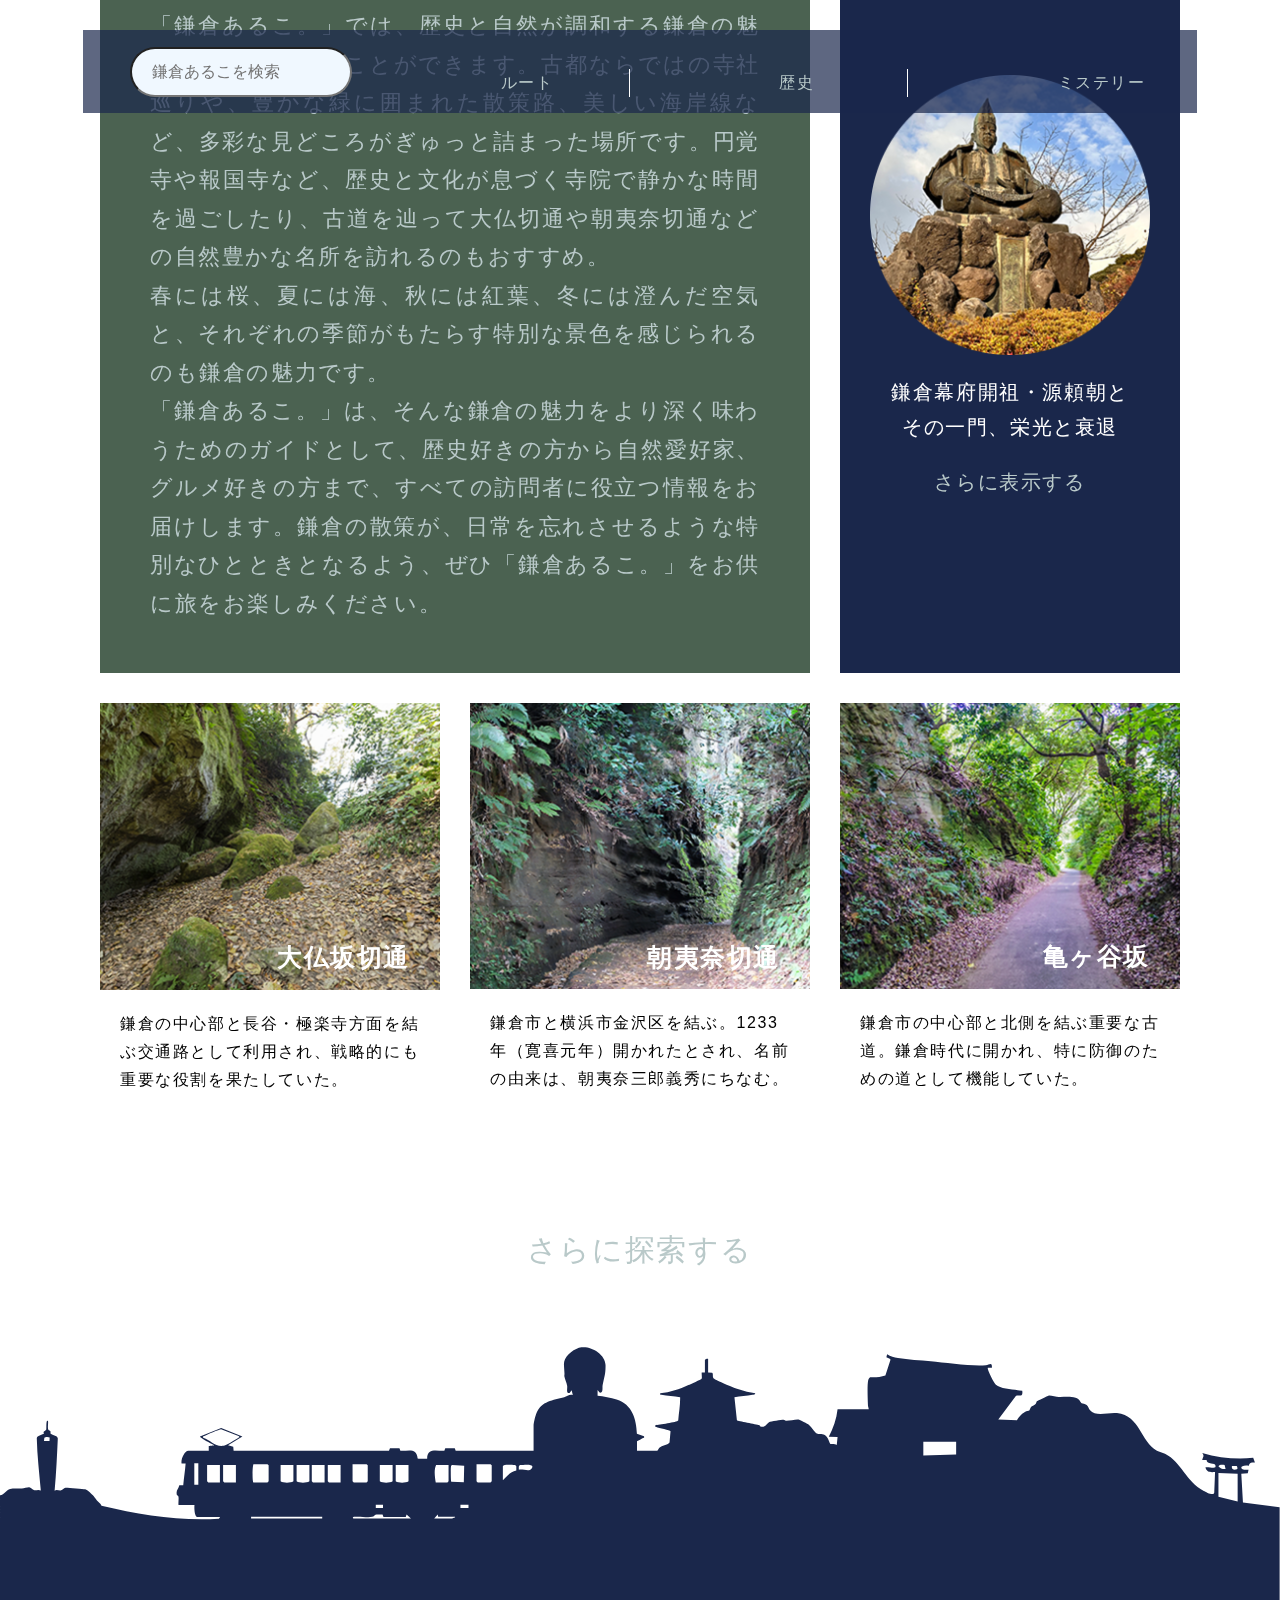
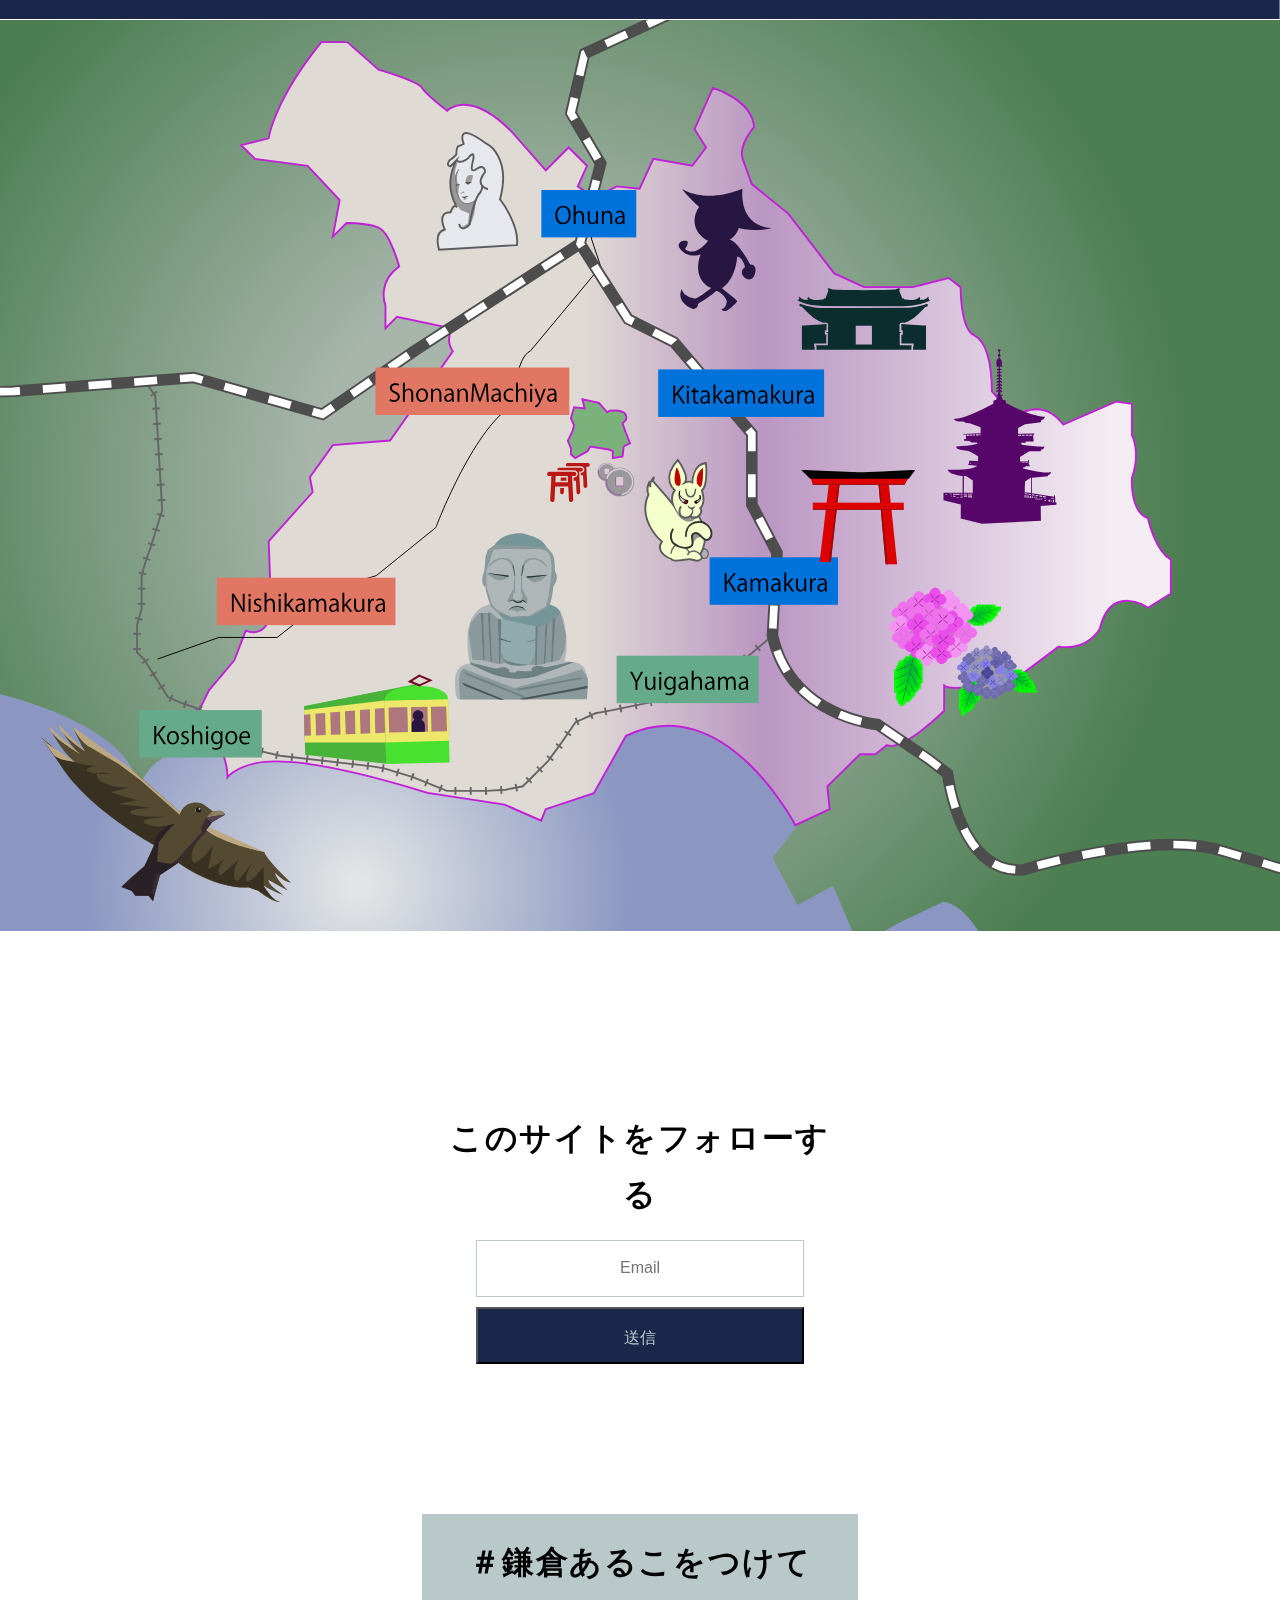
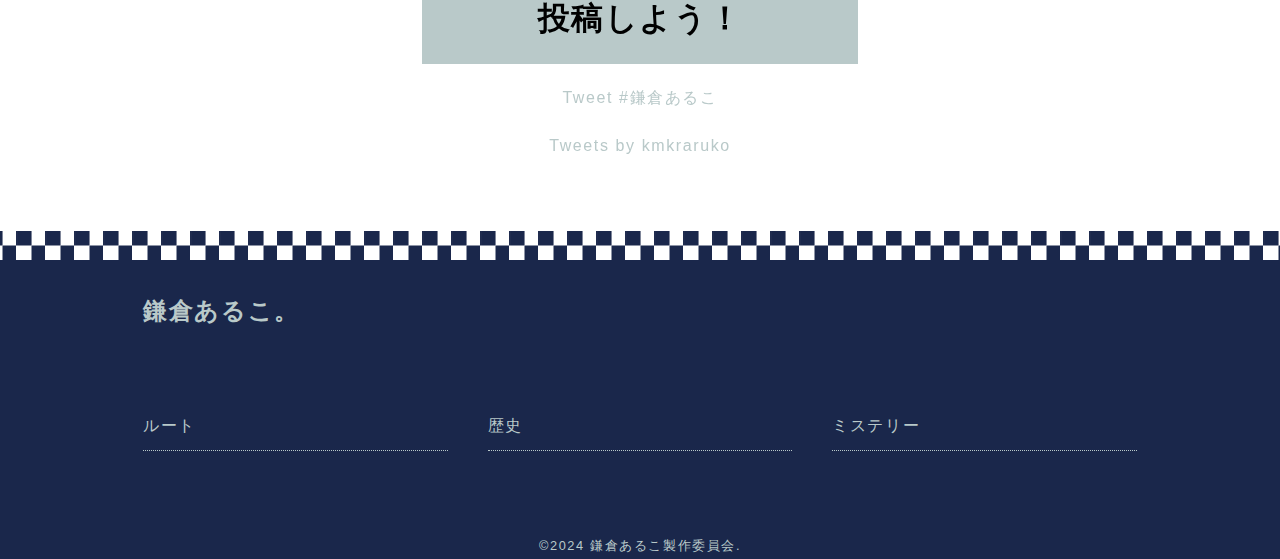
==== htdocs/pf/site2/index.html @ 9fd515fa "first commit" ====
<!DOCTYPE html>
<html lang="ja">

	<head>
		<meta charset="UTF-8">
		<meta name="viewport" content="width=device-width, initial-scale=1">
		<title>鎌倉あるこ。</title>
		<link href="css/normalize.css" rel="stylesheet">
		<link rel="stylesheet" type="text/css" href="css/slick.css">
		<link rel="stylesheet" type="text/css" href="css/slick-theme.css">
		<!--モーダル-->
		<link rel="stylesheet" type="text/css" href="css/remodal.css">
		<link rel="stylesheet" type="text/css" href="css/remodal-default-theme.css">
		<link href="css/style.css" rel="stylesheet">

		<!-- CSS -->
		<link rel="stylesheet" href="https://cdnjs.cloudflare.com/ajax/libs/normalize/8.0.1/normalize.css">

		<!-- Add the slick-theme.css if you want default styling -->
		<link rel="stylesheet" type="text/css" href="//cdn.jsdelivr.net/npm/slick-carousel@1.8.1/slick/slick.css" />

		<!-- Add the slick-theme.css if you want default styling -->
		<link rel="stylesheet" type="text/css" href="//cdn.jsdelivr.net/npm/slick-carousel@1.8.1/slick/slick-theme.css" />

		<!-- Font Awesome -->
		<script src="https://kit.fontawesome.com/c54cb48ecd.js" crossorigin="anonymous"></script>
	</head>

	<body>
		<header>
			<div class="header-container">
				<div id="nav-button" class="nav-button">
					<!-- <i class="fa-solid fa-bars" aria-label="menu"></i> -->
				</div>
				<nav class="sp-nav">
					<form>
						<input type="text" class="search" placeholder="鎌倉あるこを検索">
					</form>

					<!-- <div class="search">鎌倉あるこを検索</div> -->
					<details>
						<summary>ルート<i class="fa-solid fa-chevron-down"></i></summary>
						<ul class="nav-list">
							<li>記事1</li>
							<li>記事2</li>
							<li>記事3</li>
						</ul>
					</details>
					<details>
						<summary>歴史<i class="fa-solid fa-chevron-down"></i></summary>
						<ul class="nav-list">
							<li>記事1</li>
							<li>記事2</li>
							<li>記事3</li>
						</ul>
					</details>
					<details>
						<summary>ミステリー<i class="fa-solid fa-chevron-down"></i></summary>
						<ul class="nav-list">
							<li>記事1</li>
							<li>記事2</li>
							<li>記事3</li>
						</ul>
					</details>
				</nav>
				<nav class="pc-nav">
					<form>
						<input type="text" class="search" placeholder="鎌倉あるこを検索">
					</form>
					<ul class="menu" id="mega_menu">

						<!-- メニュー（親） -->
						<!-- マウスをhoverすると下にメガメニューのコンテンツが現れる -->
						<li class="menu-parent">
							<!-- メニュー（兄） -->
							<a href="#" class="menu-parent_a">ルート</a>
							<!-- メガメニュー（弟） -->
							<!-- 通常は非表示／マウスhoverでメニュー（親）のメガメニュー（子）が現れる -->
							<div class="menu-child">
								<div class="menu-child_ul"> <a href="#" class="menu-child_li-a">鎌倉大仏散策</a> <a href="#" class="menu-child_li-a">朝比奈切通散策</a> <a href="#" class="menu-child_li-a">北鎌倉から小町通</a> </div>
								<div class="menu-child_ul"> <a href="#" class="menu-child_li-a">頼朝に思いを馳せる</a> <a href="#" class="menu-child_li-a"></a> <a href="#" class="menu-child_li-a"></a> </div>
								<div class="menu-child_ul"> <a href="#" class="menu-child_li-a">紅葉散策</a> <a href="#" class="menu-child_li-a">桜を見ながら段葛散策</a> <a href="#" class="menu-child_li-a">紫陽花と江ノ電絶景スポット</a> </div>
							</div>
						</li>
						<li class="menu-parent"> <a href="#" class="menu-parent_a">歴史</a>
							<div class="menu-child">
								<div class="menu-child_ul"> <a href="#" class="menu-child_li-a">鎌倉幕府成立</a> <a href="#" class="menu-child_li-a">義経と頼朝</a> <a href="#" class="menu-child_li-a">北条家の繁栄</a> </div>
								<div class="menu-child_ul"> <a href="#" class="menu-child_li-a">北条執権の終わり</a> <a href="#" class="menu-child_li-a">足利尊氏の反乱</a> <a href="#" class="menu-child_li-a">時行の冒険</a> </div>
								<div class="menu-child_ul"> <a href="#" class="menu-child_li-a">江戸時代の鎌倉</a> <a href="#" class="menu-child_li-a">明治時代の鎌倉</a> <a href="#" class="menu-child_li-a">昭和の鎌倉</a> </div>
							</div>
						</li>
						<li class="menu-parent"> <a href="#" class="menu-parent_a">ミステリー</a>
							<div class="menu-child">
								<div class="menu-child_ul"> <a href="#" class="menu-child_li-a">記事1</a> <a href="#" class="menu-child_li-a">記事2</a> <a href="#" class="menu-child_li-a">記事3</a> </div>
								<div class="menu-child_ul"> <a href="#" class="menu-child_li-a">記事1</a> <a href="#" class="menu-child_li-a">記事2</a> <a href="#" class="menu-child_li-a">記事3</a> </div>
								<div class="menu-child_ul"> <a href="#" class="menu-child_li-a">記事1</a> <a href="#" class="menu-child_li-a">記事2</a> <a href="#" class="menu-child_li-a">記事3</a> </div>
							</div>
						</li>
					</ul>
				</nav>
			</div>
		</header>
		<div class="hero">
			<div class="hero-container">
				<div class="hero-img">
					<picture>
						<source srcset="images/sp-slick/sp-cov1.png" alt="" media="(max-width: 768px)" type="image/png">
						<img src="images/pc-slick/pc-cov1.png" alt=""> </picture>
					<div class="hero-heading">
						<h1>歴史と自然に触れる鎌倉を歩く旅へ</h1>
						<div class="logo-img"><img src="images/ko-logo.svg" alt=""></div>
						<div></div>
					</div>
				</div>
				<div class="hero-img">
					<picture>
						<source srcset="images/sp-slick/sp-cov2.png" alt="" media="(max-width: 768px)" type="image/png">
						<img src="images/pc-slick/pc-cov2.png" alt=""> </picture>
					<div class="hero-heading hero-heading2">
						<h1>巨大大仏は如何に生まれ鎌倉の象徴となったのか</h1>
						<div class="logo-img"><img src="images/ko-logo.svg" alt=""></div>
						<div class="botton"><a href="" class="btn icon">見る</a></div>
					</div>
				</div>
				<div class="hero-img">
					<picture>
						<source srcset="images/sp-slick/sp-cov3.png" alt="" media="(max-width: 768px)" type="image/png">
						<img src="images/pc-slick/pc-cov3.png" alt=""> </picture>
					<div class="hero-heading hero-heading2">
						<h1>2024年を総括する100枚の写真で振り返る鎌倉</h1>
						<div class="logo-img"><img src="images/ko-logo.svg" alt=""></div>
						<div class="button"><a href="" class="btn icon">見る</a></div>
					</div>
				</div>
			</div>
		</div>
		<main>
			<div class="main-contents">
				<section class="sec1">
					<div class="article">
						<h2>鎌倉探検旅行</h2>
						<p>「鎌倉あるこ。」では、歴史と自然が調和する鎌倉の魅力を存分に楽しむことができます。古都ならではの寺社巡りや、豊かな緑に囲まれた散策路、美しい海岸線など、多彩な見どころがぎゅっと詰まった場所です。円覚寺や報国寺など、歴史と文化が息づく寺院で静かな時間を過ごしたり、古道を辿って大仏切通や朝夷奈切通などの自然豊かな名所を訪れるのもおすすめ。<br>
							春には桜、夏には海、秋には紅葉、冬には澄んだ空気と、それぞれの季節がもたらす特別な景色を感じられるのも鎌倉の魅力です。<br>
							「鎌倉あるこ。」は、そんな鎌倉の魅力をより深く味わうためのガイドとして、歴史好きの方から自然愛好家、グルメ好きの方まで、すべての訪問者に役立つ情報をお届けします。鎌倉の散策が、日常を忘れさせるような特別なひとときとなるよう、ぜひ「鎌倉あるこ。」をお供に旅をお楽しみください。</p>
					</div>
					<div class="article">
						<div class="art-img"> <img src="images/top/about.png" alt=""> </div>
						<p> 鎌倉幕府開祖・源頼朝と
							その一門、栄光と衰退</p>
						<a href="" class="btn icon">さらに表示する</a>
					</div>
					<div class="article">
						<div class="art-img"><a href="contents01.html"><img src="images/top/art1.png" alt=""></a>
							<h3>大仏坂切通</h3>
						</div>
						<p>鎌倉の中心部と長谷・極楽寺方面を結ぶ交通路として利用され、戦略的にも重要な役割を果たしていた。</p>
					</div>
					<div class="article">
						<div class="art-img"><a href="contents01.html"><img src="images/top/art2.png" alt=""></a>
							<h3>朝夷奈切通</h3>
						</div>
						<p>鎌倉市と横浜市金沢区を結ぶ。1233年（寛喜元年）開かれたとされ、名前の由来は、朝夷奈三郎義秀にちなむ。</p>
					</div>
					<div class="article">
						<div class="art-img"><a href="contents01.html"><img src="images/top/art3.png" alt=""></a>
							<h3>亀ヶ谷坂</h3>
						</div>
						<p>鎌倉市の中心部と北側を結ぶ重要な古道。鎌倉時代に開かれ、特に防御のための道として機能していた。</p>
					</div>
					<a href="" class="btn icon more">さらに探索する</a>
				</section>
				<section class="sec2">
					<div class="map-img">
						<svg xmlns="http://www.w3.org/2000/svg" xmlns:xlink="http://www.w3.org/1999/xlink" viewBox="0 0 670 477">
							<defs>
								<style>
									.cls-1 {
										fill: #66aa8c;
									}

									.cls-2,
									.cls-3,
									.cls-4,
									.cls-5,
									.cls-6,
									.cls-7,
									.cls-8,
									.cls-9,
									.cls-10,
									.cls-11,
									.cls-12 {
										fill: none;
									}

									.cls-2,
									.cls-3,
									.cls-5,
									.cls-6,
									.cls-13,
									.cls-14,
									.cls-7,
									.cls-8,
									.cls-9,
									.cls-10,
									.cls-15,
									.cls-11,
									.cls-12,
									.cls-16 {
										stroke-miterlimit: 10;
									}

									.cls-2,
									.cls-13,
									.cls-15 {
										stroke: #000;
									}

									.cls-2,
									.cls-8,
									.cls-15 {
										stroke-width: .5px;
									}

									.cls-17 {
										fill: #9390c3;
									}

									.cls-18 {
										fill: #900e0e;
									}

									.cls-19 {
										fill: #b2b1b8;
									}

									.cls-20 {
										fill: #d9c5d1;
									}

									.cls-21 {
										fill: #475e60;
									}

									.cls-22 {
										fill: #8a999b;
									}

									.cls-23 {
										fill: #560668;
									}

									.cls-24 {
										fill: #2a2127;
									}

									.cls-25 {
										fill: #544931;
									}

									.cls-26 {
										fill: #c30000;
									}

									.cls-27 {
										fill: #495557;
									}

									.cls-28 {
										fill: #29332b;
									}

									.cls-29 {
										fill: #720825;
									}

									.cls-30 {
										fill: #eb4dea;
									}

									.cls-31 {
										fill: #271641;
									}

									.cls-32 {
										fill: #6d8082;
									}

									.cls-33 {
										fill: url(#_名称未設定グラデーション_109);
									}

									.cls-3 {
										stroke-dasharray: 12;
										stroke-width: 5px;
									}

									.cls-3,
									.cls-12 {
										stroke: #4d4d4d;
									}

									.cls-34 {
										fill: #101c11;
									}

									.cls-5 {
										stroke: #6b6a67;
									}

									.cls-5,
									.cls-11 {
										stroke-width: .75px;
									}

									.cls-6 {
										stroke: #fff;
									}

									.cls-6,
									.cls-9 {
										stroke-width: 4px;
									}

									.cls-6,
									.cls-10,
									.cls-12 {
										stroke-linecap: round;
									}

									.cls-35 {
										fill: #6c7e80;
									}

									.cls-36 {
										fill: #b250b1;
									}

									.cls-14 {
										stroke: #363533;
									}

									.cls-14,
									.cls-37 {
										fill: #f4ffcc;
									}

									.cls-38 {
										fill: #383021;
									}

									.cls-39 {
										fill: #bb1815;
									}

									.cls-40 {
										fill: url(#_名称未設定グラデーション_124);
									}

									.cls-7 {
										stroke: #5c5c5c;
									}

									.cls-41 {
										fill: #988e94;
									}

									.cls-42 {
										fill: #9e249e;
									}

									.cls-43 {
										fill: #26234d;
									}

									.cls-44 {
										fill: #d00;
									}

									.cls-45 {
										fill: #e17663;
									}

									.cls-46 {
										fill: #91aaad;
									}

									.cls-47 {
										fill: #c57cc5;
									}

									.cls-48 {
										fill: #bda981;
									}

									.cls-49 {
										fill: #aeb6b8;
									}

									.cls-8 {
										stroke: #737373;
									}

									.cls-50 {
										fill: #b03ab0;
									}

									.cls-51 {
										fill: #ef71ee;
									}

									.cls-9 {
										stroke-dasharray: 1 7;
									}

									.cls-9,
									.cls-10 {
										stroke: #666;
									}

									.cls-52 {
										fill: #006837;
									}

									.cls-53 {
										fill: #7bb27b;
									}

									.cls-15 {
										fill: #e4cece;
									}

									.cls-54 {
										fill: #6560ad;
									}

									.cls-55 {
										fill: #54424d;
									}

									.cls-56 {
										fill: #999;
									}

									.cls-57 {
										fill: #4b469a;
									}

									.cls-58 {
										fill: #ad777d;
									}

									.cls-59 {
										fill: #6f6baf;
									}

									.cls-11 {
										stroke: #545c56;
									}

									.cls-60 {
										fill: #383574;
									}

									.cls-61 {
										fill: #48e12f;
									}

									.cls-62 {
										fill: #94938f;
									}

									.cls-63 {
										fill: #769599;
									}

									.cls-64 {
										fill: #9a6aa4;
									}

									.cls-65 {
										fill: #382c34;
									}

									.cls-66 {
										fill: #ede869;
									}


									.cls-67 {
										fill: #e7e7ee;
									}

									.cls-68 {
										fill: #ddcde1;
									}

									.cls-69 {
										fill: #48b339;
									}

									.cls-70 {
										fill: #8d8067;
									}

									.cls-12 {
										stroke-width: 6px;
									}

									.cls-16 {
										fill: url(#_名称未設定グラデーション_4);
										stroke: #c120d7;
									}

									.cls-71 {
										fill: #0072dc;
									}

									.cls-72 {
										fill: #0c2d2d;
									}

									.cls-73 {
										fill: #9d9d9d;
									}

									.cls-74 {
										clip-path: url(#clippath);
									}

									.cls-75 {
										fill: #f394f2;
									}

									.cls-76 {
										fill: #5c5c5c;
									}

									.cls-77 {
										fill: #8680e7;
									}
								</style>
								<clipPath id="clippath">
									<rect class="cls-4" width="670" height="477" />
								</clipPath>
								<radialGradient id="_名称未設定グラデーション_124" data-name="名称未設定グラデーション 124" cx="187.301" cy="452.693" fx="187.301" fy="452.693" r="232.632" gradientUnits="userSpaceOnUse">
									<stop offset=".021" stop-color="#e2e5e5" />
									<stop offset=".616" stop-color="#8b97c2" />
								</radialGradient>
								<radialGradient id="_名称未設定グラデーション_109" data-name="名称未設定グラデーション 109" cx="277.06" cy="244.253" fx="277.06" fy="244.253" r="382.994" gradientUnits="userSpaceOnUse">
									<stop offset=".299" stop-color="#a7b5aa" />
									<stop offset=".904" stop-color="#4b7e51" />
								</radialGradient>
								<linearGradient id="_名称未設定グラデーション_4" data-name="名称未設定グラデーション 4" x1="100.19" y1="216.535" x2="612.871" y2="216.535" gradientUnits="userSpaceOnUse">
									<stop offset=".399" stop-color="#e0dad5" />
									<stop offset=".585" stop-color="#ba96c2" />
									<stop offset=".941" stop-color="#f4edf3" />
								</linearGradient>
							</defs>
							<g id="_レイヤー_15" data-name="レイヤー 15">
								<g class="cls-74">
									<g>
										<rect class="cls-40" x="-110.455" y="-57.334" width="932.473" height="551.334" />
										<path class="cls-33" d="M117.14,382.672l-9.459-2.534c-28.765,0-34.758,21.574-34.758,21.574l-2.397-7.191c-23.971-51.538-179.783-57.53-179.783-57.53V-57.334h932.473V494h-302.466c-13.616-33.559-27.135-32.361-27.135-32.361l-22.473,10.691-21.874,12.081-13.184-31.162-18.578,10.02-13.184-24.594,13.184-17.187-59.778-138.145-240.589,99.329Z" />
										<path class="cls-53" d="M327.129,209.66l1.919-1.922s2.67-6.675-9.345-5.34l-1.517.894-4.866-5.567-9.638-2.003,1.335,5.34-6.168-.668-1.842,6.301,1.842,4.165-.921,3.364-2.723,5.645,1.822,4.448-.02,3.444,2.523,2.237,7.089-4.018,1.682-2.763,10.814,1.758,2.336,1.005v4.018l5.677-1.005.637-5.776,3.668-1.904-2.387-6.117-1.919-5.538Z" />
										<path class="cls-16"
											d="M600.885,260.882c-9.588-3.596-8.39-21.118-8.39-21.118,4.794-13.927,0-22.437,0-22.437v-16.372l-8.39-1.199-27.567,11.986c-11.986-15.581-25.17-3.596-25.17-3.596l-12.153-13.783c-.168-13.783-2.229-25.769-9.421-29.365-7.191-3.596-6.976-25.17-6.976-25.17l-6.208-4.794-18.817,4.794h-25.529l-15.581-7.191-23.971-31.162-19.177-15.581-4.794-13.184c-2.397-7.191,5.993-16.78,5.993-16.78-1.199-14.383-21.574-20.375-21.574-20.375l-9.588,21.574,5.993,9.588-7.191,9.588-20.375-3.596-7.191,15.581-11.986-1.199-11.986,5.993-8.39-5.993,4.794-10.787-9.588-9.588-11.986,11.986-17.978-20.375c-22.772-22.772-33.559-10.787-33.559-10.787,0,0-10.787-8.39-13.184-11.986-2.397-3.596-22.772-9.588-22.772-9.588l-16.372-14.383h-13.592c-25.17,31.162-27.567,50.339-27.567,50.339l-14.383,3.596,7.215,7.191,27.543,3.596,16.78,17.978-3.596,19.177,7.191-7.191s10.787,0,16.78,2.397,10.787,20.375,10.787,20.375c-11.986,8.39-7.191,20.375-7.191,20.375v11.986l5.993-5.993,28.765,5.993c-3.596,7.191.503,11.986.503,11.986l-32.864,46.743-29.964,2.397-11.986,16.78,1.462,7.791-23.036,25.769,1.199,32.361c0,20.375-13.184,14.383-13.184,14.383l-5.993,15.581-13.184,15.581-4.794,9.588c-7.191,2.397-3.596,14.383-3.596,14.383,17.978-2.397,17.978,21.574,17.978,21.574,0,0,3.596-4.794,14.383-7.191,26.987-5.997,93.487,16.78,91.09,15.581l39.552,5.993,19.177,8.39,2.397-5.993,25.17-8.39,16.78-29.964c51.538-25.17,88.693,46.743,88.693,46.743l17.978-8.39-1.199-11.986,17.091-16.78h8.078l5.993-4.794c8.39,3.596,29.964-17.978,29.964-17.978v-13.184c5.993,4.794,40.751-5.993,40.751-5.993l19.177-14.383c15.581,2.397,21.574-9.588,21.574-9.588,5.993-23.971,25.17-10.787,25.17-10.787l11.986-7.455v-17.715c-8.39-4.794-11.986-21.574-11.986-21.574ZM326.465,223.243l-.572,5.186-5.097.902v-3.608l-2.098-.902-9.708-1.578-1.51,2.48-6.364,3.608-2.265-2.009.018-3.092-1.636-3.993,2.445-5.068.827-3.02-1.654-3.739,1.654-5.657,5.537.599-1.199-4.794,8.652,1.798,4.369,4.998,1.362-.803c10.787-1.199,8.39,4.794,8.39,4.794l-1.722,1.726,1.722,4.971,2.143,5.492-3.294,1.71Z" />
										<path id="mono" class="cls-2" d="M308.072,99.839l1.566,14.819,4.794,14.383-36.939,44.346c-6.976,2.397-9.924,28.765-9.924,28.765-20.495,13.184-39.432,63.523-39.432,63.523l-31.162,25.17-11.986,3.596-5.441,14.383h-16.132l-18.386,14.383h-30.491l-32.037,11.294" />
										<g id="enoden">
											<path class="cls-10" d="M403.124,323.206l-23.971,20.375s-22.173,11.386-34.159,12.585c0,0-24.57,5.393-32.96,6.592l-10.787,4.794-7.791,11.386-6.592,8.989-13.184,13.184-8.989,1.798-10.188.599h-20.591l-17.763-7.191-15.086-4.577-6.211-1.035-48.243-5.603-15.935-3.713-.821-.652-25.135-19.855-10.222-3.517-6.592-2.996-12.585-19.776-3.596-3.596v-14.383l2.397-8.39v-16.78s1.199-5.993,4.794-15.581l5.993-19.177-3.596-59.928-6.307-9.001" />
											<path class="cls-9" d="M403.124,323.206l-23.971,20.375s-22.173,11.386-34.159,12.585c0,0-24.57,5.393-32.96,6.592l-10.787,4.794-7.791,11.386-6.592,8.989-13.184,13.184-8.989,1.798-10.188.599h-20.591l-17.763-7.191-15.086-4.577-6.211-1.035-48.243-5.603-15.935-3.713-.821-.652-25.135-19.855-10.222-3.517-6.592-2.996-12.585-19.776-3.596-3.596v-14.383l2.397-8.39v-16.78s1.199-5.993,4.794-15.581l5.993-19.177-3.596-59.928-6.307-9.001" />
										</g>
										<g>
											<polyline class="cls-12" points="-37.533 195.584 7.003 194.362 101.389 187.123 168.808 206.348 216.654 173.388 303.645 117.056" />
											<polyline class="cls-6" points="-37.533 195.584 7.003 194.362 101.389 187.123 168.808 206.348 216.654 173.388 303.645 117.056" />
											<polyline class="cls-3" points="-37.533 195.584 7.003 194.362 101.389 187.123 168.808 206.348 216.654 173.388 303.645 117.056" />
										</g>
										<g>
											<path class="cls-12" d="M683.953,448.155l-42.916-12.884c-35.957-11.986-105.473,9.588-105.473,9.588-33.559,2.397-39.552-50.339-39.552-50.339l-10.188-7.791-26.368-17.978s-45.545-3.596-55.133-46.743l2.397-43.148-13.184-25.17v-37.155l-40.751-47.942-23.971-11.986-25.17-39.552,10.787-41.949-15.581-26.368,7.191-31.162,89.292-41.35" />
											<path class="cls-6" d="M683.953,448.155l-42.916-12.884c-35.957-11.986-105.473,9.588-105.473,9.588-33.559,2.397-39.552-50.339-39.552-50.339l-10.188-7.791-26.368-17.978s-45.545-3.596-55.133-46.743l2.397-43.148-13.184-25.17v-37.155l-40.751-47.942-23.971-11.986-25.17-39.552,10.787-41.949-15.581-26.368,7.191-31.162,89.292-41.35" />
											<path class="cls-3" d="M683.953,448.155l-42.916-12.884c-35.957-11.986-105.473,9.588-105.473,9.588-33.559,2.397-39.552-50.339-39.552-50.339l-10.188-7.791-26.368-17.978s-45.545-3.596-55.133-46.743l2.397-43.148-13.184-25.17v-37.155l-40.751-47.942-23.971-11.986-25.17-39.552,10.787-41.949-15.581-26.368,7.191-31.162,89.292-41.35" />
										</g>
										<g>
											<rect class="cls-45" x="196.541" y="181.913" width="101.451" height="24.843" />
											<g>
												<path d="M208.61,191.462c-.272-.174-.869-.435-1.664-.435-1.316,0-1.813.808-1.813,1.491,0,.932.571,1.403,1.839,1.938,1.527.646,2.31,1.429,2.31,2.782,0,1.503-1.093,2.658-3.13,2.658-.856,0-1.788-.261-2.261-.596l.286-.857c.509.335,1.267.583,2.037.583,1.267,0,2.012-.683,2.012-1.702,0-.932-.509-1.503-1.738-2-1.429-.534-2.397-1.366-2.397-2.67,0-1.441,1.167-2.497,2.894-2.497.895,0,1.578.224,1.938.447l-.311.857Z" />
												<path d="M216.312,199.759h-1.03v-4c0-1.105-.397-2.062-1.565-2.062-.795,0-1.788.659-1.788,1.9v4.161h-1.031v-9.937h1.031v4.21h.024c.447-.745,1.267-1.205,2.099-1.205s2.261.509,2.261,2.807v4.124Z" />
												<path d="M224.062,196.318c0,2.521-1.665,3.589-3.168,3.589-1.738,0-3.08-1.304-3.08-3.49,0-2.31,1.441-3.589,3.167-3.589,1.852,0,3.081,1.416,3.081,3.49ZM220.944,193.635c-1.466,0-2.074,1.441-2.074,2.745,0,1.503.832,2.72,2.05,2.72,1.229,0,2.087-1.217,2.087-2.745,0-1.205-.584-2.72-2.062-2.72Z" />
												<path d="M231.043,199.759h-1.03v-4c0-1.105-.397-2.074-1.578-2.074-.882,0-1.775.745-1.775,1.925v4.148h-1.031v-5.03c0-.696-.024-1.205-.05-1.751h.919l.062,1.105h.024c.336-.658,1.118-1.254,2.174-1.254.845,0,2.285.509,2.285,2.807v4.124Z" />
												<path d="M237.478,198.144c0,.559.012,1.143.099,1.615h-.943l-.1-.87h-.037c-.348.534-1.044,1.019-2,1.019-1.292,0-1.975-.944-1.975-1.925,0-1.627,1.416-2.509,3.925-2.496,0-.572,0-1.863-1.54-1.863-.584,0-1.192.162-1.652.484l-.248-.708c.546-.36,1.304-.571,2.062-.571,1.913,0,2.41,1.354,2.41,2.695v2.621ZM236.459,196.244c-1.279,0-2.882.187-2.882,1.615,0,.87.546,1.254,1.167,1.254,1.007,0,1.715-.77,1.715-1.59v-1.279Z" />
												<path d="M244.88,199.759h-1.03v-4c0-1.105-.397-2.074-1.578-2.074-.882,0-1.775.745-1.775,1.925v4.148h-1.031v-5.03c0-.696-.025-1.205-.05-1.751h.919l.062,1.105h.024c.336-.658,1.118-1.254,2.174-1.254.845,0,2.285.509,2.285,2.807v4.124Z" />
												<path d="M255.848,199.759h-1.019l-.236-4.26c-.074-1.354-.174-3.105-.161-4.074h-.037c-.311,1.068-.695,2.236-1.155,3.553l-1.689,4.745h-.758l-1.577-4.646c-.46-1.366-.819-2.559-1.08-3.652h-.038c-.024,1.155-.099,2.72-.186,4.173l-.261,4.161h-.981l.658-9.464h1.267l1.664,4.807c.397,1.18.708,2.186.957,3.167h.037c.236-.957.559-1.95.981-3.167l1.727-4.807h1.291l.597,9.464Z" />
												<path d="M262.097,198.144c0,.559.012,1.143.099,1.615h-.943l-.1-.87h-.037c-.348.534-1.044,1.019-2,1.019-1.292,0-1.975-.944-1.975-1.925,0-1.627,1.416-2.509,3.925-2.496,0-.572,0-1.863-1.54-1.863-.584,0-1.192.162-1.652.484l-.248-.708c.546-.36,1.304-.571,2.062-.571,1.913,0,2.41,1.354,2.41,2.695v2.621ZM261.078,196.244c-1.279,0-2.882.187-2.882,1.615,0,.87.546,1.254,1.167,1.254,1.007,0,1.715-.77,1.715-1.59v-1.279Z" />
												<path d="M268.654,199.51c-.298.149-.969.385-1.838.385-1.938,0-3.217-1.379-3.217-3.453,0-2.086,1.379-3.614,3.465-3.614.758,0,1.367.224,1.628.36l-.261.832c-.286-.162-.733-.348-1.392-.348-1.565,0-2.385,1.254-2.385,2.708,0,1.64.981,2.67,2.348,2.67.671,0,1.13-.187,1.466-.335l.186.795Z" />
												<path d="M275.511,199.759h-1.03v-4c0-1.105-.397-2.062-1.565-2.062-.795,0-1.788.659-1.788,1.9v4.161h-1.031v-9.937h1.031v4.21h.024c.447-.745,1.267-1.205,2.099-1.205s2.261.509,2.261,2.807v4.124Z" />
												<path d="M278.02,191.797c-.397,0-.67-.311-.67-.708,0-.385.285-.696.683-.696.41,0,.671.311.671.696,0,.435-.286.708-.684.708ZM278.542,199.759h-1.031v-6.769h1.031v6.769Z" />
												<path d="M285.695,192.99l-1.801,4.794c-.808,2.199-1.379,3.465-2.224,4.26-.571.522-1.13.733-1.378.795l-.286-.869c1.577-.584,2.187-2.298,2.187-2.435,0-.062-.025-.162-.075-.286l-2.396-6.26h1.13l1.479,4.111c.174.472.322,1.006.435,1.416h.037c.111-.41.273-.919.435-1.44l1.366-4.086h1.093Z" />
												<path d="M291.273,198.144c0,.559.012,1.143.099,1.615h-.943l-.1-.87h-.037c-.348.534-1.044,1.019-2,1.019-1.292,0-1.975-.944-1.975-1.925,0-1.627,1.416-2.509,3.925-2.496,0-.572,0-1.863-1.54-1.863-.584,0-1.192.162-1.652.484l-.248-.708c.546-.36,1.304-.571,2.062-.571,1.913,0,2.41,1.354,2.41,2.695v2.621ZM290.255,196.244c-1.279,0-2.882.187-2.882,1.615,0,.87.546,1.254,1.167,1.254,1.007,0,1.715-.77,1.715-1.59v-1.279Z" />
											</g>
										</g>
										<g>
											<rect class="cls-45" x="113.541" y="291.913" width="93.451" height="24.843" />
											<g>
												<path d="M128.058,309.759h-1.031l-3.018-4.98c-.634-1.056-1.242-2.112-1.702-3.155l-.05.013c.087,1.204.1,2.31.1,3.95v4.173h-.969v-9.464h1.081l3.055,4.98c.671,1.13,1.218,2.111,1.652,3.092l.024-.012c-.099-1.316-.124-2.447-.124-3.938v-4.123h.981v9.464Z" />
												<path d="M130.642,301.797c-.397,0-.67-.311-.67-.707,0-.386.285-.696.683-.696.41,0,.671.311.671.696,0,.434-.286.707-.684.707ZM131.164,309.759h-1.031v-6.769h1.031v6.769Z" />
												<path d="M136.38,304.021c-.248-.161-.708-.397-1.316-.397-.745,0-1.143.459-1.143,1.006,0,.584.385.857,1.255,1.23,1.093.446,1.726,1.018,1.726,2.036,0,1.205-.919,2-2.396,2-.671,0-1.317-.187-1.776-.46l.285-.795c.36.211.944.46,1.528.46.906,0,1.354-.484,1.354-1.093,0-.634-.36-.981-1.254-1.342-1.144-.459-1.727-1.093-1.727-1.912,0-1.057.845-1.926,2.211-1.926.646,0,1.192.186,1.552.41l-.298.782Z" />
												<path d="M143.895,309.759h-1.03v-3.999c0-1.105-.397-2.062-1.565-2.062-.795,0-1.788.658-1.788,1.9v4.161h-1.031v-9.937h1.031v4.211h.024c.447-.746,1.267-1.205,2.1-1.205s2.26.51,2.26,2.807v4.124Z" />
												<path d="M146.403,301.797c-.397,0-.67-.311-.67-.707,0-.386.285-.696.683-.696.41,0,.671.311.671.696,0,.434-.286.707-.684.707ZM146.926,309.759h-1.031v-6.769h1.031v6.769Z" />
												<path d="M154.229,309.759h-1.267l-2.335-3.341-.621.707v2.634h-1.031v-9.937h1.031v6.322h.024c.161-.236.397-.534.584-.758l2.024-2.396h1.242l-2.547,2.794,2.895,3.975Z" />
												<path d="M159.583,308.145c0,.559.012,1.143.099,1.614h-.943l-.1-.87h-.037c-.348.535-1.044,1.02-2,1.02-1.292,0-1.975-.944-1.975-1.926,0-1.627,1.416-2.509,3.925-2.496,0-.572,0-1.863-1.54-1.863-.584,0-1.192.162-1.652.484l-.248-.708c.546-.36,1.304-.571,2.062-.571,1.913,0,2.41,1.354,2.41,2.695v2.621ZM158.564,306.244c-1.279,0-2.882.186-2.882,1.614,0,.87.546,1.255,1.167,1.255,1.007,0,1.715-.771,1.715-1.59v-1.279Z" />
												<path d="M170.786,309.759h-1.019v-3.913c0-1.316-.472-2.16-1.49-2.16-.832,0-1.59.782-1.59,1.812v4.261h-1.019v-4.173c0-1.081-.459-1.9-1.416-1.9-.882,0-1.664.869-1.664,1.925v4.148h-1.019v-5.03c0-.695-.025-1.192-.05-1.752h.907l.062,1.094h.037c.373-.658.994-1.242,2.062-1.242.882,0,1.564.547,1.851,1.354h.024c.447-.807,1.131-1.354,2.174-1.354.832,0,2.148.534,2.148,2.856v4.074Z" />
												<path d="M177.222,308.145c0,.559.012,1.143.099,1.614h-.943l-.1-.87h-.037c-.348.535-1.044,1.02-2,1.02-1.292,0-1.975-.944-1.975-1.926,0-1.627,1.416-2.509,3.925-2.496,0-.572,0-1.863-1.54-1.863-.584,0-1.192.162-1.652.484l-.248-.708c.546-.36,1.304-.571,2.062-.571,1.913,0,2.41,1.354,2.41,2.695v2.621ZM176.203,306.244c-1.279,0-2.882.186-2.882,1.614,0,.87.546,1.255,1.167,1.255,1.007,0,1.715-.771,1.715-1.59v-1.279Z" />
												<path d="M184.463,309.759h-1.267l-2.335-3.341-.621.707v2.634h-1.031v-9.937h1.031v6.322h.024c.161-.236.397-.534.584-.758l2.024-2.396h1.242l-2.547,2.794,2.895,3.975Z" />
												<path d="M190.687,307.958c0,.695.037,1.279.062,1.801h-.931l-.05-1.068h-.037c-.311.534-1.007,1.218-2.162,1.218-1.018,0-2.223-.584-2.223-2.92v-3.998h1.03v3.812c0,1.316.386,2.236,1.516,2.236.808,0,1.764-.646,1.764-1.839v-4.21h1.031v4.968Z" />
												<path d="M195.816,303.859c-.112-.013-.224-.025-.373-.025-1.117,0-1.688,1.105-1.688,2.248v3.677h-1.031v-4.745c0-.72-.013-1.379-.05-2.023h.907l.049,1.304h.038c.298-.845,1.006-1.454,1.838-1.454.111,0,.198.025.311.038v.981Z" />
												<path d="M201.456,308.145c0,.559.012,1.143.099,1.614h-.943l-.1-.87h-.037c-.348.535-1.044,1.02-2,1.02-1.292,0-1.975-.944-1.975-1.926,0-1.627,1.416-2.509,3.925-2.496,0-.572,0-1.863-1.54-1.863-.584,0-1.192.162-1.652.484l-.248-.708c.546-.36,1.304-.571,2.062-.571,1.913,0,2.41,1.354,2.41,2.695v2.621ZM200.438,306.244c-1.279,0-2.882.186-2.882,1.614,0,.87.546,1.255,1.167,1.255,1.007,0,1.715-.771,1.715-1.59v-1.279Z" />
											</g>
										</g>
										<g>
											<rect class="cls-71" x="344.541" y="182.913" width="86.84" height="24.843" />
											<g>
												<path d="M358.61,200.759h-1.217l-3.093-4.745-.882,1.031v3.714h-1.031v-9.464h1.031v4.62h.05c.235-.36.496-.708.732-1.018l2.882-3.602h1.267l-3.329,4.024,3.59,5.44Z" />
												<path d="M360.052,192.797c-.397,0-.67-.311-.67-.708,0-.385.285-.696.683-.696.41,0,.671.311.671.696,0,.435-.286.708-.684.708ZM360.574,200.759h-1.031v-6.769h1.031v6.769Z" />
												<path d="M362.896,192.76l1.019-.348v1.578h1.751v.807h-1.751v3.913c0,.857.261,1.329.919,1.329.311,0,.521-.038.695-.1l.062.795c-.224.1-.571.162-1.006.162-1.64,0-1.689-1.491-1.689-2.211v-3.888h-1.044v-.807h1.044v-1.23Z" />
												<path d="M371.455,199.144c0,.559.012,1.143.099,1.615h-.943l-.1-.87h-.037c-.348.534-1.044,1.019-2,1.019-1.292,0-1.975-.944-1.975-1.925,0-1.627,1.416-2.509,3.925-2.496,0-.572,0-1.863-1.54-1.863-.584,0-1.192.162-1.652.484l-.248-.708c.546-.36,1.304-.571,2.062-.571,1.913,0,2.41,1.354,2.41,2.695v2.621ZM370.437,197.244c-1.279,0-2.882.187-2.882,1.615,0,.87.546,1.254,1.167,1.254,1.007,0,1.715-.77,1.715-1.59v-1.279Z" />
												<path d="M378.696,200.759h-1.267l-2.335-3.341-.621.708v2.633h-1.031v-9.937h1.031v6.322h.024c.161-.236.397-.534.584-.758l2.024-2.397h1.242l-2.546,2.794,2.894,3.975Z" />
												<path d="M384.051,199.144c0,.559.012,1.143.099,1.615h-.943l-.1-.87h-.037c-.348.534-1.044,1.019-2,1.019-1.292,0-1.975-.944-1.975-1.925,0-1.627,1.416-2.509,3.925-2.496,0-.572,0-1.863-1.54-1.863-.584,0-1.192.162-1.652.484l-.248-.708c.546-.36,1.304-.571,2.062-.571,1.913,0,2.41,1.354,2.41,2.695v2.621ZM383.032,197.244c-1.279,0-2.882.187-2.882,1.615,0,.87.546,1.254,1.167,1.254,1.007,0,1.715-.77,1.715-1.59v-1.279Z" />
												<path d="M395.254,200.759h-1.019v-3.913c0-1.316-.472-2.161-1.49-2.161-.832,0-1.59.783-1.59,1.813v4.26h-1.019v-4.173c0-1.081-.459-1.9-1.416-1.9-.882,0-1.664.87-1.664,1.925v4.148h-1.019v-5.03c0-.696-.024-1.192-.05-1.751h.907l.062,1.093h.037c.373-.659.994-1.242,2.062-1.242.882,0,1.564.546,1.851,1.354h.024c.447-.808,1.131-1.354,2.174-1.354.832,0,2.148.534,2.148,2.856v4.074Z" />
												<path d="M401.689,199.144c0,.559.012,1.143.099,1.615h-.943l-.1-.87h-.037c-.348.534-1.044,1.019-2,1.019-1.292,0-1.975-.944-1.975-1.925,0-1.627,1.416-2.509,3.925-2.496,0-.572,0-1.863-1.54-1.863-.584,0-1.192.162-1.652.484l-.248-.708c.546-.36,1.304-.571,2.062-.571,1.913,0,2.41,1.354,2.41,2.695v2.621ZM400.671,197.244c-1.279,0-2.882.187-2.882,1.615,0,.87.546,1.254,1.167,1.254,1.007,0,1.715-.77,1.715-1.59v-1.279Z" />
												<path d="M408.931,200.759h-1.267l-2.335-3.341-.621.708v2.633h-1.031v-9.937h1.031v6.322h.024c.161-.236.397-.534.584-.758l2.024-2.397h1.242l-2.546,2.794,2.894,3.975Z" />
												<path d="M415.154,198.958c0,.695.037,1.279.062,1.801h-.931l-.05-1.068h-.038c-.31.534-1.006,1.217-2.161,1.217-1.019,0-2.223-.583-2.223-2.919v-3.999h1.03v3.813c0,1.316.386,2.236,1.516,2.236.808,0,1.764-.646,1.764-1.838v-4.21h1.031v4.968Z" />
												<path d="M420.284,194.859c-.112-.012-.224-.025-.373-.025-1.117,0-1.688,1.105-1.688,2.248v3.677h-1.031v-4.745c0-.72-.013-1.379-.05-2.024h.907l.049,1.304h.038c.298-.845,1.006-1.454,1.838-1.454.111,0,.198.025.311.038v.981Z" />
												<path d="M425.924,199.144c0,.559.012,1.143.099,1.615h-.943l-.1-.87h-.037c-.348.534-1.044,1.019-2,1.019-1.292,0-1.975-.944-1.975-1.925,0-1.627,1.416-2.509,3.925-2.496,0-.572,0-1.863-1.54-1.863-.584,0-1.192.162-1.652.484l-.248-.708c.546-.36,1.304-.571,2.062-.571,1.913,0,2.41,1.354,2.41,2.695v2.621ZM424.905,197.244c-1.279,0-2.882.187-2.882,1.615,0,.87.546,1.254,1.167,1.254,1.007,0,1.715-.77,1.715-1.59v-1.279Z" />
											</g>
										</g>
										<g>
											<rect class="cls-1" x="322.756" y="332.738" width="74.419" height="24.843" />
											<g>
												<path d="M336.7,341.121l-3.043,5.402v4.062h-1.031v-4.036l-2.882-5.428h1.181l1.316,2.645c.36.709.658,1.316.944,2h.037c.261-.633.584-1.279.956-2.012l1.366-2.633h1.155Z" />
												<path d="M343.048,348.784c0,.695.037,1.279.062,1.801h-.931l-.05-1.068h-.037c-.311.534-1.007,1.218-2.162,1.218-1.018,0-2.223-.584-2.223-2.92v-3.998h1.03v3.812c0,1.316.386,2.236,1.516,2.236.808,0,1.764-.646,1.764-1.839v-4.21h1.031v4.968Z" />
												<path d="M345.594,342.623c-.397,0-.67-.311-.67-.707,0-.386.285-.696.683-.696.41,0,.671.311.671.696,0,.434-.286.707-.684.707ZM346.116,350.585h-1.031v-6.769h1.031v6.769Z" />
												<path d="M353.667,343.803c-.037.484-.062,1.031-.062,1.863v3.95c0,1.18-.025,3.888-3.229,3.888-.771,0-1.615-.187-2.124-.534l.273-.808c.435.262,1.093.51,1.9.51,1.242,0,2.148-.658,2.148-2.447v-.807h-.024c-.348.633-1.068,1.154-2.1,1.154-1.614,0-2.77-1.428-2.77-3.328,0-2.348,1.466-3.59,2.932-3.59,1.154,0,1.764.621,2.049,1.168h.025l.049-1.02h.932ZM352.562,346.412c0-1.181-.856-1.926-1.801-1.926-1.192,0-2.024,1.056-2.024,2.695,0,1.441.695,2.571,2.012,2.571.771,0,1.813-.584,1.813-1.987v-1.354Z" />
												<path d="M360.077,348.971c0,.559.012,1.143.099,1.614h-.943l-.1-.87h-.037c-.348.535-1.044,1.02-2,1.02-1.292,0-1.975-.944-1.975-1.926,0-1.627,1.416-2.509,3.925-2.496,0-.572,0-1.863-1.54-1.863-.584,0-1.192.162-1.652.484l-.248-.708c.546-.36,1.304-.571,2.062-.571,1.913,0,2.41,1.354,2.41,2.695v2.621ZM359.059,347.07c-1.279,0-2.882.186-2.882,1.614,0,.87.546,1.255,1.167,1.255,1.007,0,1.715-.771,1.715-1.59v-1.279Z" />
												<path d="M367.479,350.585h-1.03v-3.999c0-1.105-.397-2.062-1.565-2.062-.795,0-1.788.658-1.788,1.9v4.161h-1.031v-9.937h1.031v4.211h.024c.447-.746,1.267-1.205,2.099-1.205s2.261.51,2.261,2.807v4.124Z" />
												<path d="M373.914,348.971c0,.559.012,1.143.099,1.614h-.943l-.1-.87h-.037c-.348.535-1.044,1.02-2,1.02-1.292,0-1.975-.944-1.975-1.926,0-1.627,1.416-2.509,3.925-2.496,0-.572,0-1.863-1.54-1.863-.584,0-1.192.162-1.652.484l-.248-.708c.546-.36,1.304-.571,2.062-.571,1.913,0,2.41,1.354,2.41,2.695v2.621ZM372.896,347.07c-1.279,0-2.882.186-2.882,1.614,0,.87.546,1.255,1.167,1.255,1.007,0,1.715-.771,1.715-1.59v-1.279Z" />
												<path d="M385.117,350.585h-1.019v-3.913c0-1.316-.472-2.16-1.49-2.16-.832,0-1.59.782-1.59,1.812v4.261h-1.019v-4.173c0-1.081-.459-1.9-1.416-1.9-.882,0-1.664.869-1.664,1.925v4.148h-1.019v-5.03c0-.695-.024-1.192-.05-1.752h.907l.062,1.094h.037c.373-.658.994-1.242,2.062-1.242.882,0,1.564.547,1.851,1.354h.024c.447-.807,1.131-1.354,2.174-1.354.832,0,2.148.534,2.148,2.856v4.074Z" />
												<path d="M391.553,348.971c0,.559.012,1.143.099,1.614h-.943l-.1-.87h-.037c-.348.535-1.044,1.02-2,1.02-1.292,0-1.975-.944-1.975-1.926,0-1.627,1.416-2.509,3.925-2.496,0-.572,0-1.863-1.54-1.863-.584,0-1.192.162-1.652.484l-.248-.708c.546-.36,1.304-.571,2.062-.571,1.913,0,2.41,1.354,2.41,2.695v2.621ZM390.534,347.07c-1.279,0-2.882.186-2.882,1.614,0,.87.546,1.255,1.167,1.255,1.007,0,1.715-.771,1.715-1.59v-1.279Z" />
											</g>
										</g>
										<g>
											<rect class="cls-1" x="72.897" y="361.204" width="64.115" height="24.843" />
											<g>
												<path d="M86.965,379.051h-1.217l-3.093-4.744-.882,1.03v3.714h-1.031v-9.465h1.031v4.621h.05c.235-.36.496-.709.732-1.019l2.882-3.603h1.267l-3.329,4.024,3.59,5.44Z" />
												<path d="M93.648,375.61c0,2.521-1.665,3.589-3.168,3.589-1.738,0-3.08-1.304-3.08-3.49,0-2.31,1.441-3.589,3.167-3.589,1.852,0,3.081,1.416,3.081,3.49ZM90.53,372.928c-1.466,0-2.074,1.44-2.074,2.744,0,1.504.832,2.721,2.05,2.721,1.229,0,2.087-1.217,2.087-2.745,0-1.204-.584-2.72-2.062-2.72Z" />
												<path d="M98.381,373.312c-.248-.162-.708-.397-1.316-.397-.745,0-1.143.46-1.143,1.006,0,.584.385.857,1.254,1.229,1.094.447,1.727,1.019,1.727,2.037,0,1.205-.919,2-2.396,2-.671,0-1.316-.187-1.776-.459l.285-.795c.36.211.944.459,1.528.459.906,0,1.354-.484,1.354-1.094,0-.633-.36-.98-1.254-1.341-1.144-.46-1.727-1.093-1.727-1.913,0-1.056.845-1.925,2.211-1.925.646,0,1.192.187,1.552.409l-.298.783Z" />
												<path d="M105.896,379.051h-1.03v-4c0-1.105-.397-2.062-1.565-2.062-.795,0-1.788.659-1.788,1.9v4.161h-1.031v-9.937h1.031v4.21h.024c.447-.744,1.267-1.204,2.099-1.204s2.261.509,2.261,2.808v4.123Z" />
												<path d="M108.404,371.09c-.397,0-.67-.311-.67-.709,0-.385.285-.695.683-.695.41,0,.671.311.671.695,0,.436-.286.709-.684.709ZM108.927,379.051h-1.031v-6.77h1.031v6.77Z" />
												<path d="M116.478,372.27c-.037.484-.062,1.03-.062,1.863v3.949c0,1.18-.025,3.888-3.229,3.888-.771,0-1.615-.187-2.124-.534l.273-.807c.435.26,1.093.509,1.9.509,1.242,0,2.148-.659,2.148-2.447v-.808h-.024c-.348.634-1.068,1.156-2.1,1.156-1.614,0-2.77-1.43-2.77-3.33,0-2.347,1.466-3.589,2.932-3.589,1.154,0,1.764.621,2.049,1.167h.025l.049-1.018h.932ZM115.372,374.877c0-1.18-.856-1.925-1.801-1.925-1.192,0-2.024,1.056-2.024,2.695,0,1.44.695,2.571,2.012,2.571.771,0,1.813-.584,1.813-1.987v-1.354Z" />
												<path d="M124.204,375.61c0,2.521-1.665,3.589-3.168,3.589-1.738,0-3.08-1.304-3.08-3.49,0-2.31,1.441-3.589,3.167-3.589,1.852,0,3.081,1.416,3.081,3.49ZM121.086,372.928c-1.465,0-2.074,1.44-2.074,2.744,0,1.504.832,2.721,2.05,2.721,1.229,0,2.087-1.217,2.087-2.745,0-1.204-.584-2.72-2.062-2.72Z" />
												<path d="M130.563,378.766c-.385.186-1.093.422-2.124.422-1.975,0-3.154-1.391-3.154-3.416,0-2.123,1.192-3.651,3.019-3.651,2.086,0,2.62,1.913,2.62,3.093,0,.236-.012.41-.024.571h-4.608c.013,1.876,1.081,2.583,2.298,2.583.845,0,1.354-.174,1.776-.348l.198.746ZM129.905,375.014c.013-.919-.372-2.111-1.701-2.111-1.242,0-1.789,1.18-1.888,2.111h3.589Z" />
											</g>
										</g>
										<g>
											<rect class="cls-71" x="371.454" y="281.25" width="67.173" height="24.843" />
											<g>
												<path d="M385.523,299.096h-1.217l-3.093-4.744-.882,1.031v3.713h-1.031v-9.464h1.031v4.62h.05c.235-.359.496-.708.732-1.019l2.882-3.602h1.267l-3.329,4.024,3.59,5.439Z" />
												<path d="M390.891,297.481c0,.56.012,1.143.099,1.614h-.943l-.1-.869h-.037c-.348.534-1.044,1.019-2,1.019-1.292,0-1.975-.944-1.975-1.925,0-1.627,1.416-2.51,3.925-2.497,0-.571,0-1.862-1.54-1.862-.584,0-1.192.161-1.652.484l-.248-.709c.546-.359,1.304-.57,2.062-.57,1.913,0,2.41,1.354,2.41,2.695v2.62ZM389.872,295.581c-1.279,0-2.882.187-2.882,1.614,0,.87.546,1.255,1.167,1.255,1.007,0,1.715-.771,1.715-1.59v-1.279Z" />
												<path d="M402.094,299.096h-1.019v-3.912c0-1.316-.472-2.161-1.49-2.161-.832,0-1.59.782-1.59,1.813v4.26h-1.019v-4.173c0-1.081-.459-1.9-1.416-1.9-.882,0-1.664.87-1.664,1.925v4.148h-1.019v-5.029c0-.696-.024-1.193-.05-1.752h.907l.062,1.094h.037c.373-.659.994-1.242,2.062-1.242.882,0,1.564.546,1.851,1.354h.024c.447-.808,1.131-1.354,2.174-1.354.832,0,2.148.533,2.148,2.856v4.073Z" />
												<path d="M408.529,297.481c0,.56.012,1.143.099,1.614h-.943l-.1-.869h-.037c-.348.534-1.044,1.019-2,1.019-1.292,0-1.975-.944-1.975-1.925,0-1.627,1.416-2.51,3.925-2.497,0-.571,0-1.862-1.54-1.862-.584,0-1.192.161-1.652.484l-.248-.709c.546-.359,1.304-.57,2.062-.57,1.913,0,2.41,1.354,2.41,2.695v2.62ZM407.511,295.581c-1.279,0-2.882.187-2.882,1.614,0,.87.546,1.255,1.167,1.255,1.007,0,1.715-.771,1.715-1.59v-1.279Z" />
												<path d="M415.771,299.096h-1.267l-2.335-3.341-.621.708v2.633h-1.031v-9.936h1.031v6.322h.024c.161-.236.397-.535.584-.758l2.024-2.397h1.242l-2.546,2.794,2.894,3.975Z" />
												<path d="M421.994,297.295c0,.695.037,1.279.062,1.801h-.931l-.05-1.068h-.038c-.31.535-1.006,1.218-2.161,1.218-1.019,0-2.223-.583-2.223-2.919v-3.999h1.03v3.813c0,1.316.386,2.235,1.516,2.235.808,0,1.764-.646,1.764-1.839v-4.21h1.031v4.968Z" />
												<path d="M427.124,293.196c-.112-.013-.224-.024-.373-.024-1.117,0-1.688,1.105-1.688,2.248v3.676h-1.031v-4.744c0-.721-.013-1.379-.05-2.024h.907l.049,1.304h.038c.298-.844,1.006-1.453,1.838-1.453.111,0,.198.025.311.037v.981Z" />
												<path d="M432.764,297.481c0,.56.012,1.143.099,1.614h-.943l-.1-.869h-.037c-.348.534-1.044,1.019-2,1.019-1.292,0-1.975-.944-1.975-1.925,0-1.627,1.416-2.51,3.925-2.497,0-.571,0-1.862-1.54-1.862-.584,0-1.192.161-1.652.484l-.248-.709c.546-.359,1.304-.57,2.062-.57,1.913,0,2.41,1.354,2.41,2.695v2.62ZM431.745,295.581c-1.279,0-2.882.187-2.882,1.614,0,.87.546,1.255,1.167,1.255,1.007,0,1.715-.771,1.715-1.59v-1.279Z" />
											</g>
										</g>
										<g>
											<rect class="cls-71" x="283.357" y="88.965" width="49.686" height="24.843" />
											<g>
												<path d="M298.768,101.992c0,3.329-1.863,4.968-4.099,4.968-2.348,0-4.013-1.851-4.013-4.807,0-3.081,1.752-4.956,4.124-4.956,2.422,0,3.987,1.938,3.987,4.794ZM291.737,102.129c0,2.012,1.043,3.975,2.969,3.975,1.95,0,2.98-1.9,2.98-4.062,0-1.9-.932-3.987-2.956-3.987-2.087,0-2.993,2.062-2.993,4.074Z" />
												<path d="M305.711,106.812h-1.03v-4c0-1.105-.397-2.062-1.565-2.062-.795,0-1.788.659-1.788,1.9v4.161h-1.031v-9.937h1.031v4.21h.024c.447-.745,1.267-1.205,2.1-1.205s2.26.509,2.26,2.807v4.124Z" />
												<path d="M313.015,105.011c0,.695.037,1.279.062,1.801h-.931l-.05-1.068h-.037c-.311.534-1.007,1.217-2.162,1.217-1.018,0-2.223-.583-2.223-2.919v-3.999h1.03v3.813c0,1.316.386,2.236,1.516,2.236.808,0,1.764-.646,1.764-1.838v-4.21h1.031v4.968Z" />
												<path d="M320.467,106.812h-1.03v-4c0-1.105-.397-2.074-1.578-2.074-.882,0-1.775.745-1.775,1.925v4.148h-1.031v-5.03c0-.696-.024-1.205-.05-1.751h.919l.062,1.105h.024c.336-.658,1.118-1.254,2.174-1.254.845,0,2.285.509,2.285,2.807v4.124Z" />
												<path d="M326.901,105.197c0,.559.012,1.143.099,1.615h-.943l-.1-.87h-.037c-.348.534-1.044,1.019-2,1.019-1.292,0-1.975-.944-1.975-1.925,0-1.627,1.416-2.509,3.925-2.496,0-.572,0-1.863-1.54-1.863-.584,0-1.192.162-1.652.484l-.248-.708c.546-.36,1.304-.571,2.062-.571,1.913,0,2.41,1.354,2.41,2.695v2.621ZM325.883,103.296c-1.279,0-2.882.187-2.882,1.615,0,.87.546,1.254,1.167,1.254,1.007,0,1.715-.77,1.715-1.59v-1.279Z" />
											</g>
										</g>
									</g>
									<g>
										<path class="cls-25" d="M94.458,414.79l-19.497-17.244s-3.026-3.134-8.348-6.61c0,0-24.872-12.635-28.786-21.295,0,0,5.08,10.62,6.699,13.143,0,0-14.045-10.407-14.435-14.571,0,0,7.227,12.927,11.976,16.059,0,0-5.463-3.538-9.522-6.317-3.45-2.361-6.759-6.584-7.008-8.159,0,0,5.941,12.278,13.501,18.415l-2.454-.299s-7.918-1.524-8.8-3.941c0,0,5.417,7.208,12.012,10.464,0,0,21.685,30.186,41.232,36.088,0,0-1.971,5.941-5.457,12.467,0,0-12.636,10.362-11.326,10.812,1.717.59,4.726,2.099,4.726,2.099l1.896,2.527h4.141s2.771,0,2.771,0l2.338,2.887,3.601-13.754,9.624-6.478s17.772,13.89,36.637,12.834l4.958,1.749s7.676,6.374,11.55,5.955c0,0-6.907-1.993-8.458-8.395,0,0,7.685,4.291,10.723,4.899,0,0-8.23-4.855-8.177-7.903l10.432,5.725s-6.548-5.934-7.039-9.546c0,0,4.623,5.069,8.502,5.137,0,0-12.279-11.023-14.132-16.044,0,0-22.11-5.26-30.402-11.567,0,0,.46-.279,3.206-4.134l3.193-1.943,3.528-2.005s-1.195-1.49-4.691-1.796l-1.931.11s-2.309-2.238-5.657-4.071c0,0-7.538-2.564-11.125,4.703Z" />
										<path class="cls-70" d="M108.002,417.427l3.238-3.269,2.664-.288s3.12-.495,3.958,1.974l-6.72,3.948-3.139-2.365Z" />
										<g>
											<path class="cls-41" d="M102.531,413.462c0-.371.15-.703.386-.953l-.915.944-.022.262,1.244.926c-.407-.244-.693-.67-.693-1.179Z" />
											<path class="cls-34" d="M103.929,412.064l-1.012.444c-.235.25-.386.582-.386.953,0,.509.286.935.693,1.179l.705.218c.772,0,1.397-.626,1.397-1.397s-.626-1.398-1.397-1.398Z" />
										</g>
										<polygon class="cls-65" points="106.875 425.931 93.342 441.081 83.718 447.559 80.926 457.78 79.262 456.817 82.051 446.783 92.445 439.683 105.582 425.161 105.251 422.728 108.002 417.427 117.862 415.844 111.141 419.792 108.395 423.647 106.875 425.931" />
										<path class="cls-55" d="M108.002,417.427s1.302,2.234,3.139,2.365l6.72-3.948-9.86,1.583Z" />
										<path class="cls-48" d="M37.827,369.64s4.262,8.437,9.351,11.046l15.155,8.947,11.212,8.355,20.482,17.962.431-1.162-26.593-23.371-30.038-21.779Z" />
										<path class="cls-48" d="M109.247,422.367l29.09,13.125s-21.755-4.017-30.17-11.463l1.079-1.662Z" />
										<path class="cls-38" d="M36.585,387.91l8.346,2.073,4.886.354s-6.469,1.568-3.694,3.016,11.46,1.32,11.46,1.32c0,0-9.761-2.411-6.204,2.412,3.557,4.823,15.321,4.749,15.321,4.749l-8.724,2.368s6.406,2.072,13.931,4.164l-10.119,2.064,17.89,1.993s-12.884.055-11.249,2.604c1.636,2.549,20.13,2.032,20.13,2.032,0,0-18.214.522-12.108,3.71,6.106,3.187,15.05-.169,15.05-.169,0,0-.598.484-5.86,3.13-5.158,2.593-4.178,8.673-4.178,8.673,0,0-35.002-18.81-49.848-42.385l-10.093-14.626" />
										<circle class="cls-20" cx="104.434" cy="412.86" r=".489" />
										<path class="cls-24" d="M91.696,420.519s-3.602,3.111-8.611,9.922l-.923,10.067s5.919,1.275,7.368,1.114,3.811-.54,3.811-.54l-9.624,6.478-1.667-.776-2.789,10.034,1.664.963-.809,3.534-2.338-2.887h-6.912l-1.896-2.527-5.542-2.122,12.142-10.789,5.186-11.175s-.506-8.133,10.939-11.294Z" />
										<path class="cls-38" d="M104.105,428.773s-4.853,5.237-3.55,10.861c1.302,5.624,10.767-7.094,10.767-7.094l-2.445,11.721s5.349-1.587,9.922-6.829c0,0-7.426,8.273-3.261,10.306l10.236-8.784s-2.849,2.751-3.217,7.786c-.368,5.035,2.176,3.679,2.176,3.679l7.731-9.668s-5.186,8.312-3.256,10.026,8.817-7.688,8.817-7.688l.003,10.136s3.638,5.892,6.684,7.906c3.046,2.014-9.775-5.465-9.775-5.465l-4.958-1.749s-12.445,2.605-36.637-12.834l10.763-12.309Z" />
										<path class="cls-48" d="M25.012,378.816l14.027,9.394s-8.02-.513-10.771-3.362l-6.744-9.454,3.488,3.422Z" />
										<path class="cls-48" d="M42.068,384.271s-15.351-8.617-16.531-14.476l16.531,14.476Z" />
										<path class="cls-48" d="M30.092,368.212l14.435,14.571s-12.55-7.77-14.435-14.571Z" />
									</g>
									<path class="cls-23"
										d="M513.294,213.2l-5.742-2.15c-.594-.169-1.388-.038-1.947-.152-.438-.089-.924-.63-1.395-.704-.466-.073-1.055.034-1.545-.006-1.153-.096-2.923-.225-3.514-1.367,2.851-.156,5.673-1.123,8.325-2.122,4.295-1.619,8.403-3.713,12.462-5.831l.024-1.619,1.496-.466c.118-.678.305-1.437,1.049-1.643-.008-.158-.258-.097-.399-.193-.443-.3-.477-.48-.33-.992.352-.06.46.332.728.456l.092-1.916c-.393-.034-.562.35-.956.368-.193.009-.118-.002-.14-.138-.155-.985,1.084-.908,1.101-1.013l-.006-.859c-.11-.123-1.046.768-1.099.135-.059-.709,1.085-.847,1.105-.921l-.006-.856-1.003.365c-.123-.652.389-1.01.999-1.007l.003-1c-.496.504-1.505.414-.813-.313.477-.501,1.15-.032.905-1.329l-1.003.365c-.136-.754.414-.838.99-1.016l.012-.991c-1.416.997-1.241-.533-.003-.551l.003-1.091c-.303.136-.542.43-.911.364-.114-.672.454-.734.916-.972l-.005-.943-.685.361c-.507-.503.141-.926.678-.916l.098-1.179-1.186.273c-.112-.445.22-.535.365-.866-.764-.438-.36-2.198-.045-2.875.194-.419.85-.913.868-.977.207-.749-.445-.825-.467-1.259-.027-.543.508-.646.559-.911.033-.17.027-.918-.02-1.077-.067-.229-.478-.368-.529-.662-.161-.927,1.341-.836,1.416-.14.033.307-.355.409-.41.693-.04.206-.036.968-.007,1.189.054.404.832.836.33,1.324-.266.259-.602.069-.418.843.017.072.265.159.367.291.559.728,1.266,2.615.549,3.377.349.244.722.476.543.955l-1.366-.272c.034.318-.09.874.097,1.135s1.27.208.679,1.053l-.684-.453-.006,1.039c.558.141,1.308.464.69,1.058-.216-.174-.355-.504-.684-.454l.088,1.051c.414.021,1.086.434.807.89-.292.477-.372-.436-.805-.299l-.005.943c.539.22,1.335.532.688,1.153l-.683-.546-.007,1.039c.021.076,1.354.24.9.994-.27.449-.445-.36-.803-.391l.003,1.091c.653-.008,1.296.528.68,1.097l-.683-.546.011.991c.429.149,1.046.248.952.838-.133.84-.532-.084-.872-.187l-.007.948c.621.136,1.317.637.69,1.24l-.684-.546v1.87l.186.097.908-.417c.215.699-.234.934-.82,1.14.646.487.788,1.1.928,1.856l1.444.106.206,1.438c6.385,3.223,13.147,6.701,20.414,7.231-.064,1.01-1.087,1.488-1.895,1.845l-.216.97-8.236,1.024-3.704,1.953v3.056l8.485-.091-.095.633-.452.005c-.028,1.161.057,2.326.274,3.467l-4.198.091v.548s-2.463.091-2.463.091c-.063.422.146.708.458.956,3.935.488,7.879,1.127,11.859,1.051-.219.77-.961,1.657-1.813,1.653l-.207.706-5.419.1-.792.12-4.633,2.849v2.327h4.106l.139-.819.316-.094c.218.181-.008,2.184.088,2.585.022.092.706.21.46.791h-2.281l-.101.538-1.086.009.012.627c2.154.571,4.34,1.067,6.54,1.443,2.606.446,5.547.991,8.136.394.095.116-.63,1.141-.772,1.28-.429.421-1.029.296-.968.993l-8.296.737v8.12l11.496,1.825c.34-1.952.586.055.638.776.054.75-.016,1.519.086,2.27l.736.148-.282,1.085-8.112.556.098,7.807-30.89,1.499-11.074-2.749.039-7.292-9.086-2.228.002-3.971h10.036v-8.759c-1.772-.142-3.649-.438-5.289-1.143-1.016-.437-2.174-1.102-2.648-2.141l5.797.003c2.475-.237,5.096-.211,7.502-.892.874-.247,1.511-.617,2.302-1.029-.043-.137-.467-.169-.593-.18-1.378-.123-2.771-.179-4.151-.274-.128-.51.148-.412.278-.586.282-.376.143-1.237.178-1.696l4.654.183.087-2.336c.015-.083-.039-.119-.086-.172-.237-.27-2.223-1.371-2.677-1.614-.68-.365-1.783-.984-2.504-1.145-1.71-.383-3.838-.179-5.431-1.138-.54-.325-.795-.569-.703-1.26,3.653-.25,7.453-.134,10.935-1.382l-.133-.722c-.865-.097-2.086.152-2.905.001-.355-.065-.737-.608-1.118-.707l-2.678-.241c-.214-.147.028-.64.01-.868l.908-.005v-2.372h-1.551l.054-.282,9.161-.357v-3.102ZM509.644,216.85l-.444.102-.012.628h.457s-.001-.73-.001-.73ZM510.375,216.849h-.457v.731h.457v-.731ZM512.29,216.849h-1.369v.639h1.369v-.639ZM513.281,216.862l-.626-.013v.548s.731,0,.731,0l-.105-.534ZM507.181,216.94h-1.187s0,.822,0,.822l1.186-.091v-.731ZM508.823,216.941h-1.277v.73c.433.051.848-.077,1.277-.092v-.638ZM534.553,217.123h-1.642v.456h1.642v-.456ZM536.286,217.123h-1.369v.456h1.369v-.456ZM538.385,217.123h-1.46v.457c.443-.087.916.09,1.322.094.272.003.091-.367.138-.551ZM540.301,217.123h-1.551v.547h1.551v-.547ZM536.286,231.539c-.335.029-.725-.042-1.05,0-.133.017-.283.07-.135.182.335-.029.725.042,1.05,0,.133-.017.283-.07.135-.182ZM538.02,231.539h-1.277v.182h1.277v-.182ZM508.184,232.268l-.04-.461-.416-.086.013.442.442.105ZM509.188,247.414l.045-6.386-3.355-2.21-1.343-.071v8.668h4.653ZM539.753,239.659c-.246-.04-.406.066-.609.166-.827.407-1.702,1.211-2.538,1.659-.233,1.868-.129,3.776-.229,5.657l3.376.456v-7.938ZM537.837,248.326l-.086-.415-1.373-.222.052.374,1.406.263ZM498.24,247.962h-1.825l1.778.366.047-.366ZM502.345,247.962h-3.467v.547h3.467v-.547ZM503.897,247.961h-1.187v.457h1.187v-.457ZM506.177,247.962h-1.642v.456h1.642v-.456ZM508.823,247.962h-2.19v.457c.726-.078,1.454-.119,2.19-.092v-.365ZM539.752,248.692l-.084-.508-1.374-.222.009.446,1.449.283ZM495.593,248.6l-.089-.321-.55-.043v.364s.639,0,.639,0ZM541.578,248.965l-.085-.507-1.283-.222v.547s1.367.183,1.367.183ZM536.834,248.601l-.466.053-.087,1.091.059.143.494.081v-1.369ZM543.481,248.796l-1.447-.196c-.211.801.952.494,1.459.73l-.012-.534ZM537.837,248.783h-.456v1.277l.456.091v-1.369ZM506.177,248.874h-1.642v.639h1.642v-.639ZM508.823,248.874h-2.19v.639h2.19v-.639ZM538.658,248.965l-.365-.091v1.369h.365v-1.277ZM545.496,249.061l-1.455-.187-.006.492,1.465.329-.004-.634ZM498.24,248.965h-.548s.007.359.007.359l.54.098v-.456ZM500.156,249.513l-.093-.317-1.137-.231-.047.549h1.277ZM503.897,248.965h-1.187s0,.274,0,.274l1.186.183v-.456ZM539.743,249.158l-.628-.101v1.095s.639,0,.639,0l-.011-.994ZM545.957,249.787h1.46v-.455c-.436.012-.902-.156-1.323-.185-.277-.019-.082.494-.136.64ZM540.574,249.239h-.364v.913h.364v-.913ZM541.578,249.421h-.364v.64h.364v-.64ZM542.674,249.604l-.639-.091v.548s.552-.041.552-.041l.086-.416ZM501.707,249.878c-.278.023-.599-.035-.869,0-.127.016-.262.048-.135.181l1.004.092v-.273ZM503.896,250.151l-.152-.257-1.034-.015v.273s1.186,0,1.186,0ZM508.823,249.878h-2.19c-.021.142.17.108.275.135.617.16,1.278.253,1.915.23v-.364ZM551.706,250.061l-1.552.091v.364s1.55-.093,1.55-.093l.002-.362ZM547.411,250.432l-.632-.097v.456s.639,0,.639,0l-.007-.358ZM544.589,250.425h-.548v.548h.548v-.548ZM545.502,250.425h-.548s.001.547.001.547l.541-.096.006-.451ZM542.673,250.516c-.327-.011-.704-.078-.639.365l.639.091v-.456ZM543.495,250.516h-.457v.548h.457v-.548ZM550.337,250.973h-.182v1.277h.182v-1.277ZM549.699,251.064h-.822c.034.223-.086.848.086.964l.735.131v-1.095ZM551.706,251.155l-.547-.091v1.369l.547.091v-1.369ZM547.418,251.246h-.64s0,.457,0,.457l.638.091v-.548Z" />
									<g>
										<polygon class="cls-44" points="433.802 243.235 429.039 283.713 434.879 283.713 439.437 243.235 433.802 243.235" />
										<polygon class="cls-44" points="459.868 243.235 463.565 284.903 469.587 284.903 465.298 243.235 459.868 243.235" />
										<polygon class="cls-18" points="461.073 256.316 463.565 284.903 464.754 284.886 460.501 243.24 459.868 243.235 461.073 256.316" />
										<polygon class="cls-44" points="424.277 239.663 425.468 243.235 473.588 243.235 475.47 239.663 424.277 239.663" />
										<path class="cls-13" d="M420.706,236.092l3.572,3.572h51.193l2.564-3.572s-25.184,1.191-28.755,1.191l-28.573-1.191Z" />
										<polyline class="cls-18" points="439.437 243.235 434.879 283.713 433.904 283.704 438.778 243.238" />
										<rect class="cls-44" x="425.468" y="252.648" width="47.603" height="3.682" />
										<polygon class="cls-18" points="425.468 256.331 473.071 256.331 473.064 255.971 425.487 255.899 425.468 256.331" />
										<polygon class="cls-18" points="425.468 243.235 473.588 243.235 473.768 242.88 425.331 242.838 425.468 243.235" />
									</g>
									<g>
										<path class="cls-31" d="M388.67,88.338s-2.737,19.159,15.054,20.528c0,0-17.796,6.122-37.439-10.71-3.105-2.661-6.257-5.895-9.391-9.818,0,0,11.249,8.211,31.777,0Z" />
										<path class="cls-31" d="M370.879,115.709c8.689,4.679,23.265-5.474,12.317-19.159-10.948-13.685-30.107,9.58-12.317,19.159Z" />
										<path class="cls-31" d="M366.774,122.551s-5.474,12.317,5.474,17.791c0,0-6.843,5.474-8.211,5.474,0,0-6.076-.438-7.144-5.009,0,0-3.804,6.377,5.775,10.483,0,0,2.737,0,2.737-2.737,0,0,6.843-4.106,9.58-6.843,0,0,4.106,1.369,5.474,5.474,0,0-.274,4.106-2.874,4.106,0,0,1.505,4.106,8.348-4.106l-1.369-1.369-6.843-5.474h0s6.843-3.12,8.211-16.614c0,0,2.737.192,4.106,5.666,0,0-2.737,1.369-1.369,4.106,1.369,2.737,4.106,2.737,5.474,1.369s1.369-4.106,1.369-4.106c0,0,0-2.737-2.737-2.737,0,0-6.512-12.348-10.783-13.017,0,0-9.759-3.437-11.12,0-.312,1.022-7.001,9.452-12.31,4.806,0,0,4.106-5.474-1.369-4.106,0,0-4.106,1.369-.301,5.063,4.526,4.396,9.881,1.779,9.881,1.779Z" />
									</g>
									<g>
										<path class="cls-39" d="M307.757,231.855h-10.608c-.495,0-.93.364-.983.856-.041.388.159.714.457.9h7.548l.71.188h.07l.002.039c.549.288.923.864.903,1.531-.027.913-.8,1.628-1.714,1.628h-.209s.066,1.317.066,1.317h1.174l.285,5.661c.026.524.46.932.98.932.017,0,.033,0,.05,0,.541-.027.958-.489.931-1.03l-.506-10.077h.814c.525,0,.978-.403,1.002-.928.025-.557-.42-1.016-.971-1.016h0Z" />
										<polygon class="cls-39" points="293.548 239.443 293.463 241.136 295.42 241.136 295.423 241.199 296.546 241.199 296.458 239.443 293.548 239.443 293.548 239.443" />
										<path class="cls-39" d="M304.175,236.308c.551,0,.996-.459.971-1.016-.023-.525-.476-.928-1.001-.928h-11.434c-.531,0-.961.43-.961.961,0,.126.028.245.072.355h8.686c.991,0,1.842.752,1.913,1.741.08,1.102-.791,2.022-1.876,2.022h-.317l.085,1.693h1.16l.308,6.127c.026.52.457.925.972.925.016,0,.033,0,.05,0,.537-.027.951-.485.924-1.022l-.545-10.858h.994Z" />
										<path class="cls-39" d="M293.16,247.201c-.027.539.388.999.928,1.027.017,0,.033,0,.05,0,.518,0,.95-.406.976-.929l.118-2.338h-1.959l-.112,2.24h0Z" />
										<path class="cls-39" d="M290.718,241.951l.164-3.261h6.295l.163,3.261h-6.622ZM300.544,238.69c.658,0,1.184-.562,1.124-1.232-.052-.586-.562-1.025-1.15-1.025h-12.979c-.588,0-1.098.44-1.15,1.025-.06.67.467,1.232,1.124,1.232h1.108l-.623,12.391c-.031.623.448,1.153,1.071,1.184.019,0,.039.001.058.001.597,0,1.096-.469,1.126-1.072l.351-6.986h6.848l.351,6.986c.03.603.529,1.072,1.126,1.072.019,0,.039,0,.058-.001.623-.031,1.102-.562,1.071-1.184l-.623-12.391h1.108Z" />
									</g>
									<g>
										<path class="cls-72" d="M426.123,169.344h6.368v-4.67h-.708v-2.264h.849v-3.35c-2.675.195-12.063.87-12.877.87v12.669h6.651v-1.466l-.283-.33v-1.492.034Z" />
										<path class="cls-72"
											d="M486.808,146.594l-.901.357c1.027-1.046,0-1.223,0-1.223.401-1.122-.199-.817-.199-.817-1,1.886-4.305,1.632-4.305,1.632.677-.688-.1-1.53-.1-1.53l-1.052.918c-2.402,1.275-7.205.256-7.205.256.3-1.378-.651-.204-.651-.204l-1.451-3.723c-.098-.25-.274-.489-.242-.757.004-.032.329-.235.354-.442.037-.319-.16-.578-.449-.638-.426-.091-.833.239-1.202.399-.466.203-.916.227-1.419.276-.694.068-1.393.09-2.089.116-2.091.079-4.182.108-6.274.133-2.483.029-4.969.044-7.453.046-2.483-.001-4.969-.017-7.453-.046-2.092-.025-4.183-.054-6.274-.133-.696-.026-1.396-.048-2.09-.117-.503-.048-.953-.072-1.42-.275-.368-.16-.777-.491-1.202-.399-.289.061-.485.319-.448.638.025.207.35.41.354.442.032.268-.144.507-.242.756l-1.451,3.724s-.952-1.173-.651.204c0,0-4.804,1.02-7.207-.256l-1.05-.918s-.777.84-.101,1.53c0,0-3.303.254-4.303-1.632,0,0-.6-.306-.2.817,0,0-1.025.177,0,1.223l-.901-.357s-.159.123-.182.283h.001c.669.315,1.662.735,2.948,1.157,2.572.843,6.318,1.688,10.999,1.64l20.874.142h20.874c4.679-.093,8.427-.939,10.997-1.781,1.287-.42,2.282-.842,2.949-1.155h.002c-.023-.162-.184-.285-.184-.285h0Z" />
										<path class="cls-72" d="M456.405,169.91h-8.49v-9.906h8.49v9.906h0ZM473.078,150.665l-20.907.142h-20.877c-5.551-.2-9.823-1.363-12.441-2.344l-.42.427.05.868,1.401.508s6.655,7.397,10.626,7.907v.357l1.686-.254.45.305.553-.102v.612l.283.021v4.289h-.849v.425h.708v6.368h-6.226v.242l.283.33v1.833h49.669v-1.833l.283-.33v-.242h-6.368v-6.368h.708v-.425h-.849v-4.289l.283-.021v-.555l.636.102.44-.305,1.613.254v-.357c3.91-.51,10.41-7.906,10.41-7.906l1.369-.51.049-.868-.409-.427c-2.558.981-6.731,2.143-12.151,2.145h0Z" />
										<path class="cls-72" d="M471.83,162.41h.708v2.406h-.708v4.528h6.368v1.459l-.283.33v1.466h6.792v-12.667c-.813,0-10.201-.677-12.877-.871v3.35h0Z" />
									</g>
									<g>
										<path class="cls-56" d="M317.607,231.708c-2.682,0-4.856,2.174-4.856,4.856s2.174,4.856,4.856,4.856,4.856-2.174,4.856-4.856-2.174-4.856-4.856-4.856ZM319.226,238.182h-3.237v-3.237h3.237v3.237Z" />
										<polygon class="cls-64" points="319.226 234.945 319.226 238.182 315.989 238.182 316.425 237.771 318.854 237.771 318.854 234.931 319.226 234.945" />
										<path class="cls-64" d="M316.651,240.963c-.057-.011-.113-.024-.169-.038-.222-.053-.437-.121-.647-.205-.013-.006-.027-.011-.04-.017-1.334-.554-2.384-1.722-2.692-3.252-.447-2.218.813-4.37,2.864-5.127l.111.442c-1.801.676-2.91,2.652-2.517,4.606.039.196.102.38.168.563.043.122.096.238.151.354.049.104.098.208.156.306.055.095.117.184.179.273.076.108.153.216.239.315.055.064.115.123.173.184.111.113.224.223.347.321.041.033.085.063.127.095.153.113.312.22.48.31.016.008.032.016.047.024,1.185.6,2.326.452,2.492.426,1.986-.31,3.585-1.867,3.597-3.797l.342-.224c-.001,2.193-1.599,4.128-3.854,4.479-.164.026-.48.056-.48.056-.085.004-.167-.01-.252-.011-.078,0-.155-.005-.232-.01-.2-.012-.396-.036-.59-.074Z" />
										<path class="cls-68" d="M319.386,232.371c.054.023.106.046.159.071.207.096.404.205.593.33.012.008.024.016.036.024,1.198.808,1.997,2.163,1.997,3.724,0,2.263-1.659,4.122-3.819,4.455l-.171-.434c1.899-.304,3.525-2.041,3.525-4.035,0-.2-.025-.393-.053-.585-.018-.128-.048-.253-.078-.377-.028-.112-.055-.224-.092-.331-.035-.104-.079-.203-.122-.303-.053-.121-.108-.242-.172-.357-.041-.074-.088-.144-.134-.214-.086-.133-.176-.263-.277-.384-.034-.041-.071-.079-.106-.119-.128-.141-.262-.277-.409-.399-.014-.011-.028-.022-.042-.033-.529-.427-1.168-.723-1.869-.836v-.012c-.161-.027-.321-.059-.489-.067-2.008-.092-3.867,1.257-4.259,3.146l-.451-.211c.432-2.099,2.438-3.506,4.718-3.401.166.008.481.041.481.041.084.013.162.043.245.061.077.016.151.036.226.056.194.052.381.114.564.19Z" />
										<path class="cls-56" d="M324.355,234.183c-4.218,0-7.637,3.419-7.637,7.637s3.419,7.637,7.637,7.637,7.637-3.419,7.637-7.637-3.419-7.637-7.637-7.637ZM326.901,244.366h-5.091v-5.091h5.091v5.091Z" />
										<polygon class="cls-64" points="315.989 234.945 316.443 234.939 316.425 237.771 315.989 238.182 315.989 234.945" />
										<polygon class="cls-64" points="326.901 239.274 326.901 244.366 321.809 244.366 322.496 243.718 326.316 243.718 326.316 239.252 326.901 239.274" />
										<polygon class="cls-64" points="321.809 239.274 322.524 239.265 322.496 243.718 321.809 244.366 321.809 239.274" />
										<path class="cls-64" d="M322.851,248.739c-.09-.018-.178-.038-.266-.06-.349-.083-.687-.19-1.017-.323-.021-.009-.042-.017-.063-.026-2.098-.871-3.75-2.708-4.234-5.114-.702-3.489,1.278-6.873,4.504-8.064l.174.695c-2.833,1.064-4.577,4.171-3.958,7.244.062.308.16.598.263.885.068.192.152.374.237.556.078.164.155.327.245.482.086.149.184.289.282.429.12.17.241.339.376.496.086.101.18.194.272.289.174.177.353.35.546.505.065.052.133.1.2.15.241.178.49.345.754.487.024.013.05.025.075.038,1.863.944,3.658.711,3.919.671,3.124-.487,5.638-2.936,5.657-5.972l.537-.352c-.002,3.45-2.514,6.491-6.061,7.045-.258.04-.755.088-.755.088-.134.006-.263-.016-.396-.017-.123-.001-.244-.008-.365-.015-.315-.019-.623-.056-.928-.116Z" />
										<path class="cls-68" d="M327.152,235.227c.084.036.167.073.249.112.326.151.636.323.933.519.019.013.038.025.056.038,1.884,1.271,3.141,3.401,3.141,5.856,0,3.559-2.609,6.482-6.006,7.006l-.269-.682c2.986-.478,5.544-3.21,5.544-6.345,0-.314-.039-.618-.084-.92-.029-.201-.075-.397-.123-.592-.044-.176-.087-.352-.145-.521-.055-.163-.124-.32-.192-.477-.084-.191-.169-.381-.271-.561-.065-.116-.138-.226-.21-.337-.136-.208-.277-.413-.436-.604-.053-.064-.111-.124-.167-.187-.201-.222-.412-.436-.643-.627-.021-.018-.044-.034-.066-.052-.832-.671-1.837-1.137-2.94-1.314v-.019c-.254-.043-.505-.093-.769-.105-3.158-.144-6.081,1.976-6.699,4.948l-.709-.332c.68-3.3,3.834-5.513,7.42-5.349.261.012.757.064.757.064.132.02.255.068.385.095.12.026.237.056.355.088.305.081.599.179.886.298Z" />
									</g>
									<g>
										<rect class="cls-61" x="201.733" y="355.812" width="33.211" height="33.211" transform="translate(-8.894 5.359) rotate(-1.378)" />
										<polygon class="cls-69" points="202.135 389.322 159.751 384.602 159.139 359.191 201.211 350.889 202.135 389.322" />
										<polygon class="cls-69" points="201.339 356.207 159.142 359.287 216.797 347.778 234.54 355.418 201.339 356.207" />
										<polygon class="cls-66" points="201.866 378.13 159.694 378.206 159.188 361.2 201.338 356.168 201.866 378.13" />
										<polygon class="cls-66" points="235.067 377.331 201.866 378.13 201.34 356.217 234.544 355.579 235.067 377.331" />
										<polygon class="cls-58" points="234.011 372.268 203.684 372.997 203.371 359.92 233.699 359.287 234.011 372.268" />
										<path class="cls-31" d="M221.807,367.357c-.3-.447-.704-.814-1.169-1.089.593-.513.977-1.262.977-2.108,0-1.544-1.252-2.797-2.797-2.797s-2.797,1.252-2.797,2.797c0,.846.383,1.595.977,2.108-.464.275-.869.641-1.169,1.089-.383.571-.607,1.258-.607,1.998v3.35l7.191-.173v-3.177c0-.739-.224-1.426-.607-1.998Z" />
										<path class="cls-61" d="M234.54,355.418l-1.468.035-31.734.755c-.241-10.002,32.975-10.198,33.201-.79Z" />
										<rect class="cls-66" x="223.897" y="358.65" width="1.796" height="13.837" transform="translate(458.316 725.625) rotate(178.622)" />
										<rect class="cls-66" x="213.388" y="358.702" width="1.861" height="14.865" transform="translate(437.379 727.007) rotate(178.622)" />
										<polyline class="cls-66" points="234.625 358.942 233.691 358.964 234.017 372.494 234.937 371.922" />
										<g>
											<polygon class="cls-58" points="178.084 362.084 178.369 373.968 173.068 374.168 172.788 362.533 178.084 362.084" />
											<polygon class="cls-58" points="201.256 360.116 201.568 373.096 196.409 373.29 196.102 360.553 201.256 360.116" />
											<polygon class="cls-58" points="185.855 361.424 186.15 373.676 180.848 373.875 180.559 361.873 185.855 361.424" />
											<polygon class="cls-58" points="193.626 360.764 193.93 373.383 188.628 373.583 188.331 361.213 193.626 360.764" />
											<polygon class="cls-58" points="170.312 362.744 170.589 374.261 165.287 374.46 165.016 363.194 170.312 362.744" />
											<polygon class="cls-58" points="159.335 374.684 159.086 363.697 162.541 363.404 162.809 374.553 159.335 374.684" />
											<polygon class="cls-66" points="196.102 360.553 196.409 373.29 193.93 373.383 193.626 360.764 196.102 360.553" />
											<polygon class="cls-66" points="188.331 361.213 188.628 373.583 186.15 373.676 185.855 361.424 188.331 361.213" />
											<polygon class="cls-66" points="180.559 361.873 180.848 373.875 178.369 373.968 178.084 362.084 180.559 361.873" />
											<polygon class="cls-66" points="172.788 362.533 173.068 374.168 170.589 374.261 170.312 362.744 172.788 362.533" />
											<polygon class="cls-66" points="162.541 363.404 165.016 363.194 165.287 374.46 162.809 374.553 162.541 363.404" />
										</g>
										<path class="cls-29" d="M213.339,346.38l6.207,2.51,6.973-3.276-7.124-2.971-6.057,3.738ZM215.82,346.145l3.775-2.329,4.439,1.852-4.346,2.042-3.868-1.564Z" />
									</g>
								</g>
							</g>
							<a xlink:href="#azisai_m" rel="noopener">
								<g id="azisai">
									<g>
										<g>
											<circle class="cls-47" cx="489.065" cy="317.611" r="17.389" />
											<g>
												<image width="18" height="11" transform="translate(506 306)" xlink:href="[data-uri]" />
												<path class="cls-52" d="M506.077,313.966s15.12-6.061,16.637-6.071l-9.13,3.338-7.45,2.926-.057-.193Z" />
												<path class="cls-52" d="M509.056,312.895s5.133,2.791,5.218,3.334l-2.665-1.651-2.644-1.623.09-.06Z" />
												<path class="cls-52" d="M509.127,312.81s3.054-5.412,2.841-5.926l-1.479,2.982-1.475,2.946.112-.002Z" />
												<path class="cls-52" d="M511.841,311.719s5.124,2.705,5.216,3.155l-2.722-1.607-2.537-1.476.043-.072Z" />
												<path class="cls-52" d="M514.407,310.728s4.809,1.782,4.948,2.214l-2.456-1.05-2.523-1.087.031-.077Z" />
												<path class="cls-52" d="M514.507,310.818s2.419-4.048,2.254-4.463l-1.149,2.177-1.175,2.243.071.044Z" />
												<path class="cls-52" d="M517.053,309.771s3.638.988,3.797,1.392l-1.878-.642-1.93-.668.011-.081Z" />
												<path class="cls-52" d="M511.947,311.727s2.709-5.05,2.562-5.436l-1.356,2.808-1.275,2.601.069.027Z" />
												<path class="cls-52" d="M517.2,309.802s1.709-2.746,1.573-3.092l-.805,1.5-.822,1.547.054.045Z" />
											</g>
											<g>
												<image width="16" height="27" transform="translate(468 332)" xlink:href="[data-uri]" />
												<path class="cls-52" d="M478.6,332.416s-5.378,23.641-6.652,25.507l3.643-14.003,2.725-11.598.284.094Z" />
												<path class="cls-52" d="M477.388,336.971s-7.761,3.921-8.499,3.566l4.277-1.865,4.225-1.862-.003.162Z" />
												<path class="cls-52" d="M477.433,337.129s4.04,8.321,4.849,8.495l-2.399-4.335-2.358-4.299-.092.139Z" />
												<path class="cls-52" d="M476.47,341.375s-7.649,3.984-8.278,3.715l4.272-1.971,3.955-1.857.052.114Z" />
												<path class="cls-52" d="M475.511,345.356s-6.252,4.378-6.898,4.183l3.364-2.118,3.466-2.168.068.103Z" />
												<path class="cls-52" d="M475.317,345.401s2.907,6.388,3.556,6.538l-1.692-3.25-1.751-3.337-.113.049Z" />
												<path class="cls-52" d="M474.443,349.404s-4.29,3.618-4.919,3.47l2.376-1.755,2.452-1.797.09.082Z" />
												<path class="cls-52" d="M476.371,341.499s3.889,7.592,4.486,7.738l-2.29-4.036-2.105-3.763-.092.061Z" />
												<path class="cls-52" d="M474.281,349.559s1.915,4.417,2.455,4.543l-1.156-2.255-1.198-2.317-.101.029Z" />
											</g>
											<g>
												<polygon class="cls-42" points="478.05 302.147 477.885 307.529 483.835 307.669 483.86 302.178 478.05 302.147" />
												<path class="cls-51" d="M483.492,307.389c-1.042-.437-2.815-2.247-2.815-2.247,0,0-1.344,1.877-2.43,2.19-1.086.312-.293,2.974,2.274,3.583,2.62-.306,4.013-3.089,2.971-3.526Z" />
												<path class="cls-51" d="M483.432,302.586c-1.088.305-2.755,2.556-2.755,2.556,0,0-1.197-2.358-2.236-2.802-1.039-.444.103-3.217,2.725-3.505,2.562.628,3.354,3.447,2.266,3.751Z" />
												<path class="cls-51" d="M483.492,307.389c-.439-1.041-2.815-2.247-2.815-2.247,0,0,2.445-1.469,2.755-2.556.31-1.087,2.977-.106,3.591,2.46-.301,2.621-3.092,3.384-3.531,2.343Z" />
												<path class="cls-51" d="M478.216,307.179c.436-1.043,2.461-2.037,2.461-2.037,0,0-1.923-1.717-2.236-2.802-.313-1.086-3.157-.06-3.764,2.507.309,2.62,3.103,3.375,3.539,2.332Z" />
											</g>
											<g>
												<polygon class="cls-50" points="469.971 307.616 469.806 312.999 475.756 313.138 475.781 307.647 469.971 307.616" />
												<path class="cls-51" d="M475.413,312.858c-1.042-.437-2.815-2.247-2.815-2.247,0,0-1.344,1.877-2.43,2.19-1.086.312-.293,2.974,2.274,3.583,2.62-.306,4.013-3.089,2.971-3.526Z" />
												<path class="cls-51" d="M475.353,308.055c-1.088.305-2.755,2.556-2.755,2.556,0,0-1.197-2.358-2.236-2.802-1.039-.444.103-3.217,2.725-3.505,2.562.628,3.354,3.447,2.266,3.751Z" />
												<path class="cls-51" d="M475.413,312.858c-.439-1.041-2.815-2.247-2.815-2.247,0,0,2.445-1.469,2.755-2.556.31-1.087,2.977-.106,3.591,2.46-.301,2.621-3.092,3.384-3.531,2.343Z" />
												<path class="cls-51" d="M470.137,312.648c.436-1.043,2.461-2.037,2.461-2.037,0,0-1.923-1.717-2.236-2.802-.313-1.086-3.157-.06-3.764,2.507.309,2.62,3.103,3.375,3.539,2.332Z" />
											</g>
											<g>
												<polygon class="cls-36" points="468.549 314.928 468.384 320.31 474.334 320.449 474.359 314.958 468.549 314.928" />
												<path class="cls-75" d="M473.99,320.169c-1.042-.437-2.815-2.247-2.815-2.247,0,0-1.344,1.877-2.43,2.19-1.086.312-.293,2.974,2.274,3.583,2.62-.306,4.013-3.089,2.971-3.526Z" />
												<path class="cls-75" d="M473.93,315.367c-1.088.305-2.755,2.556-2.755,2.556,0,0-1.197-2.358-2.236-2.802-1.039-.444.103-3.217,2.725-3.505,2.562.628,3.354,3.447,2.266,3.751Z" />
												<path class="cls-75" d="M473.99,320.169c-.439-1.041-2.815-2.247-2.815-2.247,0,0,2.445-1.469,2.755-2.556.31-1.087,2.977-.106,3.591,2.46-.301,2.621-3.092,3.384-3.531,2.343Z" />
												<path class="cls-75" d="M468.714,319.959c.436-1.043,2.461-2.037,2.461-2.037,0,0-1.923-1.717-2.236-2.802-.313-1.086-3.157-.06-3.764,2.507.309,2.62,3.103,3.375,3.539,2.332Z" />
											</g>
											<g>
												<polygon class="cls-47" points="470.177 320.566 470.012 325.948 475.961 326.088 475.986 320.597 470.177 320.566" />
												<path class="cls-51" d="M475.618,325.808c-1.042-.437-2.815-2.247-2.815-2.247,0,0-1.344,1.877-2.43,2.19-1.086.312-.293,2.974,2.274,3.583,2.62-.306,4.013-3.089,2.971-3.526Z" />
												<path class="cls-51" d="M475.558,321.005c-1.088.305-2.755,2.556-2.755,2.556,0,0-1.197-2.358-2.236-2.802-1.039-.444.103-3.217,2.725-3.505,2.562.628,3.354,3.447,2.266,3.751Z" />
												<path class="cls-51" d="M475.618,325.808c-.439-1.041-2.815-2.247-2.815-2.247,0,0,2.445-1.469,2.755-2.556.31-1.087,2.977-.106,3.591,2.46-.301,2.621-3.092,3.384-3.531,2.343Z" />
												<path class="cls-51" d="M470.342,325.598c.436-1.043,2.461-2.037,2.461-2.037,0,0-1.923-1.717-2.236-2.802-.313-1.086-3.157-.06-3.764,2.507.309,2.62,3.103,3.375,3.539,2.332Z" />
											</g>
											<g>
												<polygon class="cls-42" points="476.756 325.273 476.592 330.655 482.541 330.794 482.566 325.303 476.756 325.273" />
												<path class="cls-30" d="M482.198,330.515c-1.042-.437-2.815-2.247-2.815-2.247,0,0-1.344,1.877-2.43,2.19-1.086.312-.293,2.974,2.274,3.583,2.62-.306,4.013-3.089,2.971-3.526Z" />
												<path class="cls-30" d="M482.138,325.712c-1.088.305-2.755,2.556-2.755,2.556,0,0-1.197-2.358-2.236-2.802-1.039-.444.103-3.217,2.725-3.505,2.562.628,3.354,3.447,2.266,3.751Z" />
												<path class="cls-30" d="M482.198,330.515c-.439-1.041-2.815-2.247-2.815-2.247,0,0,2.445-1.469,2.755-2.556.31-1.087,2.977-.106,3.591,2.46-.301,2.621-3.092,3.384-3.531,2.343Z" />
												<path class="cls-30" d="M476.922,330.304c.436-1.043,2.461-2.037,2.461-2.037,0,0-1.923-1.717-2.236-2.802-.313-1.086-3.157-.06-3.764,2.507.309,2.62,3.103,3.375,3.539,2.332Z" />
											</g>
											<g>
												<polygon class="cls-42" points="482.537 329.413 482.372 334.795 488.322 334.934 488.347 329.443 482.537 329.413" />
												<path class="cls-75" d="M487.978,334.655c-1.042-.437-2.815-2.247-2.815-2.247,0,0-1.344,1.877-2.43,2.19-1.086.312-.293,2.974,2.274,3.583,2.62-.306,4.013-3.089,2.971-3.526Z" />
												<path class="cls-75" d="M487.919,329.852c-1.088.305-2.755,2.556-2.755,2.556,0,0-1.197-2.358-2.236-2.802-1.039-.444.103-3.217,2.725-3.505,2.562.628,3.354,3.447,2.266,3.751Z" />
												<path class="cls-75" d="M487.978,334.655c-.439-1.041-2.815-2.247-2.815-2.247,0,0,2.445-1.469,2.755-2.556.31-1.087,2.977-.106,3.591,2.46-.301,2.621-3.092,3.384-3.531,2.343Z" />
												<path class="cls-75" d="M482.702,334.444c.436-1.043,2.461-2.037,2.461-2.037,0,0-1.923-1.717-2.236-2.802-.313-1.086-3.157-.06-3.764,2.507.309,2.62,3.103,3.375,3.539,2.332Z" />
											</g>
											<g>
												<polygon class="cls-42" points="490.321 328.47 490.156 333.852 496.106 333.991 496.131 328.5 490.321 328.47" />
												<path class="cls-30" d="M495.763,333.712c-1.042-.437-2.815-2.247-2.815-2.247,0,0-1.344,1.877-2.43,2.19-1.086.312-.293,2.974,2.274,3.583,2.62-.306,4.013-3.089,2.971-3.526Z" />
												<path class="cls-30" d="M495.703,328.909c-1.088.305-2.755,2.556-2.755,2.556,0,0-1.197-2.358-2.236-2.802-1.039-.444.103-3.217,2.725-3.505,2.562.628,3.354,3.447,2.266,3.751Z" />
												<path class="cls-30" d="M495.763,333.712c-.439-1.041-2.815-2.247-2.815-2.247,0,0,2.445-1.469,2.755-2.556.31-1.087,2.977-.106,3.591,2.46-.301,2.621-3.092,3.384-3.531,2.343Z" />
												<path class="cls-30" d="M490.487,333.501c.436-1.043,2.461-2.037,2.461-2.037,0,0-1.923-1.717-2.236-2.802-.313-1.086-3.157-.06-3.764,2.507.309,2.62,3.103,3.375,3.539,2.332Z" />
											</g>
											<g>
												<polygon class="cls-36" points="497.715 325.146 497.551 330.529 503.5 330.668 503.525 325.177 497.715 325.146" />
												<path class="cls-75" d="M503.157,330.388c-1.042-.437-2.815-2.247-2.815-2.247,0,0-1.344,1.877-2.43,2.19-1.086.312-.293,2.974,2.274,3.583,2.62-.306,4.013-3.089,2.971-3.526Z" />
												<path class="cls-75" d="M503.097,325.586c-1.088.305-2.755,2.556-2.755,2.556,0,0-1.197-2.358-2.236-2.802-1.039-.444.103-3.217,2.725-3.505,2.562.628,3.354,3.447,2.266,3.751Z" />
												<path class="cls-75" d="M503.157,330.388c-.439-1.041-2.815-2.247-2.815-2.247,0,0,2.445-1.469,2.755-2.556.31-1.087,2.977-.106,3.591,2.46-.301,2.621-3.092,3.384-3.531,2.343Z" />
												<path class="cls-75" d="M497.881,330.178c.436-1.043,2.461-2.037,2.461-2.037,0,0-1.923-1.717-2.236-2.802-.313-1.086-3.157-.06-3.764,2.507.309,2.62,3.103,3.375,3.539,2.332Z" />
											</g>
											<g>
												<polygon class="cls-47" points="502.589 317.895 502.424 323.278 508.374 323.417 508.399 317.926 502.589 317.895" />
												<path class="cls-51" d="M508.031,323.137c-1.042-.437-2.815-2.247-2.815-2.247,0,0-1.344,1.877-2.43,2.19-1.086.312-.293,2.974,2.274,3.583,2.62-.306,4.013-3.089,2.971-3.526Z" />
												<path class="cls-51" d="M507.971,318.334c-1.088.305-2.755,2.556-2.755,2.556,0,0-1.197-2.358-2.236-2.802-1.039-.444.103-3.217,2.725-3.505,2.562.628,3.354,3.447,2.266,3.751Z" />
												<path class="cls-51" d="M508.031,323.137c-.439-1.041-2.815-2.247-2.815-2.247,0,0,2.445-1.469,2.755-2.556.31-1.087,2.977-.106,3.591,2.46-.301,2.621-3.092,3.384-3.531,2.343Z" />
												<path class="cls-51" d="M502.754,322.927c.436-1.043,2.461-2.037,2.461-2.037,0,0-1.923-1.717-2.236-2.802-.313-1.086-3.157-.06-3.764,2.507.309,2.62,3.103,3.375,3.539,2.332Z" />
											</g>
											<g>
												<polygon class="cls-75" points="500.659 308.388 500.494 313.77 506.444 313.909 506.469 308.418 500.659 308.388" />
												<path class="cls-75" d="M506.1,313.63c-1.042-.437-2.815-2.247-2.815-2.247,0,0-1.344,1.877-2.43,2.19-1.086.312-.293,2.974,2.274,3.583,2.62-.306,4.013-3.089,2.971-3.526Z" />
												<path class="cls-75" d="M506.04,308.827c-1.088.305-2.755,2.556-2.755,2.556,0,0-1.197-2.358-2.236-2.802-1.039-.444.103-3.217,2.725-3.505,2.562.628,3.354,3.447,2.266,3.751Z" />
												<path class="cls-75" d="M506.1,313.63c-.439-1.041-2.815-2.247-2.815-2.247,0,0,2.445-1.469,2.755-2.556.31-1.087,2.977-.106,3.591,2.46-.301,2.621-3.092,3.384-3.531,2.343Z" />
												<path class="cls-75" d="M500.824,313.419c.436-1.043,2.461-2.037,2.461-2.037,0,0-1.923-1.717-2.236-2.802-.313-1.086-3.157-.06-3.764,2.507.309,2.62,3.103,3.375,3.539,2.332Z" />
											</g>
											<g>
												<polygon class="cls-75" points="493.661 301.361 493.496 306.743 499.446 306.882 499.471 301.391 493.661 301.361" />
												<path class="cls-75" d="M499.103,306.603c-1.042-.437-2.815-2.247-2.815-2.247,0,0-1.344,1.877-2.43,2.19-1.086.312-.293,2.974,2.274,3.583,2.62-.306,4.013-3.089,2.971-3.526Z" />
												<path class="cls-75" d="M499.043,301.8c-1.088.305-2.755,2.556-2.755,2.556,0,0-1.197-2.358-2.236-2.802-1.039-.444.103-3.217,2.725-3.505,2.562.628,3.354,3.447,2.266,3.751Z" />
												<path class="cls-75" d="M499.103,306.603c-.439-1.041-2.815-2.247-2.815-2.247,0,0,2.445-1.469,2.755-2.556.31-1.087,2.977-.106,3.591,2.46-.301,2.621-3.092,3.384-3.531,2.343Z" />
												<path class="cls-75" d="M493.826,306.393c.436-1.043,2.461-2.037,2.461-2.037,0,0-1.923-1.717-2.236-2.802-.313-1.086-3.157-.06-3.764,2.507.309,2.62,3.103,3.375,3.539,2.332Z" />
											</g>
											<g>
												<polygon class="cls-42" points="486.558 300.374 486.393 305.756 492.343 305.895 492.368 300.404 486.558 300.374" />
												<path class="cls-30" d="M491.999,305.616c-1.042-.437-2.815-2.247-2.815-2.247,0,0-1.344,1.877-2.43,2.19-1.086.312-.293,2.974,2.274,3.583,2.62-.306,4.013-3.089,2.971-3.526Z" />
												<path class="cls-30" d="M491.939,300.813c-1.088.305-2.755,2.556-2.755,2.556,0,0-1.197-2.358-2.236-2.802-1.039-.444.103-3.217,2.725-3.505,2.562.628,3.354,3.447,2.266,3.751Z" />
												<path class="cls-30" d="M491.999,305.616c-.439-1.041-2.815-2.247-2.815-2.247,0,0,2.445-1.469,2.755-2.556.31-1.087,2.977-.106,3.591,2.46-.301,2.621-3.092,3.384-3.531,2.343Z" />
												<path class="cls-30" d="M486.723,305.405c.436-1.043,2.461-2.037,2.461-2.037,0,0-1.923-1.717-2.236-2.802-.313-1.086-3.157-.06-3.764,2.507.309,2.62,3.103,3.375,3.539,2.332Z" />
											</g>
											<g>
												<polygon class="cls-36" points="483.586 307.849 483.421 313.231 489.37 313.371 489.395 307.88 483.586 307.849" />
												<path class="cls-51" d="M489.027,313.091c-1.042-.437-2.815-2.247-2.815-2.247,0,0-1.344,1.877-2.43,2.19-1.086.312-.293,2.974,2.274,3.583,2.62-.306,4.013-3.089,2.971-3.526Z" />
												<path class="cls-51" d="M488.967,308.288c-1.088.305-2.755,2.556-2.755,2.556,0,0-1.197-2.358-2.236-2.802-1.039-.444.103-3.217,2.725-3.505,2.562.628,3.354,3.447,2.266,3.751Z" />
												<path class="cls-51" d="M489.027,313.091c-.439-1.041-2.815-2.247-2.815-2.247,0,0,2.445-1.469,2.755-2.556.31-1.087,2.977-.106,3.591,2.46-.301,2.621-3.092,3.384-3.531,2.343Z" />
												<path class="cls-51" d="M483.751,312.881c.436-1.043,2.461-2.037,2.461-2.037,0,0-1.923-1.717-2.236-2.802-.313-1.086-3.157-.06-3.764,2.507.309,2.62,3.103,3.375,3.539,2.332Z" />
											</g>
											<g>
												<polygon class="cls-42" points="477.872 313.791 477.707 319.173 483.657 319.313 483.682 313.822 477.872 313.791" />
												<path class="cls-30" d="M483.313,319.033c-1.042-.437-2.815-2.247-2.815-2.247,0,0-1.344,1.877-2.43,2.19-1.086.312-.293,2.974,2.274,3.583,2.62-.306,4.013-3.089,2.971-3.526Z" />
												<path class="cls-30" d="M483.253,314.23c-1.088.305-2.755,2.556-2.755,2.556,0,0-1.197-2.358-2.236-2.802-1.039-.444.103-3.217,2.725-3.505,2.562.628,3.354,3.447,2.266,3.751Z" />
												<path class="cls-30" d="M483.313,319.033c-.439-1.041-2.815-2.247-2.815-2.247,0,0,2.445-1.469,2.755-2.556.31-1.087,2.977-.106,3.591,2.46-.301,2.621-3.092,3.384-3.531,2.343Z" />
												<path class="cls-30" d="M478.037,318.823c.436-1.043,2.461-2.037,2.461-2.037,0,0-1.923-1.717-2.236-2.802-.313-1.086-3.157-.06-3.764,2.507.309,2.62,3.103,3.375,3.539,2.332Z" />
											</g>
											<g>
												<polygon class="cls-50" points="484.472 318.869 484.307 324.251 490.257 324.391 490.282 318.9 484.472 318.869" />
												<path class="cls-51" d="M489.914,324.111c-1.042-.437-2.815-2.247-2.815-2.247,0,0-1.344,1.877-2.43,2.19-1.086.312-.293,2.974,2.274,3.583,2.62-.306,4.013-3.089,2.971-3.526Z" />
												<path class="cls-51" d="M489.854,319.308c-1.088.305-2.755,2.556-2.755,2.556,0,0-1.197-2.358-2.236-2.802-1.039-.444.103-3.217,2.725-3.505,2.562.628,3.354,3.447,2.266,3.751Z" />
												<path class="cls-51" d="M489.914,324.111c-.439-1.041-2.815-2.247-2.815-2.247,0,0,2.445-1.469,2.755-2.556.31-1.087,2.977-.106,3.591,2.46-.301,2.621-3.092,3.384-3.531,2.343Z" />
												<path class="cls-51" d="M484.638,323.901c.436-1.043,2.461-2.037,2.461-2.037,0,0-1.923-1.717-2.236-2.802-.313-1.086-3.157-.06-3.764,2.507.309,2.62,3.103,3.375,3.539,2.332Z" />
											</g>
											<g>
												<polygon class="cls-42" points="490.989 321.704 490.824 327.086 496.773 327.226 496.798 321.735 490.989 321.704" />
												<path class="cls-30" d="M496.43,326.946c-1.042-.437-2.815-2.247-2.815-2.247,0,0-1.344,1.877-2.43,2.19-1.086.312-.293,2.974,2.274,3.583,2.62-.306,4.013-3.089,2.971-3.526Z" />
												<path class="cls-30" d="M496.37,322.143c-1.088.305-2.755,2.556-2.755,2.556,0,0-1.197-2.358-2.236-2.802-1.039-.444.103-3.217,2.725-3.505,2.562.628,3.354,3.447,2.266,3.751Z" />
												<path class="cls-30" d="M496.43,326.946c-.439-1.041-2.815-2.247-2.815-2.247,0,0,2.445-1.469,2.755-2.556.31-1.087,2.977-.106,3.591,2.46-.301,2.621-3.092,3.384-3.531,2.343Z" />
												<path class="cls-30" d="M491.154,326.736c.436-1.043,2.461-2.037,2.461-2.037,0,0-1.923-1.717-2.236-2.802-.313-1.086-3.157-.06-3.764,2.507.309,2.62,3.103,3.375,3.539,2.332Z" />
											</g>
											<g>
												<polygon class="cls-42" points="495.59 312.374 495.425 317.756 501.375 317.896 501.4 312.405 495.59 312.374" />
												<path class="cls-30" d="M501.031,317.616c-1.042-.437-2.815-2.247-2.815-2.247,0,0-1.344,1.877-2.43,2.19-1.086.312-.293,2.974,2.274,3.583,2.62-.306,4.013-3.089,2.971-3.526Z" />
												<path class="cls-30" d="M500.971,312.813c-1.088.305-2.755,2.556-2.755,2.556,0,0-1.197-2.358-2.236-2.802-1.039-.444.103-3.217,2.725-3.505,2.562.628,3.354,3.447,2.266,3.751Z" />
												<path class="cls-30" d="M501.031,317.616c-.439-1.041-2.815-2.247-2.815-2.247,0,0,2.445-1.469,2.755-2.556.31-1.087,2.977-.106,3.591,2.46-.301,2.621-3.092,3.384-3.531,2.343Z" />
												<path class="cls-30" d="M495.755,317.406c.436-1.043,2.461-2.037,2.461-2.037,0,0-1.923-1.717-2.236-2.802-.313-1.086-3.157-.06-3.764,2.507.309,2.62,3.103,3.375,3.539,2.332Z" />
											</g>
											<g>
												<polygon class="cls-42" points="490.871 310.781 490.706 316.164 496.656 316.303 496.681 310.812 490.871 310.781" />
												<path class="cls-51" d="M496.312,316.023c-1.042-.437-2.815-2.247-2.815-2.247,0,0-1.344,1.877-2.43,2.19-1.086.312-.293,2.974,2.274,3.583,2.62-.306,4.013-3.089,2.971-3.526Z" />
												<path class="cls-51" d="M496.252,311.22c-1.088.305-2.755,2.556-2.755,2.556,0,0-1.197-2.358-2.236-2.802-1.039-.444.103-3.217,2.725-3.505,2.562.628,3.354,3.447,2.266,3.751Z" />
												<path class="cls-51" d="M496.312,316.023c-.439-1.041-2.815-2.247-2.815-2.247,0,0,2.445-1.469,2.755-2.556.31-1.087,2.977-.106,3.591,2.46-.301,2.621-3.092,3.384-3.531,2.343Z" />
												<path class="cls-51" d="M491.036,315.813c.436-1.043,2.461-2.037,2.461-2.037,0,0-1.923-1.717-2.236-2.802-.313-1.086-3.157-.06-3.764,2.507.309,2.62,3.103,3.375,3.539,2.332Z" />
											</g>
										</g>
										<g>
											<circle class="cls-73" cx="517.252" cy="341.391" r="11.889" />
											<g>
												<image width="17" height="12" transform="translate(526 340)" xlink:href="[data-uri]" />
												<path class="cls-52" d="M526.569,341.46s14.054,8.236,14.991,9.43l-8.232-5.171-6.877-4.095.118-.163Z" />
												<path class="cls-52" d="M529.241,343.158s.939,5.766.562,6.167l-.328-3.118-.337-3.084.103.035Z" />
												<path class="cls-52" d="M529.351,343.162s6.149-.902,6.424-1.385l-3.263.658-3.232.639.07.087Z" />
												<path class="cls-52" d="M531.876,344.639s1.002,5.707.702,6.055l-.397-3.136-.388-2.91.083-.01Z" />
												<path class="cls-52" d="M534.232,346.06s1.538,4.892,1.282,5.267l-.675-2.584-.687-2.66.08-.023Z" />
												<path class="cls-52" d="M534.222,346.194s4.681-.568,4.909-.953l-2.425.425-2.493.445.009.082Z" />
												<path class="cls-52" d="M536.609,347.565s1.448,3.481,1.226,3.854l-.643-1.878-.654-1.935.071-.041Z" />
												<path class="cls-52" d="M531.936,344.727s5.651-.953,5.866-1.306l-3.05.649-2.837.586.021.071Z" />
												<path class="cls-52" d="M536.675,347.699s3.217-.332,3.408-.652l-1.679.283-1.727.298-.002.07Z" />
											</g>
											<g>
												<image width="11" height="18" transform="translate(502 346)" xlink:href="[data-uri]" />
												<path class="cls-52" d="M510.274,346.096s-5.23,15.427-6.21,16.585l3.403-9.106,2.623-7.562.184.083Z" />
												<path class="cls-52" d="M509.149,349.056s-5.458,2.083-5.926,1.795l2.987-.95,2.952-.952-.013.108Z" />
												<path class="cls-52" d="M509.168,349.165s2.124,5.84,2.653,6.013l-1.303-3.063-1.278-3.036-.071.086Z" />
												<path class="cls-52" d="M508.231,351.936s-5.388,2.133-5.789,1.91l2.991-1.022,2.771-.967.027.079Z" />
												<path class="cls-52" d="M507.314,354.53s-4.481,2.493-4.9,2.318l2.395-1.183,2.466-1.209.039.074Z" />
												<path class="cls-52" d="M507.181,354.547s1.501,4.47,1.924,4.615l-.906-2.289-.939-2.352-.079.025Z" />
												<path class="cls-52" d="M506.32,357.162s-3.117,2.121-3.527,1.979l1.709-1.009,1.763-1.031.055.061Z" />
												<path class="cls-52" d="M508.156,352.012s2.073,5.342,2.462,5.481l-1.251-2.856-1.146-2.66-.065.035Z" />
												<path class="cls-52" d="M506.201,357.254s.974,3.084,1.326,3.206l-.616-1.587-.64-1.631-.069.012Z" />
											</g>
											<g>
												<polygon class="cls-17" points="519.1 329.9 519.009 332.866 522.288 332.942 522.301 329.917 519.1 329.9" />
												<path class="cls-59" d="M522.098,332.788c-.574-.241-1.551-1.238-1.551-1.238,0,0-.74,1.034-1.339,1.206-.598.172-.161,1.639,1.253,1.974,1.444-.169,2.211-1.702,1.637-1.943Z" />
												<path class="cls-59" d="M522.065,330.142c-.6.168-1.518,1.408-1.518,1.408,0,0-.66-1.299-1.232-1.544-.572-.245.057-1.773,1.501-1.931,1.412.346,1.848,1.899,1.249,2.067Z" />
												<path class="cls-59" d="M522.098,332.788c-.242-.574-1.551-1.238-1.551-1.238,0,0,1.347-.81,1.518-1.408.171-.599,1.64-.058,1.979,1.355-.166,1.444-1.704,1.865-1.946,1.291Z" />
												<path class="cls-59" d="M519.191,332.673c.24-.574,1.356-1.122,1.356-1.122,0,0-1.059-.946-1.232-1.544-.173-.598-1.739-.033-2.074,1.381.17,1.443,1.71,1.86,1.95,1.285Z" />
											</g>
											<g>
												<polygon class="cls-57" points="524.386 332.006 524.295 334.972 527.573 335.049 527.587 332.023 524.386 332.006" />
												<path class="cls-59" d="M527.384,334.894c-.574-.241-1.551-1.238-1.551-1.238,0,0-.74,1.034-1.339,1.206-.598.172-.161,1.639,1.253,1.974,1.444-.169,2.211-1.702,1.637-1.943Z" />
												<path class="cls-59" d="M527.351,332.248c-.6.168-1.518,1.408-1.518,1.408,0,0-.66-1.299-1.232-1.544-.572-.245.057-1.773,1.501-1.931,1.412.346,1.848,1.899,1.249,2.067Z" />
												<path class="cls-59" d="M527.384,334.894c-.242-.574-1.551-1.238-1.551-1.238,0,0,1.347-.81,1.518-1.408.171-.599,1.64-.058,1.979,1.355-.166,1.444-1.704,1.865-1.946,1.291Z" />
												<path class="cls-59" d="M524.477,334.779c.24-.574,1.356-1.122,1.356-1.122,0,0-1.059-.946-1.232-1.544-.173-.598-1.739-.033-2.074,1.381.17,1.443,1.71,1.86,1.95,1.285Z" />
											</g>
											<g>
												<polygon class="cls-17" points="527.328 336.517 527.237 339.483 530.515 339.559 530.529 336.534 527.328 336.517" />
												<path class="cls-59" d="M530.326,339.405c-.574-.241-1.551-1.238-1.551-1.238,0,0-.74,1.034-1.339,1.206-.598.172-.161,1.639,1.253,1.974,1.444-.169,2.211-1.702,1.637-1.943Z" />
												<path class="cls-59" d="M530.293,336.759c-.6.168-1.518,1.408-1.518,1.408,0,0-.66-1.299-1.232-1.544-.572-.245.057-1.773,1.501-1.931,1.412.346,1.848,1.899,1.249,2.067Z" />
												<path class="cls-59" d="M530.326,339.405c-.242-.574-1.551-1.238-1.551-1.238,0,0,1.347-.81,1.518-1.408.171-.599,1.64-.058,1.979,1.355-.166,1.444-1.704,1.865-1.946,1.291Z" />
												<path class="cls-59" d="M527.419,339.289c.24-.574,1.356-1.122,1.356-1.122,0,0-1.059-.946-1.232-1.544-.173-.598-1.739-.033-2.074,1.381.17,1.443,1.71,1.86,1.95,1.285Z" />
											</g>
											<g>
												<polygon class="cls-57" points="527.813 341.704 527.722 344.67 531 344.746 531.014 341.721 527.813 341.704" />
												<path class="cls-77" d="M530.811,344.592c-.574-.241-1.551-1.238-1.551-1.238,0,0-.74,1.034-1.339,1.206-.598.172-.161,1.639,1.253,1.974,1.444-.169,2.211-1.702,1.637-1.943Z" />
												<path class="cls-77" d="M530.778,341.946c-.6.168-1.518,1.408-1.518,1.408,0,0-.66-1.299-1.232-1.544-.572-.245.057-1.773,1.501-1.931,1.412.346,1.848,1.899,1.249,2.067Z" />
												<path class="cls-77" d="M530.811,344.592c-.242-.574-1.551-1.238-1.551-1.238,0,0,1.347-.81,1.518-1.408.171-.599,1.64-.058,1.979,1.355-.166,1.444-1.704,1.865-1.946,1.291Z" />
												<path class="cls-77" d="M527.904,344.476c.24-.574,1.356-1.122,1.356-1.122,0,0-1.059-.946-1.232-1.544-.173-.598-1.739-.033-2.074,1.381.17,1.443,1.71,1.86,1.95,1.285Z" />
											</g>
											<g>
												<polygon class="cls-17" points="526.862 346.722 526.771 349.688 530.049 349.764 530.063 346.739 526.862 346.722" />
												<path class="cls-59" d="M529.86,349.61c-.574-.241-1.551-1.238-1.551-1.238,0,0-.74,1.034-1.339,1.206-.598.172-.161,1.639,1.253,1.974,1.444-.169,2.211-1.702,1.637-1.943Z" />
												<path class="cls-59" d="M529.827,346.964c-.6.168-1.518,1.408-1.518,1.408,0,0-.66-1.299-1.232-1.544-.572-.245.057-1.773,1.501-1.931,1.412.346,1.848,1.899,1.249,2.067Z" />
												<path class="cls-59" d="M529.86,349.61c-.242-.574-1.551-1.238-1.551-1.238,0,0,1.347-.81,1.518-1.408.171-.599,1.64-.058,1.979,1.355-.166,1.444-1.704,1.865-1.946,1.291Z" />
												<path class="cls-59" d="M526.953,349.494c.24-.574,1.356-1.122,1.356-1.122,0,0-1.059-.946-1.232-1.544-.173-.598-1.739-.033-2.074,1.381.17,1.443,1.71,1.86,1.95,1.285Z" />
											</g>
											<g>
												<polygon class="cls-17" points="522.515 348.516 522.424 351.482 525.703 351.559 525.716 348.533 522.515 348.516" />
												<path class="cls-59" d="M525.513,351.404c-.574-.241-1.551-1.238-1.551-1.238,0,0-.74,1.034-1.339,1.206-.598.172-.161,1.639,1.253,1.974,1.444-.169,2.211-1.702,1.637-1.943Z" />
												<path class="cls-59" d="M525.48,348.758c-.6.168-1.518,1.408-1.518,1.408,0,0-.66-1.299-1.232-1.544-.572-.245.057-1.773,1.501-1.931,1.412.346,1.848,1.899,1.249,2.067Z" />
												<path class="cls-59" d="M525.513,351.404c-.242-.574-1.551-1.238-1.551-1.238,0,0,1.347-.81,1.518-1.408.171-.599,1.64-.058,1.979,1.355-.166,1.444-1.704,1.865-1.946,1.291Z" />
												<path class="cls-59" d="M522.606,351.289c.24-.574,1.356-1.122,1.356-1.122,0,0-1.059-.946-1.232-1.544-.173-.598-1.739-.033-2.074,1.381.17,1.443,1.71,1.86,1.95,1.285Z" />
											</g>
											<g>
												<polygon class="cls-57" points="514.799 329.106 514.708 332.071 517.986 332.148 518 329.123 514.799 329.106" />
												<path class="cls-17" d="M517.797,331.994c-.574-.241-1.551-1.238-1.551-1.238,0,0-.74,1.034-1.339,1.206-.598.172-.161,1.639,1.253,1.974,1.444-.169,2.211-1.702,1.637-1.943Z" />
												<path class="cls-17" d="M517.764,329.348c-.6.168-1.518,1.408-1.518,1.408,0,0-.66-1.299-1.232-1.544-.572-.245.057-1.773,1.501-1.931,1.412.346,1.848,1.899,1.249,2.067Z" />
												<path class="cls-17" d="M517.797,331.994c-.242-.574-1.551-1.238-1.551-1.238,0,0,1.347-.81,1.518-1.408.171-.599,1.64-.058,1.979,1.355-.166,1.444-1.704,1.865-1.946,1.291Z" />
												<path class="cls-17" d="M514.89,331.878c.24-.574,1.356-1.122,1.356-1.122,0,0-1.059-.946-1.232-1.544-.173-.598-1.739-.033-2.074,1.381.17,1.443,1.71,1.86,1.95,1.285Z" />
											</g>
											<g>
												<polygon class="cls-60" points="509.599 330.31 509.508 333.275 512.786 333.352 512.8 330.327 509.599 330.31" />
												<path class="cls-17" d="M512.597,333.198c-.574-.241-1.551-1.238-1.551-1.238,0,0-.74,1.034-1.339,1.206-.598.172-.161,1.639,1.253,1.974,1.444-.169,2.211-1.702,1.637-1.943Z" />
												<path class="cls-17" d="M512.564,330.552c-.6.168-1.518,1.408-1.518,1.408,0,0-.66-1.299-1.232-1.544-.572-.245.057-1.773,1.501-1.931,1.412.346,1.848,1.899,1.249,2.067Z" />
												<path class="cls-17" d="M512.597,333.198c-.242-.574-1.551-1.238-1.551-1.238,0,0,1.347-.81,1.518-1.408.171-.599,1.64-.058,1.979,1.355-.166,1.444-1.704,1.865-1.946,1.291Z" />
												<path class="cls-17" d="M509.69,333.082c.24-.574,1.356-1.122,1.356-1.122,0,0-1.059-.946-1.232-1.544-.173-.598-1.739-.033-2.074,1.381.17,1.443,1.71,1.86,1.95,1.285Z" />
											</g>
											<g>
												<polygon class="cls-17" points="505.522 333.116 505.432 336.081 508.71 336.158 508.723 333.132 505.522 333.116" />
												<path class="cls-59" d="M508.521,336.004c-.574-.241-1.551-1.238-1.551-1.238,0,0-.74,1.034-1.339,1.206-.598.172-.161,1.639,1.253,1.974,1.444-.169,2.211-1.702,1.637-1.943Z" />
												<path class="cls-59" d="M508.487,333.357c-.6.168-1.518,1.408-1.518,1.408,0,0-.66-1.299-1.232-1.544-.572-.245.057-1.773,1.501-1.931,1.412.346,1.848,1.899,1.249,2.067Z" />
												<path class="cls-59" d="M508.521,336.004c-.242-.574-1.551-1.238-1.551-1.238,0,0,1.347-.81,1.518-1.408.171-.599,1.64-.058,1.979,1.355-.166,1.444-1.704,1.865-1.946,1.291Z" />
												<path class="cls-59" d="M505.613,335.888c.24-.574,1.356-1.122,1.356-1.122,0,0-1.059-.946-1.232-1.544-.173-.598-1.739-.033-2.074,1.381.17,1.443,1.71,1.86,1.95,1.285Z" />
											</g>
											<g>
												<polygon class="cls-60" points="502.715 337.382 502.624 340.348 505.902 340.424 505.916 337.399 502.715 337.382" />
												<path class="cls-77" d="M505.713,340.27c-.574-.241-1.551-1.238-1.551-1.238,0,0-.74,1.034-1.339,1.206-.598.172-.161,1.639,1.253,1.974,1.444-.169,2.211-1.702,1.637-1.943Z" />
												<path class="cls-77" d="M505.68,337.624c-.6.168-1.518,1.408-1.518,1.408,0,0-.66-1.299-1.232-1.544-.572-.245.057-1.773,1.501-1.931,1.412.346,1.848,1.899,1.249,2.067Z" />
												<path class="cls-77" d="M505.713,340.27c-.242-.574-1.551-1.238-1.551-1.238,0,0,1.347-.81,1.518-1.408.171-.599,1.64-.058,1.979,1.355-.166,1.444-1.704,1.865-1.946,1.291Z" />
												<path class="cls-77" d="M502.806,340.154c.24-.574,1.356-1.122,1.356-1.122,0,0-1.059-.946-1.232-1.544-.173-.598-1.739-.033-2.074,1.381.17,1.443,1.71,1.86,1.95,1.285Z" />
											</g>
											<g>
												<polygon class="cls-17" points="503.056 342.566 502.965 345.532 506.243 345.609 506.257 342.583 503.056 342.566" />
												<path class="cls-59" d="M506.054,345.455c-.574-.241-1.551-1.238-1.551-1.238,0,0-.74,1.034-1.339,1.206-.598.172-.161,1.639,1.253,1.974,1.444-.169,2.211-1.702,1.637-1.943Z" />
												<path class="cls-59" d="M506.021,342.808c-.6.168-1.518,1.408-1.518,1.408,0,0-.66-1.299-1.232-1.544-.572-.245.057-1.773,1.501-1.931,1.412.346,1.848,1.899,1.249,2.067Z" />
												<path class="cls-59" d="M506.054,345.455c-.242-.574-1.551-1.238-1.551-1.238,0,0,1.347-.81,1.518-1.408.171-.599,1.64-.058,1.979,1.355-.166,1.444-1.704,1.865-1.946,1.291Z" />
												<path class="cls-59" d="M503.147,345.339c.24-.574,1.356-1.122,1.356-1.122,0,0-1.059-.946-1.232-1.544-.173-.598-1.739-.033-2.074,1.381.17,1.443,1.71,1.86,1.95,1.285Z" />
											</g>
											<g>
												<polygon class="cls-17" points="505.564 347.213 505.473 350.179 508.751 350.256 508.765 347.23 505.564 347.213" />
												<path class="cls-59" d="M508.562,350.102c-.574-.241-1.551-1.238-1.551-1.238,0,0-.74,1.034-1.339,1.206-.598.172-.161,1.639,1.253,1.974,1.444-.169,2.211-1.702,1.637-1.943Z" />
												<path class="cls-59" d="M508.529,347.455c-.6.168-1.518,1.408-1.518,1.408,0,0-.66-1.299-1.232-1.544-.572-.245.057-1.773,1.501-1.931,1.412.346,1.848,1.899,1.249,2.067Z" />
												<path class="cls-59" d="M508.562,350.102c-.242-.574-1.551-1.238-1.551-1.238,0,0,1.347-.81,1.518-1.408.171-.599,1.64-.058,1.979,1.355-.166,1.444-1.704,1.865-1.946,1.291Z" />
												<path class="cls-59" d="M505.655,349.986c.24-.574,1.356-1.122,1.356-1.122,0,0-1.059-.946-1.232-1.544-.173-.598-1.739-.033-2.074,1.381.17,1.443,1.71,1.86,1.95,1.285Z" />
											</g>
											<g>
												<polygon class="cls-17" points="510.277 349.166 510.186 352.131 513.464 352.208 513.478 349.182 510.277 349.166" />
												<path class="cls-59" d="M513.275,352.054c-.574-.241-1.551-1.238-1.551-1.238,0,0-.74,1.034-1.339,1.206-.598.172-.161,1.639,1.253,1.974,1.444-.169,2.211-1.702,1.637-1.943Z" />
												<path class="cls-59" d="M513.242,349.408c-.6.168-1.518,1.408-1.518,1.408,0,0-.66-1.299-1.232-1.544-.572-.245.057-1.773,1.501-1.931,1.412.346,1.848,1.899,1.249,2.067Z" />
												<path class="cls-59" d="M513.275,352.054c-.242-.574-1.551-1.238-1.551-1.238,0,0,1.347-.81,1.518-1.408.171-.599,1.64-.058,1.979,1.355-.166,1.444-1.704,1.865-1.946,1.291Z" />
												<path class="cls-59" d="M510.368,351.938c.24-.574,1.356-1.122,1.356-1.122,0,0-1.059-.946-1.232-1.544-.173-.598-1.739-.033-2.074,1.381.17,1.443,1.71,1.86,1.95,1.285Z" />
											</g>
											<g>
												<polygon class="cls-17" points="514.997 350.687 514.906 353.652 518.185 353.729 518.198 350.703 514.997 350.687" />
												<path class="cls-59" d="M517.996,353.575c-.574-.241-1.551-1.238-1.551-1.238,0,0-.74,1.034-1.339,1.206-.598.172-.161,1.639,1.253,1.974,1.444-.169,2.211-1.702,1.637-1.943Z" />
												<path class="cls-59" d="M517.962,350.928c-.6.168-1.518,1.408-1.518,1.408,0,0-.66-1.299-1.232-1.544-.572-.245.057-1.773,1.501-1.931,1.412.346,1.848,1.899,1.249,2.067Z" />
												<path class="cls-59" d="M517.996,353.575c-.242-.574-1.551-1.238-1.551-1.238,0,0,1.347-.81,1.518-1.408.171-.599,1.64-.058,1.979,1.355-.166,1.444-1.704,1.865-1.946,1.291Z" />
												<path class="cls-59" d="M515.088,353.459c.24-.574,1.356-1.122,1.356-1.122,0,0-1.059-.946-1.232-1.544-.173-.598-1.739-.033-2.074,1.381.17,1.443,1.71,1.86,1.95,1.285Z" />
											</g>
											<g>
												<polygon class="cls-17" points="519.17 350.616 519.079 353.581 522.357 353.658 522.371 350.632 519.17 350.616" />
												<path class="cls-59" d="M522.168,353.504c-.574-.241-1.551-1.238-1.551-1.238,0,0-.74,1.034-1.339,1.206-.598.172-.161,1.639,1.253,1.974,1.444-.169,2.211-1.702,1.637-1.943Z" />
												<path class="cls-59" d="M522.135,350.857c-.6.168-1.518,1.408-1.518,1.408,0,0-.66-1.299-1.232-1.544-.572-.245.057-1.773,1.501-1.931,1.412.346,1.848,1.899,1.249,2.067Z" />
												<path class="cls-59" d="M522.168,353.504c-.242-.574-1.551-1.238-1.551-1.238,0,0,1.347-.81,1.518-1.408.171-.599,1.64-.058,1.979,1.355-.166,1.444-1.704,1.865-1.946,1.291Z" />
												<path class="cls-59" d="M519.261,353.388c.24-.574,1.356-1.122,1.356-1.122,0,0-1.059-.946-1.232-1.544-.173-.598-1.739-.033-2.074,1.381.17,1.443,1.71,1.86,1.95,1.285Z" />
											</g>
											<g>
												<polygon class="cls-43" points="518.259 345.133 518.168 348.099 521.446 348.176 521.46 345.15 518.259 345.133" />
												<path class="cls-77" d="M521.257,348.022c-.574-.241-1.551-1.238-1.551-1.238,0,0-.74,1.034-1.339,1.206-.598.172-.161,1.639,1.253,1.974,1.444-.169,2.211-1.702,1.637-1.943Z" />
												<path class="cls-77" d="M521.224,345.375c-.6.168-1.518,1.408-1.518,1.408,0,0-.66-1.299-1.232-1.544-.572-.245.057-1.773,1.501-1.931,1.412.346,1.848,1.899,1.249,2.067Z" />
												<path class="cls-77" d="M521.257,348.022c-.242-.574-1.551-1.238-1.551-1.238,0,0,1.347-.81,1.518-1.408.171-.599,1.64-.058,1.979,1.355-.166,1.444-1.704,1.865-1.946,1.291Z" />
												<path class="cls-77" d="M518.35,347.906c.24-.574,1.356-1.122,1.356-1.122,0,0-1.059-.946-1.232-1.544-.173-.598-1.739-.033-2.074,1.381.17,1.443,1.71,1.86,1.95,1.285Z" />
											</g>
											<g>
												<polygon class="cls-17" points="512.804 344.463 512.714 347.428 515.992 347.505 516.005 344.48 512.804 344.463" />
												<path class="cls-59" d="M515.803,347.351c-.574-.241-1.551-1.238-1.551-1.238,0,0-.74,1.034-1.339,1.206-.598.172-.161,1.639,1.253,1.974,1.444-.169,2.211-1.702,1.637-1.943Z" />
												<path class="cls-59" d="M515.77,344.705c-.6.168-1.518,1.408-1.518,1.408,0,0-.66-1.299-1.232-1.544-.572-.245.057-1.773,1.501-1.931,1.412.346,1.848,1.899,1.249,2.067Z" />
												<path class="cls-59" d="M515.803,347.351c-.242-.574-1.551-1.238-1.551-1.238,0,0,1.347-.81,1.518-1.408.171-.599,1.64-.058,1.979,1.355-.166,1.444-1.704,1.865-1.946,1.291Z" />
												<path class="cls-59" d="M512.896,347.235c.24-.574,1.356-1.122,1.356-1.122,0,0-1.059-.946-1.232-1.544-.173-.598-1.739-.033-2.074,1.381.17,1.443,1.71,1.86,1.95,1.285Z" />
											</g>
											<g>
												<polygon class="cls-54" points="508.104 341.791 508.013 344.757 511.291 344.834 511.305 341.808 508.104 341.791" />
												<path class="cls-77" d="M511.102,344.68c-.574-.241-1.551-1.238-1.551-1.238,0,0-.74,1.034-1.339,1.206-.598.172-.161,1.639,1.253,1.974,1.444-.169,2.211-1.702,1.637-1.943Z" />
												<path class="cls-77" d="M511.069,342.033c-.6.168-1.518,1.408-1.518,1.408,0,0-.66-1.299-1.232-1.544-.572-.245.057-1.773,1.501-1.931,1.412.346,1.848,1.899,1.249,2.067Z" />
												<path class="cls-77" d="M511.102,344.68c-.242-.574-1.551-1.238-1.551-1.238,0,0,1.347-.81,1.518-1.408.171-.599,1.64-.058,1.979,1.355-.166,1.444-1.704,1.865-1.946,1.291Z" />
												<path class="cls-77" d="M508.195,344.564c.24-.574,1.356-1.122,1.356-1.122,0,0-1.059-.946-1.232-1.544-.173-.598-1.739-.033-2.074,1.381.17,1.443,1.71,1.86,1.95,1.285Z" />
											</g>
											<g>
												<polygon class="cls-60" points="509.193 337.064 509.103 340.029 512.381 340.106 512.395 337.08 509.193 337.064" />
												<path class="cls-17" d="M512.192,339.952c-.574-.241-1.551-1.238-1.551-1.238,0,0-.74,1.034-1.339,1.206-.598.172-.161,1.639,1.253,1.974,1.444-.169,2.211-1.702,1.637-1.943Z" />
												<path class="cls-17" d="M512.159,337.305c-.6.168-1.518,1.408-1.518,1.408,0,0-.66-1.299-1.232-1.544-.572-.245.057-1.773,1.501-1.931,1.412.346,1.848,1.899,1.249,2.067Z" />
												<path class="cls-17" d="M512.192,339.952c-.242-.574-1.551-1.238-1.551-1.238,0,0,1.347-.81,1.518-1.408.171-.599,1.64-.058,1.979,1.355-.166,1.444-1.704,1.865-1.946,1.291Z" />
												<path class="cls-17" d="M509.285,339.836c.24-.574,1.356-1.122,1.356-1.122,0,0-1.059-.946-1.232-1.544-.173-.598-1.739-.033-2.074,1.381.17,1.443,1.71,1.86,1.95,1.285Z" />
											</g>
											<g>
												<polygon class="cls-57" points="514.395 335.716 514.305 338.681 517.583 338.758 517.597 335.733 514.395 335.716" />
												<path class="cls-77" d="M517.394,338.604c-.574-.241-1.551-1.238-1.551-1.238,0,0-.74,1.034-1.339,1.206-.598.172-.161,1.639,1.253,1.974,1.444-.169,2.211-1.702,1.637-1.943Z" />
												<path class="cls-77" d="M517.361,335.958c-.6.168-1.518,1.408-1.518,1.408,0,0-.66-1.299-1.232-1.544-.572-.245.057-1.773,1.501-1.931,1.412.346,1.848,1.899,1.249,2.067Z" />
												<path class="cls-77" d="M517.394,338.604c-.242-.574-1.551-1.238-1.551-1.238,0,0,1.347-.81,1.518-1.408.171-.599,1.64-.058,1.979,1.355-.166,1.444-1.704,1.865-1.946,1.291Z" />
												<path class="cls-77" d="M514.487,338.488c.24-.574,1.356-1.122,1.356-1.122,0,0-1.059-.946-1.232-1.544-.173-.598-1.739-.033-2.074,1.381.17,1.443,1.71,1.86,1.95,1.285Z" />
											</g>
											<g>
												<polygon class="cls-57" points="520.165 334.81 520.074 337.775 523.353 337.852 523.366 334.826 520.165 334.81" />
												<path class="cls-54" d="M523.163,337.698c-.574-.241-1.551-1.238-1.551-1.238,0,0-.74,1.034-1.339,1.206-.598.172-.161,1.639,1.253,1.974,1.444-.169,2.211-1.702,1.637-1.943Z" />
												<path class="cls-54" d="M523.13,335.052c-.6.168-1.518,1.408-1.518,1.408,0,0-.66-1.299-1.232-1.544-.572-.245.057-1.773,1.501-1.931,1.412.346,1.848,1.899,1.249,2.067Z" />
												<path class="cls-54" d="M523.163,337.698c-.242-.574-1.551-1.238-1.551-1.238,0,0,1.347-.81,1.518-1.408.171-.599,1.64-.058,1.979,1.355-.166,1.444-1.704,1.865-1.946,1.291Z" />
												<path class="cls-54" d="M520.256,337.582c.24-.574,1.356-1.122,1.356-1.122,0,0-1.059-.946-1.232-1.544-.173-.598-1.739-.033-2.074,1.381.17,1.443,1.71,1.86,1.95,1.285Z" />
											</g>
											<g>
												<polygon class="cls-77" points="522.388 339.308 522.297 342.273 525.576 342.35 525.589 339.325 522.388 339.308" />
												<path class="cls-77" d="M525.387,342.196c-.574-.241-1.551-1.238-1.551-1.238,0,0-.74,1.034-1.339,1.206-.598.172-.161,1.639,1.253,1.974,1.444-.169,2.211-1.702,1.637-1.943Z" />
												<path class="cls-77" d="M525.353,339.55c-.6.168-1.518,1.408-1.518,1.408,0,0-.66-1.299-1.232-1.544-.572-.245.057-1.773,1.501-1.931,1.412.346,1.848,1.899,1.249,2.067Z" />
												<path class="cls-77" d="M525.387,342.196c-.242-.574-1.551-1.238-1.551-1.238,0,0,1.347-.81,1.518-1.408.171-.599,1.64-.058,1.979,1.355-.166,1.444-1.704,1.865-1.946,1.291Z" />
												<path class="cls-77" d="M522.479,342.08c.24-.574,1.356-1.122,1.356-1.122,0,0-1.059-.946-1.232-1.544-.173-.598-1.739-.033-2.074,1.381.17,1.443,1.71,1.86,1.95,1.285Z" />
											</g>
											<g>
												<polygon class="cls-59" points="515.324 340.191 515.234 343.157 518.512 343.234 518.525 340.208 515.324 340.191" />
												<path class="cls-57" d="M518.323,343.08c-.574-.241-1.551-1.238-1.551-1.238,0,0-.74,1.034-1.339,1.206-.598.172-.161,1.639,1.253,1.974,1.444-.169,2.211-1.702,1.637-1.943Z" />
												<path class="cls-57" d="M518.29,340.433c-.6.168-1.518,1.408-1.518,1.408,0,0-.66-1.299-1.232-1.544-.572-.245.057-1.773,1.501-1.931,1.412.346,1.848,1.899,1.249,2.067Z" />
												<path class="cls-57" d="M518.323,343.08c-.242-.574-1.551-1.238-1.551-1.238,0,0,1.347-.81,1.518-1.408.171-.599,1.64-.058,1.979,1.355-.166,1.444-1.704,1.865-1.946,1.291Z" />
												<path class="cls-57" d="M515.415,342.964c.24-.574,1.356-1.122,1.356-1.122,0,0-1.059-.946-1.232-1.544-.173-.598-1.739-.033-2.074,1.381.17,1.443,1.71,1.86,1.95,1.285Z" />
											</g>
											<g>
												<polygon class="cls-59" points="522.457 343.624 522.366 346.59 525.644 346.667 525.658 343.641 522.457 343.624" />
												<path class="cls-17" d="M525.455,346.513c-.574-.241-1.551-1.238-1.551-1.238,0,0-.74,1.034-1.339,1.206-.598.172-.161,1.639,1.253,1.974,1.444-.169,2.211-1.702,1.637-1.943Z" />
												<path class="cls-17" d="M525.422,343.866c-.6.168-1.518,1.408-1.518,1.408,0,0-.66-1.299-1.232-1.544-.572-.245.057-1.773,1.501-1.931,1.412.346,1.848,1.899,1.249,2.067Z" />
												<path class="cls-17" d="M525.455,346.513c-.242-.574-1.551-1.238-1.551-1.238,0,0,1.347-.81,1.518-1.408.171-.599,1.64-.058,1.979,1.355-.166,1.444-1.704,1.865-1.946,1.291Z" />
												<path class="cls-17" d="M522.548,346.397c.24-.574,1.356-1.122,1.356-1.122,0,0-1.059-.946-1.232-1.544-.173-.598-1.739-.033-2.074,1.381.17,1.443,1.71,1.86,1.95,1.285Z" />
											</g>
										</g>
									</g>
								</g>
							</a> <a xlink:href="#kannon_m" rel="noopener">
								<g id="kannon">
									<g>
										<path class="cls-67" d="M261.975,94.513s10.406,13.714,8.671,24.381l-39.888,1.524s-4.141-8.332,2.796-9.856c0,0-5.43-9.615,3.241-9.615,0,0,2.634-4.91,4.369-3.387s-9.482-9.005-1.27-23.799l-3.207,2.599s-5.179,1.957-.543-3.589l2.529-1.176.43-1.348s-2.153-1.897,1.837-4.239l1.745-6.749s7.151-1.319,12.354,6.3c0,0,13.874,6.095,6.937,28.952Z" />
										<path class="cls-56" d="M247.686,81.449s-3.922-2.14-3.978,3.706l2.998-.27" />
										<path class="cls-56" d="M246.881,84.725s-1.955,3.254-3.127.522l3.127-.522Z" />
										<path class="cls-56" d="M242.767,93.364s-.342.605.04.803c.716.372,1.781-1.078,1.781-1.078l-1.811.252" />
										<path class="cls-56" d="M240.014,78.366s-1.424,4.455-.454,7.15l1.127.46s-2.35,6.601,1.267,9.082c0,0-3.03-1.314-3.107-4.814l-.043-2.809s-2.477-3.994,1.21-9.068Z" />
										<path class="cls-56" d="M240.976,90.961l.342.213.194-.06.331-.478s.678-.61,1.032.225c.354.835.468-2.766-1.898.099Z" />
										<path class="cls-56" d="M241.35,108.666s3.403-1.653,3.637-2.513.559-4.842.559-4.842l-4.355-1.88s-9.907-9.608-2.97-23.859l1.503-1.786s-1.779,5.212-1.588,6.665l.721,5.3s.315,15.69,10.161,8.327c0,0,.139,14.574-6.473,14.781" />
										<path class="cls-7" d="M255.415,88.565s-7.531-1.506-1.506-9.037c0,0,0-4.519-4.519-1.506-4.519,3.012-1.506-4.519-1.506-6.025s0-2.385-1.506-1.193c-1.506,1.193,0,1.193-3.012,2.699-.26.13-.509.238-.747.326-.35.13-.676.217-.977.271-1.863.334-2.794-.597-2.794-.597" />
										<path class="cls-8" d="M240.353,78.021s-3.012,3.012-1.506,7.531c0,0-.422,3.743.542,5.637s.964,3.4,3.976,4.906c0,0,3.774.487,5.653-2.016" />
										<path d="M243.26,85.053s2.708.183,3.803-.408c0,0-1.792,1.663-3.803.408Z" />
										<path d="M241.55,92.491s2.708.208,3.803-.464c0,0-1.792,1.892-3.803.464Z" />
										<path d="M238.44,86.212s1.639.111,2.302-.247c0,0-1.084,1.007-2.302.247Z" />
										<path class="cls-7" d="M261.75,93.831s10.319,13.462,8.813,24.006l-40.753,2.359s-3.012-9.037,3.012-10.544c0,0-4.519-9.037,3.012-9.037,0,0,1.506-4.519,3.012-3.012,1.506,1.506-7.531-9.037,0-24.1l-3.012,3.012s-2.663,0-.579-3.012l2.085-1.506,1.506-1.506s0-4.519,1.506-4.519l2.36-1.194s-5.02-12.742,12.1.101c0,0,12.962,6.359,6.937,28.952Z" />
										<path class="cls-7" d="M240.353,106.715s.753,5.182,5.501.268c0,0,1.928-13.389,5.791-17.07,0,0,.758-1.216.758-2.854" />
									</g>
								</g>
							</a> <a xlink:href="#inari_m" rel="noopener">
								<g id="inari">
									<g>
										<path class="cls-19" d="M368.265,276.915s1.967-.603,2.507,2.198c.539,2.801-2.413,2.707-2.413,2.707l-.764-.533-1.349-2.675,2.019-1.696Z" />
										<path class="cls-37"
											d="M369.674,232.444c.162,2.247.611,11.211-2.299,13.687-.104.088-.162.214-.147.349.117,1.105,2.206,6.402-.851,8.619-.119.086-.086.278-.012.405.325.564,1.062,2.269-.78,3.773-.179.146-.224.399-.08.579,1.193,1.493,6.225,7.75,1.516,19.375-.054.132-.041.288.044.402.463.621,1.722,2.746-2.042,3.48,0,0-.388.735-1.719-.434-1.577-1.386-7.8.225-10.648.639-.069.01-.134.003-.199-.022-.993-.377-9.079-3.655-5.43-9.155.114-.173.095-.404-.061-.54-1.915-1.668-13.008-12.094-7.216-25.059.049-.109.05-.231-.002-.338-.268-.552-1.032-2.504-.052-5.17.129-.351.632-.353.77-.006l.575,1.449s-1.333-1.836.886-4.317c.557-.623.189.621.002,1.194-.053.163,0,.338.134.444,1.535,1.219,8.704,8.63,10.428,12.403,0,0-1.74-4.223.563-7.627.124-.183.097-.424-.078-.56-1.464-1.139-7.135-6.492,1.888-15.439.184-.182.492-.154.636.06,1.072,1.595,4.794,7.482,3.636,10.689-.114.316.152.627.478.545.535-.134,1.224-.208,1.942-.022.278.072.549-.14.52-.425-.186-1.833-.041-7.032,7.059-9.338.253-.082.521.094.54.36Z" />
										<path class="cls-62" d="M362.888,274.173c.444-1.034,1.223-3.793,4.345-3.327,0,0-1.608-2.919-3.227-2.395l-.961.335s-.966.587-.829,1.394c.112.659.41,3.098.516,3.971.01.084.123.1.156.022Z" />
										<path class="cls-62" d="M352.678,254.344l4.053,5.802,8.708-.581-3.052,2.789s-6.503,2.152-9.709-8.011Z" />
										<path class="cls-37" d="M346.297,272.268l5.281-.059,9.136,3.78-.844,4.09,5.991,2.597-13.205.642s-9.603-2.689-6.36-11.05Z" />
										<path class="cls-11" d="M359.032,245.367s-.136,4.19,2.514,4.19c2.514,0,2.514-4.19,2.514-4.19" />
										<g>
											<path class="cls-15" d="M355.637,247.292c.058-.253.124-.51.214-.782,0,0-.153.31-.214.782Z" />
											<circle class="cls-26" cx="359.053" cy="252.335" r=".838" />
											<path class="cls-15" d="M356.473,249.711c-.834-.871-.918-1.79-.837-2.419-1.011,4.418,2.774,5.922,3.566,5.922.838,0,.838-1.676.838-1.676-.838,0-2.568-.783-3.567-1.826ZM359.053,253.173c-.463,0-.838-.375-.838-.838s.375-.838.838-.838.838.375.838.838-.375.838-.838.838Z" />
										</g>
										<g>
											<path class="cls-15" d="M366.5,249.232c-.037-.16-.078-.323-.136-.494,0,0,.097.196.136.494Z" />
											<circle class="cls-26" cx="364.34" cy="252.421" r=".53" />
											<path class="cls-15" d="M363.715,251.917s0,1.06.53,1.06c.501,0,2.894-.951,2.255-3.745.051.398-.002.979-.529,1.53-.632.66-1.726,1.155-2.256,1.155ZM363.81,252.421c0-.293.237-.53.53-.53s.53.237.53.53c0,.293-.237.53-.53.53s-.53-.237-.53-.53Z" />
										</g>
										<path class="cls-26" d="M364.898,242.854s-1.322-5.356,3.11-8.544c0,0,.242,9.382-1.434,10.22l-1.676-1.676Z" />
										<path class="cls-26" d="M354.004,234.474s-2.514,8.66.838,9.358,0-11.034-.838-9.358Z" />
										<path class="cls-76" d="M360.17,253.966s1.553,2.382,3.093.519l.173-.17s.756,1.39-.842,1.744c0,0,1.427,2.28-1.816,3.741,0,0,2.416-3.005,1.11-3.589s-2.276-1.612-1.717-2.245Z" />
										<path class="cls-5" d="M351.17,279.323s1.996-10.539,9.538-.879l-.838,1.635s2.346-4.633,6.704-.355" />
										<path class="cls-7" d="M356.518,254.585s-.838.838-.838,2.514.838,2.679.838,2.514c0,0,1.113.801,1.939.94,1.748.294,2.571-.747,3.285-1.338,0,0-.176,1.054.642,1.236,1.011.226,2.291.399,3.352-.838" />
										<path class="cls-5" d="M367.319,281.364s2.606,1.711,3.444-1.641c0,0,.314-2.732-2.776-3.042" />
										<path class="cls-7" d="M369.507,231.893s1.256,11.799-2.095,14.313c0,0,2.323,6.783-.838,9.218,0,0,1.676,1.676-.838,4.19,0,0,6.704,10.056.838,20.111,0,0,2.514,2.514-1.676,3.352,0,0-2.514-.838-4.19-.838s-8.38,1.676-9.218,0c0,0-9.218-3.352-5.028-9.218,0,0-13.184-10.893-7.011-24.72,0,0-1.476-2.514.253-6.075l.892,2.304s-.838-1.676.838-4.19.257.859.257.859c0,0,9.336,10.57,10.642,12.548,0,0-1.682-4.19.832-7.542,0,0-7.542-5.866,1.676-15.921,0,0,6.383,8.799,3.61,11.941,0,0,2.255-1.047,3.931-.209,0,0,0-9.352,7.123-10.123Z" />
										<path class="cls-14" d="M352.328,266.249s-5.028,8.34,5.866,10.069c0,0,3.352.053,4.19-1.623s-1.676-5.556,1.257-6.13c2.933-.574,3.663,3.377,6.097,3.584,0,0,2.702.032,2.702-3.32s-4.003-6.768-7.033-6.067c0,0-6.584-.069-6.376,7.676" />
									</g>
								</g>
							</a> <a xlink:href="#daibutsu_m" rel="noopener">
								<g id="daibutsu">
									<g>
										<path class="cls-19" d="M269.654,339.738l-5.602-2.824s-4.87.862-4.76,1.338-.099,1.224-.099,1.224l4.479-.735,2.683,2.297,3.179.589.12-1.89" />
										<path class="cls-49" d="M295.298,335.746s2.978-5.977-.05-21.316c-1.425-7.221-6.55-8.08-9.416-9.308l-28.768.547s-6.676,1.111-9.135,6.278c0,0-5.789,6.056-1.966,25.16,0,0-8.394-1.423-7.774,11.231.468,9.551,1.494,6.885,6.139,7.119,1.529.077,8.26-.127,16.91.265l-18.621-7.455-1.219-1.622,22.213,9.047c2.934-.041,6.029-.095,9.157-.158l-1.095-.415,33.27-5.963,1.898.514-31.324,5.807c15.586-.332,31.108-.827,31.108-.827,0,0,.4,1.139.742-7.609.427-10.886-5.699-11.296-12.068-11.296Z" />
										<path class="cls-22" d="M240.276,344.967s.746-6.307,2.974-5.257c2.349,1.107,26.015,9.959,26.015,9.959l26.925-7.042,8.138-2.845s3.256,3.619,3.429,4.941-.536,10.841-.536,10.841l-66.467.103-.478-10.7Z" />
										<path class="cls-46" d="M264.071,313.668l-1.765.131s-2.895,20.025,3.01,22.903c5.905,2.877,15.239-.053,15.239-.053,0,0,4.399-13.998.94-19.347l-3.5-.904-13.924-2.73Z" />
										<path class="cls-49" d="M254.367,280.748s-2.78,19.18,4.248,27.632c0,0,5.143,4.179,13.636,4.179,0,0,10.683-.861,14.929-5.11,0,0,4.336-14.094,2.747-25.355-.382-2.705-3.016-5.944-5.629-6.744-9.602-2.939-28.551-3.205-29.933,5.398Z" />
										<path class="cls-22" d="M289.784,287.407l-1.235,10.008s5.601-4.078,1.235-10.008Z" />
										<path class="cls-22" d="M253.716,287.943l.385,8.988s-3.547-1.395-.385-8.988Z" />
										<path class="cls-22" d="M286.673,286.83c-1.729-6.069-11.638-7.384-13.163-1.371l.567.613s4.118-8.685,12.597.758Z" />
										<path class="cls-22" d="M255.674,286.697c1.729-6.069,11.655-7.249,13.181-1.237l-.584.478s-4.118-8.685-12.597.758Z" />
										<path class="cls-22" d="M266.417,291.194c-5.409,5.561-11.481-1.751-11.481-1.751l11.481,1.751Z" />
										<path class="cls-22" d="M275.504,291.303c4.848,7.302,10.85-.901,10.85-.901l-10.85.901Z" />
										<path class="cls-63" d="M257.625,276.756l28.71.039-1.422-2.534c-.559-1.631-4.287-3.337-6.265-4.095l-2.906-.84c-1.765-.677-4.281-.795-6.148-.502l-2.376.432c-1.394.219-5.161,1.725-7.254,4.057l-2.339,3.443Z" />
										<polygon class="cls-63" points="258.896 275.221 259.629 273.723 284.913 274.26 286.219 275.998 258.896 275.221" />
										<polygon class="cls-32" points="244.074 342.728 242.855 341.106 274.159 353.855 275.488 355.304 244.074 342.728" />
										<polygon class="cls-32" points="272.176 350.881 270.279 350.161 303.548 344.198 305.446 344.712 272.176 350.881" />
										<path class="cls-28" d="M256.552,289.864s9.117,1.784,9.577,1.585.214-.628.214-.628l-11.406-1.378,1.615.421Z" />
										<path class="cls-28" d="M285.75,290.719s-9.258,1.382-9.719,1.183-.527-.599-.527-.599l10.85-.901-.604.317Z" />
										<path class="cls-28" d="M266.428,304.776s1.323-1.499,2.154-.785c.482.414,1.201.87,1.696,1.024.385.12,1.627.182,2.012.065l.498-.225c.157-.048.692-.786.852-.795l2.265,1.381s-1.827-3.284-3.448-1.424c-.567.65-1.881.43-2.692-.156l-.596-.327c-.529-.29-1.176-.327-1.707-.041-.392.211-.811.693-1.032,1.282Z" />
										<path class="cls-28" d="M268.134,307.843l2.231-.46c.598-.018,2.814.483,3.715.866l1.516,1.167-1.877-1.974c-.11-.123-2.784-.648-2.949-.644l-1.681.207c-.256.007-1.173.409-1.371.572l-1.807,1.517,2.223-1.252Z" />
										<path class="cls-22" d="M277.137,276.985l-14.642-.133-4.306.276-1.38,4.876-2.583-1.229,1.119-3.538,3.835-2.617,27.038,1.379,2.142,2.331.134,5.449s1.456-8.307-11.358-6.794Z" />
										<path class="cls-35" d="M246.375,337.233s10.022,5,14.148,6.01c4.158,1.017,9.841,2.627,19.376.578l20.516-7.637-2.484-.162-13.19,4.757c.072.95-14.285,5.294-23.597,1.028l-14.904-5.435.135.861Z" />
										<polygon class="cls-21" points="268.146 285.589 268.855 285.46 269.675 290.967 269.351 291.136 268.146 285.589" />
										<polygon class="cls-21" points="273.509 285.459 274.385 285.383 273.22 291.085 272.744 291.002 273.509 285.459" />
										<polygon class="cls-22" points="273.22 291.085 272.744 291.002 272.621 300.007 273.379 300.321 273.22 291.085" />
										<path class="cls-22" d="M265.912,309.095s.933-.236,1.424-.224,1.156-.17,3.642,1.002c.109-.306,1.797-1.176,4.619-.457,0,0-3.979-4.691-9.685-.321Z" />
										<polygon class="cls-22" points="269.351 291.136 269.675 290.967 269.68 299.603 268.465 300.324 269.351 291.136" />
										<g>
											<path class="cls-22" d="M261.716,313.715l.327,23.148,3.273-.161c-5.387-3.409-3.83-22.585-3.83-22.585l-4.511-3.868-7.586.127-2.577,3.229-1.544,7.077,2.01,14.143,5.583.255-.971-19.206c-.025-.487.13-.966.434-1.347l.519-.649.899,21.435,2.957.782-1.062-20.911.991-1.24.945,22.383,2.41.638,1.206-.059-.499-21.977,1.025-1.212Z" />
											<polygon class="cls-35" points="251.638 310.354 252.818 335.079 253.743 335.313 252.879 310.374 251.638 310.354" />
											<polygon class="cls-35" points="255.299 310.215 256.7 336.095 257.573 336.326 256.521 310.276 255.299 310.215" />
										</g>
										<g>
											<path class="cls-22" d="M280.454,314.504l-.327,23.148-3.273-.161c5.387-3.409,3.83-22.585,3.83-22.585l4.511-3.868,7.996-1.353,3.116,11.967-.742,8.165-2.456,5.009-3.801,1.042,1.009-19.962-.991-1.24-.899,21.435-2.957.782,1.062-20.911-.991-1.24-.945,22.383-2.41.638-1.206-.059.499-21.977-1.025-1.212Z" />
											<polygon class="cls-35" points="290.719 312.373 289.308 335.868 288.426 336.101 289.271 313.147 290.719 312.373" />
											<polygon class="cls-35" points="286.593 315.585 285.47 336.884 284.596 337.115 285.541 314.732 286.593 315.585" />
										</g>
										<path class="cls-63" d="M260.037,309.793l3.551,3.827s16.199,3.95,19.044,3.763,11.047-6.495,10.645-7.634c-.087-.247-.182-.235-.37-.519-.132-.2-.306-.34-.47-.543-1.042-1.295-2.323-1.814-2.323-1.814l-2.19-.939-1.06.913-9.616,5.146-9.481.466-7.731-2.666Z" />
										<path class="cls-22"
											d="M254.486,288.951l.31,7.926c.005.121.025.241.06.357l2.529,8.267c.059.194.16.373.296.525l2.133,2.39c.421.471.935.85,1.51,1.112l6.022,2.744c.204.093.428.136.652.125l8.793-.432c.227-.011.448-.077.644-.193l7.904-4.652c.333-.196.571-.52.657-.897l1.1-4.779c.009-.039.016-.078.022-.117l1.054-7.385c.011-.077.016-.155.014-.233l.327-3.038c-.001-.044.286-2.951.289-2.995l-.308-3.898c.008-.121.001-.242-.021-.361l-.678-3.566c-.007-.037-.016-.075-.026-.111l.592-1.41s2.635,2.144,1.955,10.681c-.68,8.537-.926,10.201-1.366,12.798-.307,1.81-1.052,3.597-1.254,4.408-.089.359-.429,1.07-.744,1.263l-8.465,4.539c-.191.117-.408.186-.631.202l-9.84.715c-.219.016-.438-.02-.64-.103l-7.205-2.984c-.163-.067-.311-.165-.438-.287l-2.583-2.492c-.15-.145-.265-.318-.339-.513-.517-1.377-2.653-7.248-2.802-10.648-.155-3.545-.372-7.356-.407-7.973-.004-.064-.002-.119.003-.183l.531-6.64c.041-.517.359-.968.835-1.175.013-.006.027-.012.041-.018,1.125-.489,2.296.59,1.895,1.749l-2.346,6.766c-.057.166-.083.341-.077.516Z" />
										<path class="cls-22" d="M266.428,304.776s.718-2.221,2.608-1.232c1.858.973,2.145,1.458,4.534.06,0,0,.993-.572,2.334,1.838,0,0,.891-3.439-.53-3.464l-2.13-4.741.113,5.86s-2.833,1.746-4.927-.362l.329-5.206-2.025,4.109s-2.138,3.179-.305,3.138Z" />
										<path class="cls-27" d="M243.028,348.393l18.621,7.455c.778-.009,1.568-.019,2.373-.03l-22.213-9.047,1.219,1.622Z" />
										<path class="cls-27" d="M307.607,348.537l-35.523,6.708,1.095.415c.914-.018,1.832-.037,2.749-.057l31.564-5.765.115-1.301Z" />
										<polygon class="cls-49" points="249.39 310.375 246.813 313.604 246.368 315.478 250.782 310.227 249.39 310.375" />
										<path class="cls-49" d="M270.344,343.288l-1.053-.873s-.044-1.974.362-2.678,2.304-.828,2.304-.828l5.864-1.319,6.002-.132,1.801,1.284-4.19-.062-5.786,1.32s-4.805-.349-5.305,3.288Z" />
										<g>
											<path class="cls-35" d="M261.28,323.282s.028.022.081.06c.02.015.043.032.07.051.124.09.398.225.761.38l.114-9.974-1.68-.442.564,23.547.854-.042.142-12.442-.93-.237.026-.903Z" />
											<path class="cls-27" d="M267.809,325.304c-1.453-.025-4.228-.937-5.617-1.53l-.007.647,4.817,1.225.807-.342Z" />
											<path class="cls-21" d="M261.431,323.393c-.027-.019-.05-.036-.07-.051-.053-.039-.081-.06-.081-.06l-.026.903.93.237.007-.647c-.363-.155-.637-.29-.761-.38Z" />
										</g>
										<g>
											<path class="cls-35" d="M281.495,317.302l-1.044-.137-.135,7.009c.392-.11.727-.213.979-.301l.199-6.571Z" />
											<polygon class="cls-35" points="280.31 324.665 280.127 337.651 280.98 337.693 281.288 324.132 280.31 324.665" />
											<path class="cls-35" d="M275.325,325.452l1.476.099,3.509-.886.007-.491c-1.484.569-3.734,1.255-4.992,1.277Z" />
											<path class="cls-35" d="M281.296,323.763c-.252.12-.588.261-.979.411l-.007.491.978-.533.008-.369Z" />
										</g>
										<path class="cls-32" d="M262.245,330.552s.497,3.166,2.293,4.303,4.623,1.975,6.515,2.087,5.8.549,5.8.549l-5.309.477s-4.98-.15-6.229-1.265-3.13-3.636-3.071-6.15Z" />
										<path class="cls-32" d="M259.193,339.476s3.058-.759,4.479-.735,3.657,1.499,2.683,2.297c-.741.607,4.746.585,4.746.585,0,0,4.032,1.484,2.49,2.056-1.617.6-4.948.326-6.757.115-.779-.091-1.542-.276-2.279-.543l-9.755-3.542-8.56-3.336,12.954,3.104Z" />
										<path class="cls-32" d="M285.624,338.743s-3.058-.759-4.479-.735-3.645,1.484-2.683,2.297c.961.812-7.925.494-7.925.494,0,0-1.047,1.084-.193,2.49.685,1.129,7.412.035,10.033-.44.672-.122,1.324-.31,1.958-.565l15.596-6.262-7.538,1.848-4.768.874Z" />
									</g>
								</g>
							</a>
						</svg>
					</div>
					<div class="remodal" data-remodal-id="kannon_m">
						<div class="article">
							<div class="art-img"><img src="images/kannon.png" alt="">
								<h2>大船観音</h2>
							</div>
							<p>第二次世界大戦後の平和祈願や戦没者の供養を目的に建設され、1960年に完成した。白亜の観音像が特徴的で、慈悲深い表情が印象的。内部には参拝者が入れる空間があり、仏像や資料が展示されている。臨済宗の施設として運営されている。</p>
						</div>
						<button data-remodal-action="cancel" class="remodal-cancel">閉じる</button>
					</div>
					<div class="remodal" data-remodal-id="daibutsu_m">
						<div class="article">
							<div class="art-img"><img src="images/contents01/daibutsu.png" alt="">
								<h2>高徳院の大仏</h2>
							</div>
							<p>高徳院と鎌倉大仏の造立には、当時の鎌倉幕府や民間からの寄進が深く関与していました。大仏は仏教の浄土思想に基づき、平和や人々の救済を願って建立されました。また、幾多の災害を乗り越えてきた大仏は、鎌倉の歴史を見守り続けてきた存在です。</p>
						</div>
						<button data-remodal-action="cancel" class="remodal-cancel">閉じる</button>
					</div>
					<div class="remodal" data-remodal-id="inari_m">
						<div class="article">
							<div class="art-img inari-img"><img src="images/inari.png" alt="">
								<h2>佐助稲荷神社</h2>
							</div>
							<p>佐助稲荷神社は、鎌倉幕府を開いた源頼朝に深く関わる伝説を持つ神社です。 頼朝が伊豆に流刑されていた頃、夢に稲荷神が現れ、挙兵して幕府を築くよう導いたと言われている。この「助けられた」という逸話から「佐助」という地名や神社の名前が付けられたとされ、出世の象徴として信仰を集めている。</p>
						</div>
						<button data-remodal-action="cancel" class="remodal-cancel">閉じる</button>
					</div>
					<div class="remodal" data-remodal-id="azisai_m">
						<div class="article">
							<div class="art-img"><img src="images/azisai.png" alt="">
								<h2>鎌倉の紫陽花</h2>
							</div>
							<p>鎌倉の紫陽花（あじさい）は、毎年6月から7月にかけて見頃を迎え、梅雨の時期に咲き誇る美しい花々が多くの観光客を魅了する。鎌倉は「紫陽花の名所」として全国的に知られており、歴史的な寺院や自然豊かな庭園と紫陽花の風景が織り成す独特の風情が楽しめる。</p>
						</div>
						<button data-remodal-action="cancel" class="remodal-cancel">閉じる</button>
					</div>

				</section>
				<section class="sec3">
					<h2>このサイトをフォローする</h2>
					<form>
						<input type="email" value="" name="EMAIL" class="form" placeholder="Email" />
						<input type="submit" value="送信" class="send">
					</form>
					<!-- <div class="form"><i class="fa-regular fa-envelope"></i>電子メール</div> -->
					<!-- <div class="send"><i class="fa-regular fa-paper-plane"></i>送信</div> -->
				</section>
				<section class="sec4">
					<h2>＃鎌倉あるこをつけて<br>
						投稿しよう！</h2>
					<div class="sns"> <a href="https://twitter.com/intent/tweet?button_hashtag=鎌倉あるこ&ref_src=twsrc%5Etfw" class="twitter-hashtag-button" data-lang="ja" data-show-count="false">Tweet #鎌倉あるこ</a> </div>
					<div class="sns"> <a class="twitter-timeline" href="https://twitter.com/kmkraruko?ref_src=twsrc%5Etfw">Tweets by kmkraruko</a>
						<script async src="https://platform.twitter.com/widgets.js" charset="utf-8"></script>
					</div>
				</section>
			</div>
		</main>
		<footer class="footer">
			<div class="footer-container">
				<div class="sitetitle"><a href="#">鎌倉あるこ。</a></div>
				<div class="footer-nav">
					<details>
						<summary>ルート<i class="fa-solid fa-chevron-down"></i></summary>
						<ul class="nav-list">
							<li>記事1</li>
							<li>記事2</li>
							<li>記事3</li>
						</ul>
					</details>
					<details>
						<summary>歴史<i class="fa-solid fa-chevron-down"></i></summary>
						<ul class="nav-list">
							<li>記事1</li>
							<li>記事2</li>
							<li>記事3</li>
						</ul>
					</details>
					<details>
						<summary>ミステリー<i class="fa-solid fa-chevron-down"></i></summary>
						<ul class="nav-list">
							<li>記事1</li>
							<li>記事2</li>
							<li>記事3</li>
						</ul>
					</details>
				</div>
				<p class="copyright"><small>©2024 鎌倉あるこ製作委員会.</small></p>
			</div>
		</footer>

		<!-- jquery 読み込み -->
		<script src="js/jquery-3.6.0.min.js"></script>

		<!--<script src="js/script.js"></script>-->
		<script src="./js/hamburger.js"></script>
		<script src="./js/carousel.js"></script>
		<script type="text/javascript" src="./js/slick.min.js"></script>
		<script type="text/javascript" src="//cdn.jsdelivr.net/npm/slick-carousel@1.8.1/slick/slick.min.js"></script>
		<script type="text/javascript" src="js/jquery.min.js"></script>
		<script type="text/javascript" src="js/remodal.min.js"></script>
	</body>

</html>
---- htdocs/pf/site2/css/remodal.css ----
/*
 *  Remodal - v1.1.1
 *  Responsive, lightweight, fast, synchronized with CSS animations, fully customizable modal window plugin with declarative configuration and hash tracking.
 *  http://vodkabears.github.io/remodal/
 *
 *  Made by Ilya Makarov
 *  Under MIT License
 */

/* ==========================================================================
   Remodal's necessary styles
   ========================================================================== */

/* Hide scroll bar */

html.remodal-is-locked {
  overflow: hidden;

  -ms-touch-action: none;
  touch-action: none;
}

/* Anti FOUC */

.remodal,
[data-remodal-id] {
  display: none;
}

/* Necessary styles of the overlay */

.remodal-overlay {
  position: fixed;
  z-index: 9999;
  top: -5000px;
  right: -5000px;
  bottom: -5000px;
  left: -5000px;

  display: none;
}

/* Necessary styles of the wrapper */

.remodal-wrapper {
  position: fixed;
  z-index: 10000;
  top: 0;
  right: 0;
  bottom: 0;
  left: 0;

  display: none;
  overflow: auto;

  text-align: center;

  -webkit-overflow-scrolling: touch;
}

.remodal-wrapper:after {
  display: inline-block;

  height: 100%;
  margin-left: -0.05em;

  content: "";
}

/* Fix iPad, iPhone glitches */

.remodal-overlay,
.remodal-wrapper {
  -webkit-backface-visibility: hidden;
  backface-visibility: hidden;
}

/* Necessary styles of the modal dialog */

.remodal {
  position: relative;

  outline: none;

  -webkit-text-size-adjust: 100%;
  -ms-text-size-adjust: 100%;
  text-size-adjust: 100%;
}

.remodal-is-initialized {
  /* Disable Anti-FOUC */
  display: inline-block;
}
---- htdocs/pf/site2/css/remodal-default-theme.css ----
/*
 *  Remodal - v1.1.1
 *  Responsive, lightweight, fast, synchronized with CSS animations, fully customizable modal window plugin with declarative configuration and hash tracking.
 *  http://vodkabears.github.io/remodal/
 *
 *  Made by Ilya Makarov
 *  Under MIT License
 */

/* ==========================================================================
   Remodal's default mobile first theme
   ========================================================================== */

/* Default theme styles for the background */

.remodal-bg.remodal-is-opening,
.remodal-bg.remodal-is-opened {
  -webkit-filter: blur(3px);
  filter: blur(3px);
}

/* Default theme styles of the overlay */

.remodal-overlay {
  background: rgba(43, 46, 56, 0.9);
}

.remodal-overlay.remodal-is-opening,
.remodal-overlay.remodal-is-closing {
  -webkit-animation-duration: 0.3s;
  animation-duration: 0.3s;
  -webkit-animation-fill-mode: forwards;
  animation-fill-mode: forwards;
}

.remodal-overlay.remodal-is-opening {
  -webkit-animation-name: remodal-overlay-opening-keyframes;
  animation-name: remodal-overlay-opening-keyframes;
}

.remodal-overlay.remodal-is-closing {
  -webkit-animation-name: remodal-overlay-closing-keyframes;
  animation-name: remodal-overlay-closing-keyframes;
}

/* Default theme styles of the wrapper */

.remodal-wrapper {
  padding: 10px 10px 0;
}

/* Default theme styles of the modal dialog */

.remodal {
  box-sizing: border-box;
  width: 100%;
  margin-bottom: 10px;
  padding: 35px;

  -webkit-transform: translate3d(0, 0, 0);
  transform: translate3d(0, 0, 0);

  color: #2b2e38;
  background: #fff;
}

.remodal.remodal-is-opening,
.remodal.remodal-is-closing {
  -webkit-animation-duration: 0.3s;
  animation-duration: 0.3s;
  -webkit-animation-fill-mode: forwards;
  animation-fill-mode: forwards;
}

.remodal.remodal-is-opening {
  -webkit-animation-name: remodal-opening-keyframes;
  animation-name: remodal-opening-keyframes;
}

.remodal.remodal-is-closing {
  -webkit-animation-name: remodal-closing-keyframes;
  animation-name: remodal-closing-keyframes;
}

/* Vertical align of the modal dialog */

.remodal,
.remodal-wrapper:after {
  vertical-align: middle;
}

/* Close button */

.remodal-close {
  position: absolute;
  top: 0;
  left: 0;

  display: block;
  overflow: visible;

  width: 35px;
  height: 35px;
  margin: 0;
  padding: 0;

  cursor: pointer;
  -webkit-transition: color 0.2s;
  transition: color 0.2s;
  text-decoration: none;

  color: #95979c;
  border: 0;
  outline: 0;
  background: transparent;
}

.remodal-close:hover,
.remodal-close:focus {
  color: #2b2e38;
}

.remodal-close:before {
  font-family: Arial, "Helvetica CY", "Nimbus Sans L", sans-serif !important;
  font-size: 25px;
  line-height: 35px;

  position: absolute;
  top: 0;
  left: 0;

  display: block;

  width: 35px;

  content: "\00d7";
  text-align: center;
}

/* Dialog buttons */

.remodal-confirm,
.remodal-cancel {
  font: inherit;

  display: inline-block;
  overflow: visible;

  min-width: 110px;
  margin: 0;
  padding: 12px 0;

  cursor: pointer;
  -webkit-transition: background 0.2s;
  transition: background 0.2s;
  text-align: center;
  vertical-align: middle;
  text-decoration: none;

  border: 0;
  outline: 0;
}

.remodal-confirm {
  color: #fff;
  background: #81c784;
}

.remodal-confirm:hover,
.remodal-confirm:focus {
  background: #66bb6a;
}

.remodal-cancel {
  color: #fff;
  background: #e57373;
}

.remodal-cancel:hover,
.remodal-cancel:focus {
  background: #ef5350;
}

/* Remove inner padding and border in Firefox 4+ for the button tag. */

.remodal-confirm::-moz-focus-inner,
.remodal-cancel::-moz-focus-inner,
.remodal-close::-moz-focus-inner {
  padding: 0;

  border: 0;
}

/* Keyframes
   ========================================================================== */

@-webkit-keyframes remodal-opening-keyframes {
  from {
    -webkit-transform: scale(1.05);
    transform: scale(1.05);

    opacity: 0;
  }
  to {
    -webkit-transform: none;
    transform: none;

    opacity: 1;

    -webkit-filter: blur(0);
    filter: blur(0);
  }
}

@keyframes remodal-opening-keyframes {
  from {
    -webkit-transform: scale(1.05);
    transform: scale(1.05);

    opacity: 0;
  }
  to {
    -webkit-transform: none;
    transform: none;

    opacity: 1;

    -webkit-filter: blur(0);
    filter: blur(0);
  }
}

@-webkit-keyframes remodal-closing-keyframes {
  from {
    -webkit-transform: scale(1);
    transform: scale(1);

    opacity: 1;
  }
  to {
    -webkit-transform: scale(0.95);
    transform: scale(0.95);

    opacity: 0;

    -webkit-filter: blur(0);
    filter: blur(0);
  }
}

@keyframes remodal-closing-keyframes {
  from {
    -webkit-transform: scale(1);
    transform: scale(1);

    opacity: 1;
  }
  to {
    -webkit-transform: scale(0.95);
    transform: scale(0.95);

    opacity: 0;

    -webkit-filter: blur(0);
    filter: blur(0);
  }
}

@-webkit-keyframes remodal-overlay-opening-keyframes {
  from {
    opacity: 0;
  }
  to {
    opacity: 1;
  }
}

@keyframes remodal-overlay-opening-keyframes {
  from {
    opacity: 0;
  }
  to {
    opacity: 1;
  }
}

@-webkit-keyframes remodal-overlay-closing-keyframes {
  from {
    opacity: 1;
  }
  to {
    opacity: 0;
  }
}

@keyframes remodal-overlay-closing-keyframes {
  from {
    opacity: 1;
  }
  to {
    opacity: 0;
  }
}

/* Media queries
   ========================================================================== */

@media only screen and (min-width: 641px) {
  .remodal {
    max-width: 700px;
  }
}

/* IE8
   ========================================================================== */

.lt-ie9 .remodal-overlay {
  background: #2b2e38;
}

.lt-ie9 .remodal {
  width: 700px;
}
---- htdocs/pf/site2/css/style.css ----
@charset "UTF-8";
/*-------------------------------------------------*/
/* サイト全体で使うwebフォント設定 */
/* ゴシック系 */
@import url("https://fonts.googleapis.com/css2?family=Noto+Sans+JP:wght@100..900&display=swap");
/* 明朝系 */
/* @import url('https://fonts.googleapis.com/css2?family=Noto+Sans+JP:wght@100..900&family=Noto+Serif+JP:wght@200..900&display=swap'); */
/* 共通 --------------------------*/
/* ページ全体に関わるCSSの設定 */
html *,
::before,
::after {
  box-sizing: border-box;
}

/* ページ内リンクを時間をかけてながら表示する */
html {
  scroll-behavior: smooth;
}

/* フォント */
html {
  font-size: 62.5%;
}

/* フォント設定 */
body {
  font-family: "Osaka", "Noto Serif JP", sans-serif;
  /* font-family: 'Noto Serif JP', serif; */
  font-weight: 400;
  /* 太さを指定 */
  line-height: 1.75;
  letter-spacing: 0.1em;
  font-size: 1.4rem;
}
@media (min-width: 768px) {
  body {
    font-size: 1.6rem;
  }
}

/* おもな太字タグのフォントウェイトと余白設定 */
h1,
h2,
h3,
h4,
h5,
h6,
th,
strong {
  font-weight: 700;
  margin: 0;
  padding: 0;
  text-align: center;
}

/* 段落タグの余白設定 */
p {
  margin: 0;
  padding: 0;
}

/* ベースのリンクカラー */
a {
  color: #b9c9c9;
  text-decoration: none;
}

li {
  list-style: none;
}

ul {
  padding-left: 0;
}

/* レスポンシブイメージと画像下スペース防止 */
img {
  max-width: 100%;
  height: auto;
  vertical-align: bottom;
  /* 画像下のスペースを消す */
}

/* /ページ全体に関わるCSSの設定 */
/* /共通 --------------------------*/
/* ここから下に、個別のスタイルシートを追加していく。 */
.main-contents {
  margin: 0 auto;
}

.footer {
  background: #1a274b;
  color: #b9c9c9;
}
.footer .footer-container {
  padding: 0 4%;
}
.footer .footer-container .sitetitle {
  font-size: 2.4rem;
  display: flex;
  align-items: flex-start;
  justify-content: flex-start;
  font-family: "Yu Gothic UI", "Noto Serif JP", sans-serif;
  font-weight: 600;
  padding: 3rem 0;
}
.footer .footer-container .sitetitle a {
  color: #b9c9c9;
}
.footer .footer-container .footer-nav {
  padding: 2rem 0 5rem 0;
}
.footer .footer-container .footer-nav summary {
  color: #b9c9c9;
  padding-left: 0;
  border-bottom: 1px dotted #b9c9c9;
  display: flex;
  align-items: baseline;
  justify-content: space-between;
  padding-bottom: 1rem;
  margin: 3rem 0;
}
@media (min-width: 768px) {
  .footer .footer-container .footer-nav {
    display: grid;
    grid-template-columns: 1fr 1fr 1fr;
    gap: 4rem;
  }
}
.footer .footer-container .copyright {
  text-align: center;
}
@media (min-width: 768px) {
  .footer {
    padding: 0 100px;
  }
}

.sec3, .sec4 {
  padding: 0 4%;
  padding-bottom: 6rem;
  padding-top: 6rem;
}
.sec3 h2, .sec4 h2 {
  background-color: #b9c9c9;
  padding: 2rem;
  width: 100%;
  height: 150px;
}
@media (min-width: 768px) {
  .sec3, .sec4 {
    padding: 0 33%;
    margin: 15rem 0;
  }
}

.sec4 {
  display: flex;
  flex-direction: column;
  justify-content: space-between;
  align-items: center;
}
.sec4 .sns {
  width: 100%;
  text-align: center;
  margin-top: 2rem;
}
@media (min-width: 768px) {
  .sec4 {
    background-size: 36px;
    padding-bottom: 10rem;
    margin-bottom: 0;
  }
}

.sec3 h2 {
  background-color: #ffffff;
}
.sec3 .form,
.sec3 .send {
  color: #b9c9c9;
  display: flex;
  justify-content: center;
  align-items: baseline;
  margin: 0 auto;
  padding: 2rem 7rem;
  text-align: center;
  width: 328px;
  height: 57px;
}
.sec3 .form {
  border: 0.5px solid #1a274b;
  border: 0.5px solid #b9c9c9;
  margin-bottom: 1rem;
}
.sec3 .send {
  background-color: #1a274b;
}

.sec1 {
  padding: 0 4%;
  padding-bottom: 1rem;
}
@media (min-width: 768px) {
  .sec1 {
    grid-template-columns: 1fr 1fr 1fr;
    display: grid;
    justify-items: center;
    justify-content: center;
    grid-template-rows: 1fr auto;
    gap: 3rem;
  }
}
.sec1 .article:first-child {
  background-color: #4b6251;
  color: #b9c9c9;
  width: 100%;
  text-align: justify;
  padding: 2rem 0rem;
}
.sec1 .article:first-child p {
  font-size: 1.8rem;
}
.sec1 .article:first-child .art-img {
  width: 85%;
}
@media (min-width: 768px) {
  .sec1 .article:first-child {
    grid-column-start: 1;
    grid-column-end: 3;
    display: flex;
    flex-direction: column;
    justify-content: space-evenly;
    align-content: flex-start;
    flex-wrap: nowrap;
    align-items: center;
    padding: 3rem;
  }
  .sec1 .article:first-child p {
    font-size: 2.2rem;
  }
}
@media (min-width: 768px) {
  .sec1 {
    padding: 0 100px;
  }
}
.sec1 .article:nth-child(2) {
  background-color: #1a274b;
  padding: 3rem;
  /*		height: 43rem;*/
  display: flex;
  flex-direction: column;
  align-items: center;
  color: #ffffff;
  text-align: center;
  justify-content: center;
  font-size: 2rem;
}
.sec1 .article:nth-child(2) a {
  position: relative;
  display: inline-block;
}
.sec1 .article:nth-child(2) a::after {
  position: absolute;
  bottom: 0;
  left: 50%;
  content: "";
  width: 0;
  height: 1px;
  background-color: #4b6251;
  transition: 0.3s;
  -webkit-transform: translateX(-50%);
  transform: translateX(-50%);
}
.sec1 .article:nth-child(2) a:hover::after {
  width: 100%;
  height: 5px;
}

.sec1 {
  background-image: url("../images/obi.svg");
  background-repeat: no-repeat;
  background-position: bottom;
  padding-bottom: 20vw;
}

.article:nth-child(n+3) {
  width: 100%;
}
@media (min-width: 768px) {
  .article:nth-child(n+3) {
    margin-bottom: 80px;
  }
}

.article {
  margin: 3rem 0;
}
@media (min-width: 768px) {
  .article {
    margin: 0;
  }
}

h3,
h2 {
  font-size: 2.4rem;
}
@media (min-width: 768px) {
  h3,
  h2 {
    font-size: 3.2rem;
  }
}

.more {
  display: flex;
  flex-direction: column;
  align-items: center;
  font-size: 2rem;
}
.more::after {
  font-family: "Font Awesome 5 Free";
  font-weight: 900;
  content: "\f078";
  font-size: 5rem;
}
@media (min-width: 768px) {
  .more {
    grid-column-start: -3;
    font-size: 3rem;
  }
}

.hero-container {
  position: relative;
}
.hero-container .hero-heading {
  position: absolute;
  top: 10.5rem;
  width: 100%;
  padding: 0 4%;
  height: 51%;
  display: flex;
  flex-direction: row-reverse;
  align-items: flex-end;
  justify-content: space-between;
  flex-wrap: wrap;
}
.hero-container .hero-heading h1 {
  font-size: 2.8rem;
  color: #ffffff;
  text-align: end;
  letter-spacing: 1rem;
  text-align: justify;
  text-shadow: 1px 2px 4px #000;
  text-align: right;
  margin: 0;
  font-weight: 600;
}
@media (min-width: 768px) {
  .hero-container .hero-heading h1 {
    font-size: 3.6rem;
    text-align: left;
    width: 100%;
    grid-column: 1/4;
  }
}
@media (min-width: 1000px) {
  .hero-container .hero-heading h1 {
    font-size: 4.9rem;
  }
}
.hero-container .hero-heading .logo-img {
  width: 30%;
  background: rgba(255, 255, 255, 0.5);
}
@media (min-width: 768px) {
  .hero-container .hero-heading .logo-img {
    width: auto;
    grid-column: -2;
    grid-row: -2;
  }
}
.hero-container .hero-heading .botton {
  width: 29%;
}
@media (min-width: 768px) {
  .hero-container .hero-heading .botton {
    grid-column: 1/2;
    grid-row: 2;
  }
}
@media (min-width: 768px) {
  .hero-container .hero-heading {
    padding: 0 100px;
    /* height: 0; */
    display: grid;
    /* padding-top: 2rem; */
    /* padding-bottom: 2rem; */
    top: 12rem;
    /* flex-direction: column; */
    width: 100%;
    flex-wrap: wrap;
    grid-template-columns: 1fr 1fr 100px;
    grid-template-rows: 1fr 150px;
    justify-content: space-between;
    align-items: center;
  }
}
@media (min-width: 768px) {
  .hero-container .hero-heading {
    grid-template-columns: 1fr 1fr 196px;
    grid-template-rows: 1fr 220px;
  }
}
.hero-container .dots-wrap {
  display: flex;
  align-items: center;
  justify-content: flex-start;
  padding: 0 4%;
  position: absolute;
  bottom: 27%;
}
@media (min-width: 768px) {
  .hero-container .dots-wrap {
    padding: 0 100px;
    bottom: 19%;
  }
}
.hero-container .dots-wrap li {
  width: 60px;
  height: 7px;
  margin: 0 5px;
  background: #ffffff;
  cursor: pointer;
}
.hero-container .dots-wrap li:hover,
.hero-container .dots-wrap li.slick-active {
  background: #b9c9c9;
}
.hero-container .dots-wrap li button {
  display: none;
  -webkit-appearance: none;
  -moz-appearance: none;
  appearance: none;
  outline: none;
  padding: 0;
  border: none;
  background-color: transparent;
}
.hero-container .btn {
  /* margin: 0 auto; */
  width: auto;
  border: 0.5px solid #1a274b;
  background-color: #ffffff;
  line-height: 5rem;
  width: 100px;
  text-align: center;
  margin: 0;
  display: flex;
  justify-content: space-evenly;
  align-items: flex-end;
}
.hero-container .btn::after {
  font-family: "Font Awesome 5 Free";
  font-weight: 900;
  content: "\f101";
}

.header-container {
  position: absolute;
  top: 0;
  display: flex;
  align-items: baseline;
  justify-content: flex-end;
  z-index: 1000;
  width: 100%;
  margin: 2rem 0;
  box-sizing: border-box;
  padding: 0 4%;
}
.header-container .nav-button {
  display: flex;
  background-color: #b9c9c9;
  border: 1.1rem solid #1a274b;
  width: 8rem;
  height: 8rem;
  justify-content: center;
  align-items: center;
  font-size: 3rem;
}
.header-container .nav-button:after {
  font-family: "Font Awesome 5 Free";
  font-weight: 900;
  content: "\f0c9";
}
.header-container .nav-button.show:after {
  font-family: "Font Awesome 5 Free";
  font-weight: 900;
  content: "\f00d";
}
@media (min-width: 768px) {
  .header-container .nav-button {
    display: none;
  }
}
.header-container .sp-nav,
.header-container .pc-nav {
  color: #b9c9c9;
  padding: 2rem 0 5rem 0;
  position: absolute;
  top: 7.9rem;
  left: 0;
  z-index: 1000;
  width: 100%;
  visibility: hidden;
  background: rgba(26, 39, 75, 0.7);
  border-top: 1px solid #b9c9c9;
  padding: 2rem 1.07rem 5rem 1.07rem;
}
.header-container .sp-nav summary,
.header-container .pc-nav summary {
  color: #b9c9c9;
  padding-left: 0;
  border-bottom: 1px dotted #b9c9c9;
  display: flex;
  align-items: baseline;
  justify-content: space-between;
  padding-bottom: 1rem;
  margin: 3rem 0;
}
.header-container .sp-nav.show,
.header-container .pc-nav.show {
  visibility: visible;
}
.header-container .sp-nav .search,
.header-container .pc-nav .search {
  background-color: aliceblue;
  height: 50px;
  display: flex;
  justify-content: space-between;
  align-items: center;
  padding: 0 2rem;
  border-radius: 3rem;
}
.header-container .sp-nav .search::before,
.header-container .pc-nav .search::before {
  font-family: "Font Awesome 5 Free";
  font-weight: 900;
  content: "\f002";
  font-size: 2rem;
}
@media (min-width: 768px) {
  .header-container .sp-nav nav.sp-nav.show,
  .header-container .pc-nav nav.sp-nav.show {
    display: none;
  }
}
@media (min-width: 768px) {
  .header-container {
    padding: 0 100px;
  }
  .header-container .pc-nav {
    visibility: visible;
    display: grid;
    grid-template-columns: 1fr 1fr 1fr 1fr;
    padding: 1.65rem 1rem;
    margin: 0;
    gap: 2rem;
    border-top: 0;
    top: 1rem;
    align-items: end;
    justify-items: end;
    right: 0;
    width: 87%;
    margin: 0 auto;
  }
  .header-container .pc-nav summary {
    margin: 1rem 1rem;
  }
}
@media (max-width: 768px) {
  .header-container .pc-nav {
    display: none;
  }
}
@media (min-width: 768px) {
  .header-container .sp-nav {
    display: none;
  }
}

.main-contents {
  position: relative;
  z-index: 2;
  top: -18rem;
  background-image: url(../images/obi2.svg);
  background-repeat: repeat-x;
  background-position: bottom;
  background-size: 29px;
  padding-bottom: 0;
  margin-bottom: -18rem;
}
.main-contents .article .art-img {
  position: relative;
  text-align: center;
}
.main-contents .article h3 {
  color: #ffffff;
  position: absolute;
  right: 3rem;
  bottom: 1rem;
}
.main-contents .article p {
  padding: 2rem;
}
.main-contents .sec2 a:hover {
  transform: translateY(-5px);
}
@media (min-width: 768px) {
  .main-contents {
    top: -13rem;
    margin-bottom: -13rem;
  }
}

.menu {
  display: contents;
}
.menu a {
  position: relative;
  display: inline-block;
}
.menu a::after {
  position: absolute;
  bottom: 0;
  left: 50%;
  content: "";
  width: 0;
  height: 1px;
  background-color: #4b6251;
  transition: 0.3s;
  -webkit-transform: translateX(-50%);
  transform: translateX(-50%);
}
.menu a {
  position: relative;
  display: inline-block;
}
.menu a::after {
  position: absolute;
  bottom: 0;
  left: 50%;
  content: "";
  width: 0;
  height: 1px;
  background-color: #4b6251;
  transition: 0.3s;
  -webkit-transform: translateX(-50%);
  transform: translateX(-50%);
}
.menu a:hover::after {
  width: 100%;
  height: 5px;
}

.menu-parent {
  width: 50%;
  border-right: 1px solid #fff;
  transition: 0.3s;
}

.menu-parent:last-child {
  border-right: none;
}

.menu-parent_a {
  display: block;
  text-align: center;
}

.menu-child {
  display: flex;
  position: absolute;
  top: 100%;
  left: 0;
  width: 100%;
  padding: 20px;
  background-color: #1a274b;
  background: rgba(26, 39, 75, 0.8);
}

.menu-child_ul {
  width: 33.3333333333%;
  display: flex;
  flex-direction: column;
}
.menu-child_ul a:hover {
  background-color: #4b6251;
  transition: all 0.3s;
}

.show2 {
  display: flex;
  flex-direction: row;
}

.remodal.remodal-is-initialized .art-img {
  width: 80%;
  margin: 0 auto;
}
.remodal.remodal-is-initialized .inari-img {
  width: 50%;
}

.remodal-cancel {
  color: #ffffff;
  background: #4b6251;
}

.remodal-cancel:hover,
.remodal-cancel:focus {
  background: #b9c9c9;
}

.cov-container {
  position: relative;
}
.cov-container .hero-heading {
  right: 2rem;
  position: absolute;
  bottom: 1rem;
  color: #b9c9c9;
}
.cov-container .hero-heading h2 {
  text-align: end;
  color: #ffffff;
}
.cov-container .hero-heading ul {
  font-size: 2rem;
  text-align: end;
  text-shadow: 1px 1px 0px #000000;
}
.cov-container .hero-heading ul a {
  color: #ffffff;
}
@media (min-width: 768px) {
  .cov-container .hero-heading {
    margin-right: 100px;
    bottom: 2vw;
  }
}

.contents01 {
  position: static;
  margin-bottom: -3rem;
}
.contents01 h2 {
  text-align: left;
  padding: 3rem 0;
}
.contents01 p {
  text-align: right;
  font-size: 2rem;
}
.contents01 .sec1 {
  background-color: #b9c9c9;
}
.contents01 .sec1 .article p {
  text-align: justify;
}
.contents01 .sec1 .icon {
  display: flex;
  flex-direction: column;
  justify-content: flex-end;
  width: 35%;
  margin: 0 auto;
}
.contents01 .article p {
  text-align: justify;
  font-size: 1.6rem;
}
.contents01 .article .art-img-parent {
  position: relative;
  display: flex;
  width: 100%;
}
.contents01 .article .art-img-child {
  width: 58%;
  position: absolute;
  top: 21rem;
  right: -2rem;
}
.contents01 .sec2,
.contents01 .sec3,
.contents01 .sec4 {
  padding: 0 4%;
}
.contents01 .sec2 h2,
.contents01 .sec3 h2,
.contents01 .sec4 h2 {
  text-align: left;
}
.contents01 .sec2 .article,
.contents01 .sec3 .article,
.contents01 .sec4 .article {
  padding-bottom: 2rem;
}
.contents01 .sec2 .article:nth-child(5) .art-img-child {
  width: 40%;
  top: 25rem;
  right: -2rem;
}
.contents01 .sec2 .caption {
  /*
  		text-align: justify;
  		font-size: 1.6rem;
  */
  margin-top: 9rem;
}
.contents01 .sec2 .article h3 {
  color: #000;
  position: static;
  bottom: 1rem;
  text-align: justify;
}
@media (min-width: 768px) {
  .contents01 {
    margin-bottom: -8rem;
  }
  .contents01 .sec1 {
    justify-items: end;
  }
  .contents01 .sec1 .article:nth-child(12) {
    grid-column: 2/4;
  }
  .contents01 .sec1 .icon:last-child {
    grid-column: 1/2;
    grid-row: 7/8;
  }
  .contents01 .sec1 .article:nth-child(n+3) {
    margin-bottom: 0;
  }
  .contents01 h2 {
    grid-column: 1/4;
    width: 100%;
  }
  .contents01 p {
    grid-column: 2/4;
  }
  .contents01 .article:nth-child(4) {
    grid-column: 2/4;
    text-align: center;
  }
  .contents01 .icon:nth-child(5) {
    grid-column: 1/2;
    text-align: center;
    grid-row: 4/5;
  }
  .contents01 .sec2 {
    padding: 0 100px;
  }
  .contents01 .sec2 .article {
    display: flex;
    flex-direction: row;
    flex-wrap: wrap;
    justify-content: space-between;
    align-items: flex-start;
  }
  .contents01 .sec2 .article .art-img {
    width: 100%;
  }
  .contents01 .sec2 .article p {
    width: 100%;
  }
  .contents01 .sec2 .article .art-img-child {
    top: 32rem;
    right: -6rem;
  }
  .contents01 .sec2 .article:nth-child(3n+2) {
    flex-direction: row-reverse;
    padding-bottom: 15rem;
  }
  .contents01 .sec2 .article:nth-child(3n+2) .art-img {
    text-align: end;
  }
}

.main-contents .article h3 {
  font-size: 2.5rem;
}

@media (min-width: 768px) {
  .contents01 .sec1 .article:nth-child(10) {
    display: flex;
    flex-direction: column;
    justify-content: space-between;
  }
  .contents01 .sec2 .article {
    display: flex;
    flex-direction: row;
    justify-content: space-between;
    align-items: flex-start;
    flex-wrap: nowrap;
    margin-top: 3rem;
    margin-bottom: 8rem;
  }
  .contents01 .sec2 .article .caption {
    margin-top: 9rem;
    width: 100%;
    margin-left: 3rem;
  }
  .contents01 .sec2 .article .caption p {
    margin-left: 3rem;
  }
  .contents01 .sec2 .contents01 .sec2 .article .art-img-child {
    right: 2rem;
    bottom: -20rem;
  }
  .contents01 .sec2 .article:nth-child(5) .art-img-child {
    top: 20rem;
    left: 5rem;
  }
  .contents01 .sec2 .article:nth-child(5) .caption {
    margin-left: 0;
  }
  .contents01 .sec2 .article:nth-child(5) .caption p {
    margin-right: 3rem;
    margin-left: 0;
  }
}/*# sourceMappingURL=style.css.map */
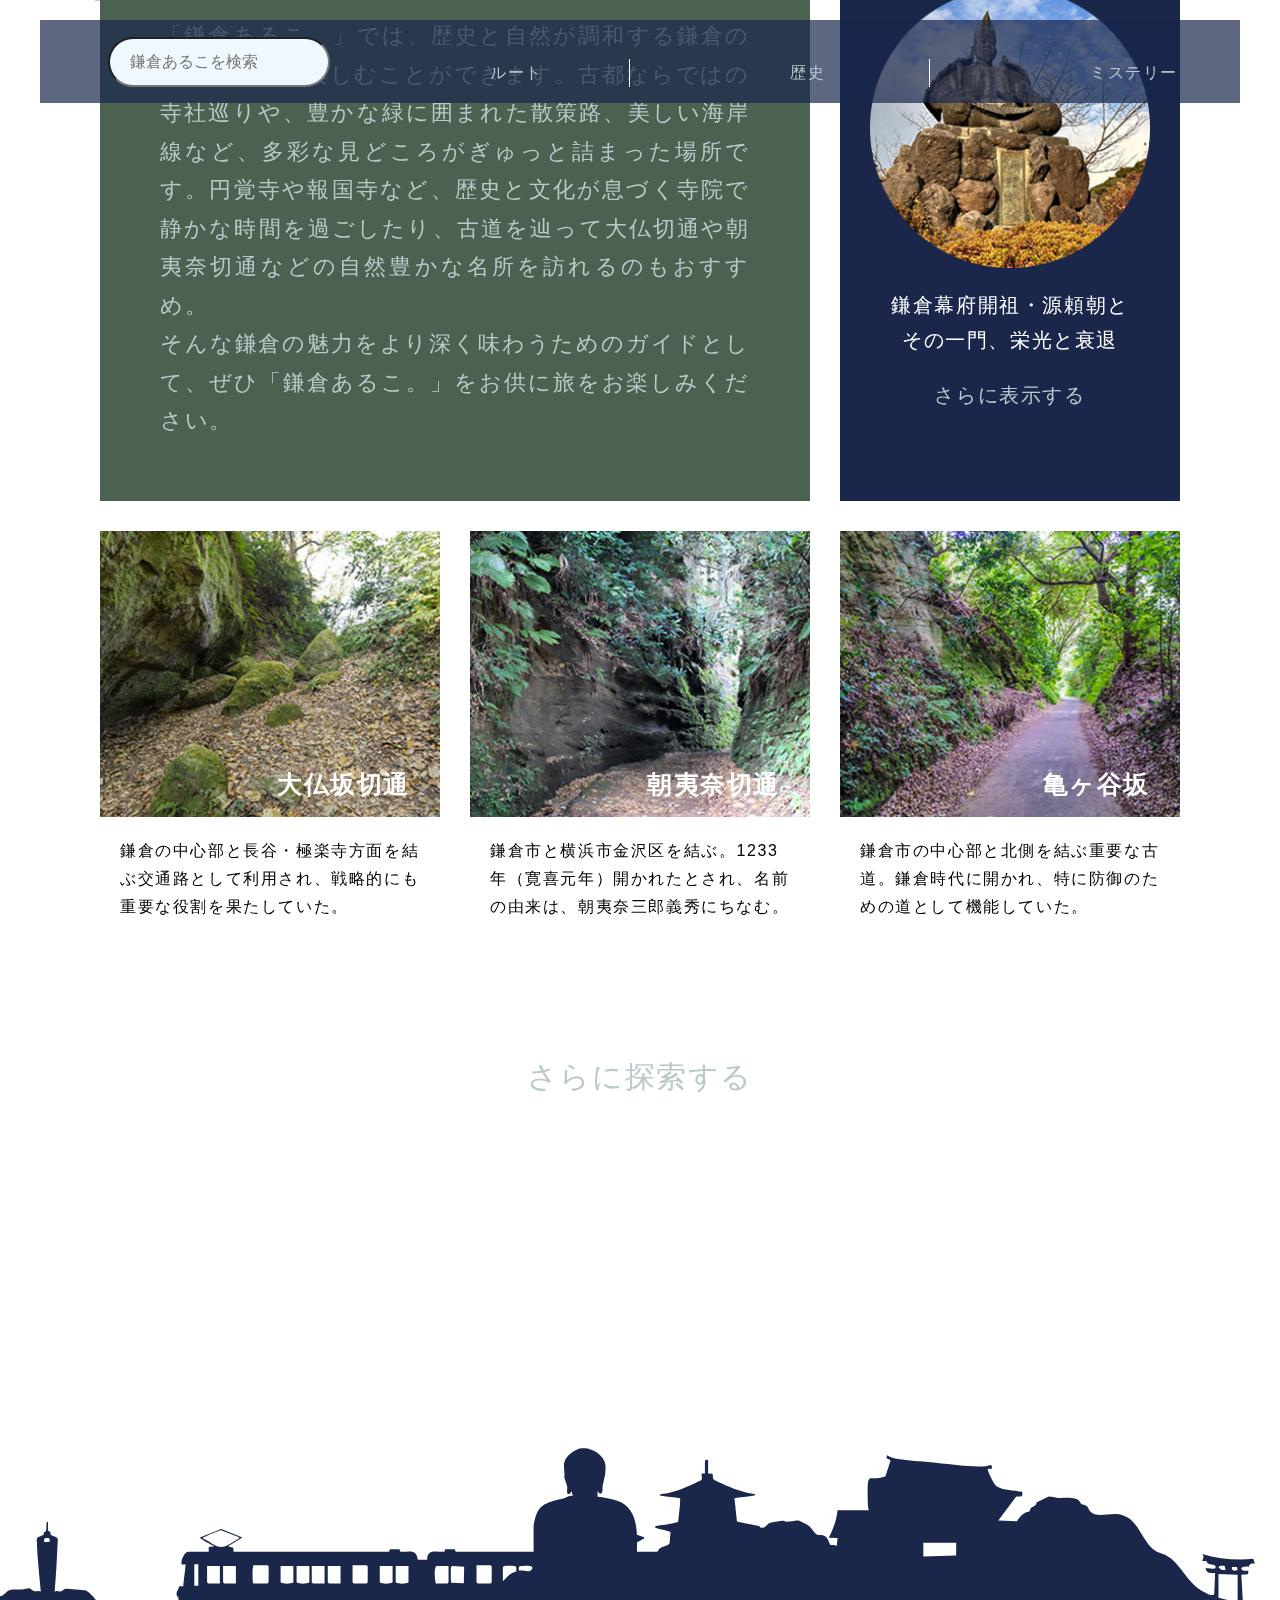
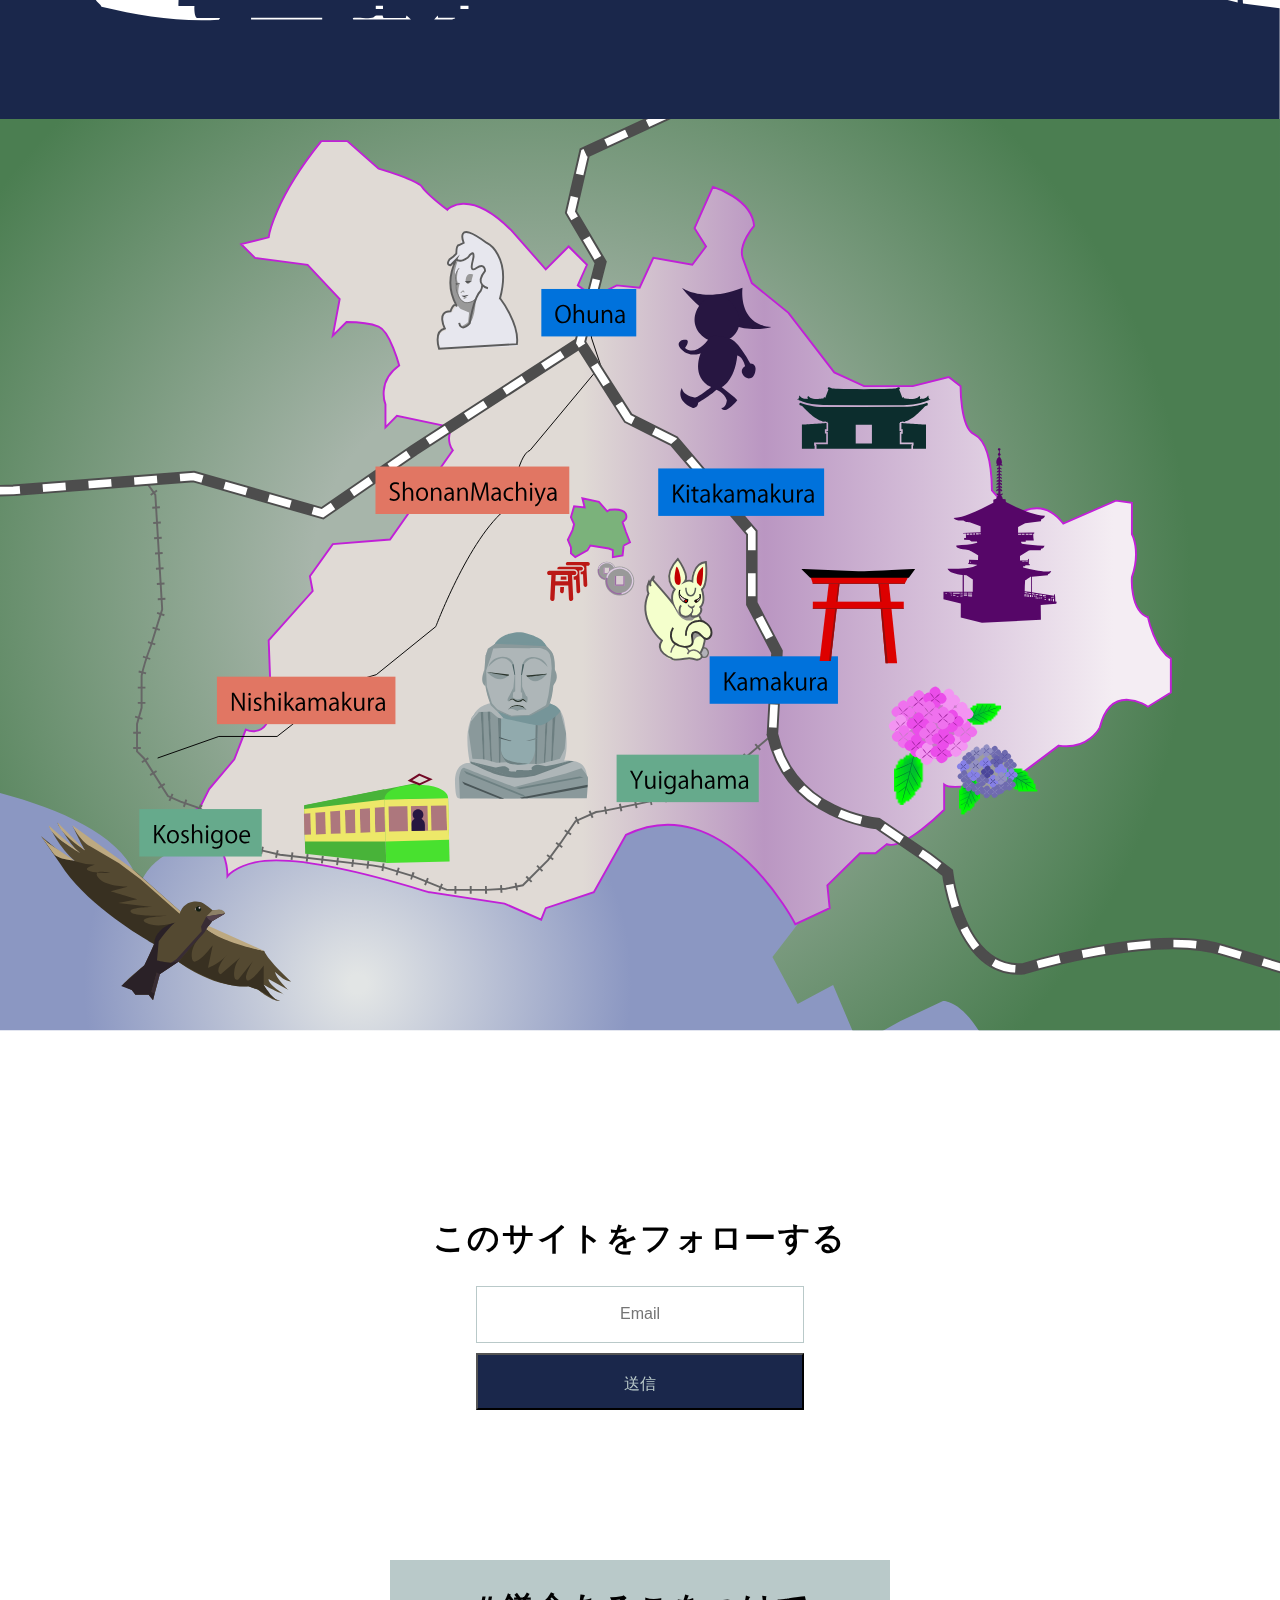
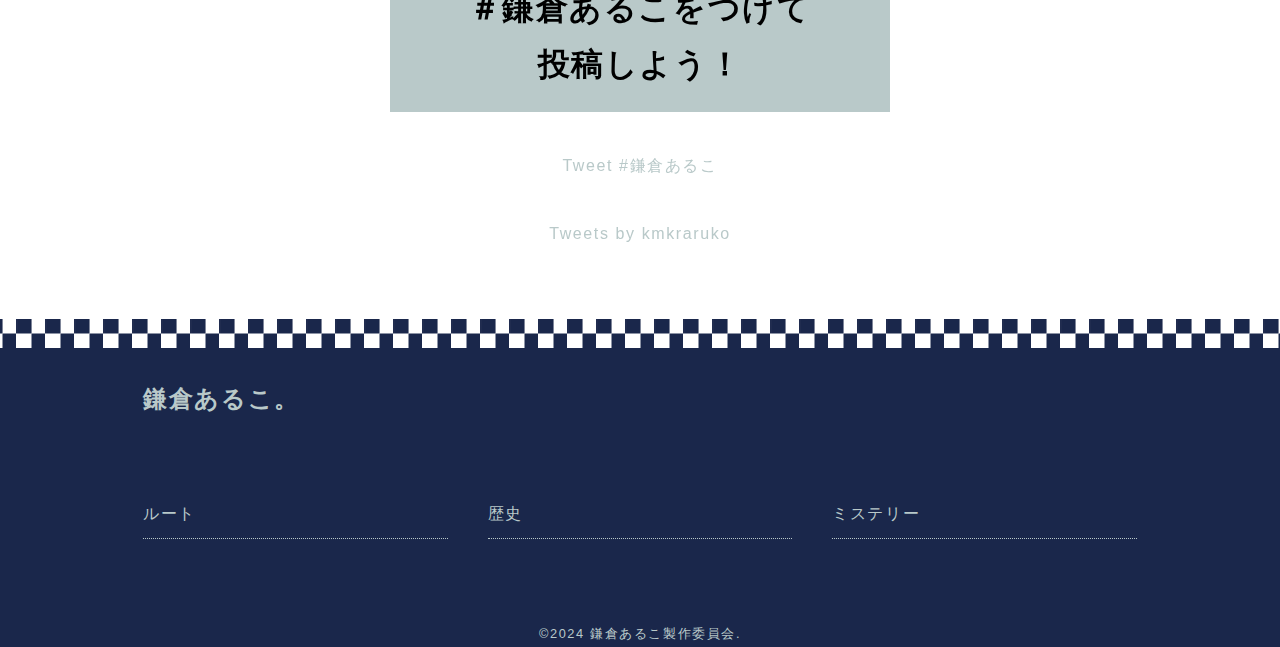
==== commit 73e68409: "変更" ====
--- a/htdocs/pf/site2/index.html
+++ b/htdocs/pf/site2/index.html
@@ -13,6 +13,15 @@
 		<link rel="stylesheet" type="text/css" href="css/remodal-default-theme.css">
 		<link href="css/style.css" rel="stylesheet">
 
+		<!-- jquery 読み込み -->
+		<script src="js/jquery-3.6.0.min.js" defer></script>
+		<script src="js/script.js" defer></script>
+		<script src="./js/hamburger.js" defer></script>
+		<script src="./js/carousel.js" defer></script>
+		<script type="text/javascript" src="./js/slick.min.js" defer></script>
+		<script type="text/javascript" src="js/jquery.min.js" defer></script>
+		<script type="text/javascript" src="js/remodal.min.js" defer></script>
+
 		<!-- CSS -->
 		<link rel="stylesheet" href="https://cdnjs.cloudflare.com/ajax/libs/normalize/8.0.1/normalize.css">
 
@@ -27,6 +36,9 @@
 	</head>
 
 	<body>
+		<div id="loading">
+			<img class="spinner" src="images/ko-logo.svg" alt="" />
+		</div>
 		<header>
 			<div class="header-container">
 				<div id="nav-button" class="nav-button">
@@ -127,7 +139,7 @@
 						<source srcset="images/sp-slick/sp-cov3.png" alt="" media="(max-width: 768px)" type="image/png">
 						<img src="images/pc-slick/pc-cov3.png" alt=""> </picture>
 					<div class="hero-heading hero-heading2">
-						<h1>2024年を総括する100枚の写真で振り返る鎌倉</h1>
+						<h1>100枚の写真で振り返る鎌倉の2024</h1>
 						<div class="logo-img"><img src="images/ko-logo.svg" alt=""></div>
 						<div class="button"><a href="" class="btn icon">見る</a></div>
 					</div>
@@ -139,9 +151,7 @@
 				<section class="sec1">
 					<div class="article">
 						<h2>鎌倉探検旅行</h2>
-						<p>「鎌倉あるこ。」では、歴史と自然が調和する鎌倉の魅力を存分に楽しむことができます。古都ならではの寺社巡りや、豊かな緑に囲まれた散策路、美しい海岸線など、多彩な見どころがぎゅっと詰まった場所です。円覚寺や報国寺など、歴史と文化が息づく寺院で静かな時間を過ごしたり、古道を辿って大仏切通や朝夷奈切通などの自然豊かな名所を訪れるのもおすすめ。<br>
-							春には桜、夏には海、秋には紅葉、冬には澄んだ空気と、それぞれの季節がもたらす特別な景色を感じられるのも鎌倉の魅力です。<br>
-							「鎌倉あるこ。」は、そんな鎌倉の魅力をより深く味わうためのガイドとして、歴史好きの方から自然愛好家、グルメ好きの方まで、すべての訪問者に役立つ情報をお届けします。鎌倉の散策が、日常を忘れさせるような特別なひとときとなるよう、ぜひ「鎌倉あるこ。」をお供に旅をお楽しみください。</p>
+						<p>「鎌倉あるこ。」では、歴史と自然が調和する鎌倉の魅力を存分に楽しむことができます。古都ならではの寺社巡りや、豊かな緑に囲まれた散策路、美しい海岸線など、多彩な見どころがぎゅっと詰まった場所です。円覚寺や報国寺など、歴史と文化が息づく寺院で静かな時間を過ごしたり、古道を辿って大仏切通や朝夷奈切通などの自然豊かな名所を訪れるのもおすすめ。<br>そんな鎌倉の魅力をより深く味わうためのガイドとして、ぜひ「鎌倉あるこ。」をお供に旅をお楽しみください。</p>
 					</div>
 					<div class="article">
 						<div class="art-img"> <img src="images/top/about.png" alt=""> </div>
@@ -1257,7 +1267,7 @@
 							<div class="art-img"><img src="images/contents01/daibutsu.png" alt="">
 								<h2>高徳院の大仏</h2>
 							</div>
-							<p>高徳院と鎌倉大仏の造立には、当時の鎌倉幕府や民間からの寄進が深く関与していました。大仏は仏教の浄土思想に基づき、平和や人々の救済を願って建立されました。また、幾多の災害を乗り越えてきた大仏は、鎌倉の歴史を見守り続けてきた存在です。</p>
+							<p>高徳院と鎌倉大仏の造立には、当時の鎌倉幕府や民間からの寄進が深く関与していた。大仏は仏教の浄土思想に基づき、平和や人々の救済を願って建立された。また、幾多の災害を乗り越えてきた大仏は、鎌倉の歴史を見守り続けてきた存在である。</p>
 						</div>
 						<button data-remodal-action="cancel" class="remodal-cancel">閉じる</button>
 					</div>
@@ -1266,7 +1276,7 @@
 							<div class="art-img inari-img"><img src="images/inari.png" alt="">
 								<h2>佐助稲荷神社</h2>
 							</div>
-							<p>佐助稲荷神社は、鎌倉幕府を開いた源頼朝に深く関わる伝説を持つ神社です。 頼朝が伊豆に流刑されていた頃、夢に稲荷神が現れ、挙兵して幕府を築くよう導いたと言われている。この「助けられた」という逸話から「佐助」という地名や神社の名前が付けられたとされ、出世の象徴として信仰を集めている。</p>
+							<p>佐助稲荷神社は、鎌倉幕府を開いた源頼朝に深く関わる伝説を持つ神社。 頼朝が伊豆に流刑されていた頃、夢に稲荷神が現れ、挙兵して幕府を築くよう導いたと言われている。この「助けられた」という逸話から「佐助」という地名や神社の名前が付けられたとされ、出世の象徴として信仰を集めている。</p>
 						</div>
 						<button data-remodal-action="cancel" class="remodal-cancel">閉じる</button>
 					</div>
@@ -1333,16 +1343,7 @@
 			</div>
 		</footer>
 
-		<!-- jquery 読み込み -->
-		<script src="js/jquery-3.6.0.min.js"></script>
-
-		<!--<script src="js/script.js"></script>-->
-		<script src="./js/hamburger.js"></script>
-		<script src="./js/carousel.js"></script>
-		<script type="text/javascript" src="./js/slick.min.js"></script>
 		<script type="text/javascript" src="//cdn.jsdelivr.net/npm/slick-carousel@1.8.1/slick/slick.min.js"></script>
-		<script type="text/javascript" src="js/jquery.min.js"></script>
-		<script type="text/javascript" src="js/remodal.min.js"></script>
 	</body>
 
 </html>--- a/htdocs/pf/site2/css/style.css
+++ b/htdocs/pf/site2/css/style.css
@@ -33,7 +33,7 @@
   letter-spacing: 0.1em;
   font-size: 1.4rem;
 }
-@media (min-width: 768px) {
+@media (min-width: 769px) {
   body {
     font-size: 1.6rem;
   }
@@ -89,6 +89,27 @@
   margin: 0 auto;
 }
 
+#loading {
+  transition: all 1s;
+  background-color: #ddd;
+  position: fixed;
+  inset: 0;
+  z-index: 9999;
+  display: grid;
+  place-items: center;
+  /* ローディング完了したらローディング画面を隠す */
+  /* コンテンツ部分 */
+}
+#loading .spinner {
+  width: 200px;
+  height: 200px;
+}
+
+.loaded {
+  opacity: 0;
+  visibility: hidden;
+}
+
 .footer {
   background: #1a274b;
   color: #b9c9c9;
@@ -121,7 +142,7 @@
   padding-bottom: 1rem;
   margin: 3rem 0;
 }
-@media (min-width: 768px) {
+@media (min-width: 769px) {
   .footer .footer-container .footer-nav {
     display: grid;
     grid-template-columns: 1fr 1fr 1fr;
@@ -131,7 +152,7 @@
 .footer .footer-container .copyright {
   text-align: center;
 }
-@media (min-width: 768px) {
+@media (min-width: 769px) {
   .footer {
     padding: 0 100px;
   }
@@ -141,32 +162,32 @@
   padding: 0 4%;
   padding-bottom: 6rem;
   padding-top: 6rem;
+  margin: 0 auto;
+  max-width: 767px;
 }
 .sec3 h2, .sec4 h2 {
   background-color: #b9c9c9;
   padding: 2rem;
-  width: 100%;
-  height: 150px;
-}
-@media (min-width: 768px) {
+  width: auto;
+  margin: 0 auto;
+}
+@media (min-width: 769px) {
   .sec3, .sec4 {
-    padding: 0 33%;
     margin: 15rem 0;
-  }
-}
-
-.sec4 {
-  display: flex;
-  flex-direction: column;
-  justify-content: space-between;
-  align-items: center;
-}
+    padding: 0 100px;
+    margin: 15rem auto;
+    max-width: 1200px;
+    padding: 0 350px;
+  }
+}
+
 .sec4 .sns {
-  width: 100%;
+  width: auto;
   text-align: center;
-  margin-top: 2rem;
-}
-@media (min-width: 768px) {
+  margin: 0 auto;
+  margin-top: 4rem;
+}
+@media (min-width: 769px) {
   .sec4 {
     background-size: 36px;
     padding-bottom: 10rem;
@@ -199,10 +220,15 @@
 }
 
 .sec1 {
+  margin: 0 auto;
+  max-width: 767px;
   padding: 0 4%;
   padding-bottom: 1rem;
-}
-@media (min-width: 768px) {
+  background-repeat: repeat-x;
+  background-position: bottom;
+  padding-bottom: 20vw;
+}
+@media (min-width: 769px) {
   .sec1 {
     grid-template-columns: 1fr 1fr 1fr;
     display: grid;
@@ -210,6 +236,9 @@
     justify-content: center;
     grid-template-rows: 1fr auto;
     gap: 3rem;
+    max-width: 1400px;
+    padding-left: 100px;
+    padding-right: 100px;
   }
 }
 .sec1 .article:first-child {
@@ -225,7 +254,7 @@
 .sec1 .article:first-child .art-img {
   width: 85%;
 }
-@media (min-width: 768px) {
+@media (min-width: 769px) {
   .sec1 .article:first-child {
     grid-column-start: 1;
     grid-column-end: 3;
@@ -235,15 +264,10 @@
     align-content: flex-start;
     flex-wrap: nowrap;
     align-items: center;
-    padding: 3rem;
+    padding: 4rem;
   }
   .sec1 .article:first-child p {
     font-size: 2.2rem;
-  }
-}
-@media (min-width: 768px) {
-  .sec1 {
-    padding: 0 100px;
   }
 }
 .sec1 .article:nth-child(2) {
@@ -279,17 +303,10 @@
   height: 5px;
 }
 
-.sec1 {
-  background-image: url("../images/obi.svg");
-  background-repeat: no-repeat;
-  background-position: bottom;
-  padding-bottom: 20vw;
-}
-
 .article:nth-child(n+3) {
   width: 100%;
 }
-@media (min-width: 768px) {
+@media (min-width: 769px) {
   .article:nth-child(n+3) {
     margin-bottom: 80px;
   }
@@ -298,7 +315,7 @@
 .article {
   margin: 3rem 0;
 }
-@media (min-width: 768px) {
+@media (min-width: 769px) {
   .article {
     margin: 0;
   }
@@ -306,9 +323,9 @@
 
 h3,
 h2 {
-  font-size: 2.4rem;
-}
-@media (min-width: 768px) {
+  font-size: 2.1rem;
+}
+@media (min-width: 769px) {
   h3,
   h2 {
     font-size: 3.2rem;
@@ -327,7 +344,7 @@
   content: "\f078";
   font-size: 5rem;
 }
-@media (min-width: 768px) {
+@media (min-width: 769px) {
   .more {
     grid-column-start: -3;
     font-size: 3rem;
@@ -345,12 +362,16 @@
   height: 51%;
   display: flex;
   flex-direction: row-reverse;
-  align-items: flex-end;
   justify-content: space-between;
   flex-wrap: wrap;
+  align-content: stretch;
+  flex-wrap: wrap;
+  align-items: flex-end;
+  margin: 0 auto;
+  max-width: 767px;
 }
 .hero-container .hero-heading h1 {
-  font-size: 2.8rem;
+  font-size: 3rem;
   color: #ffffff;
   text-align: end;
   letter-spacing: 1rem;
@@ -359,13 +380,18 @@
   text-align: right;
   margin: 0;
   font-weight: 600;
-}
-@media (min-width: 768px) {
+  width: 100%;
+}
+@media (min-width: 769px) {
   .hero-container .hero-heading h1 {
     font-size: 3.6rem;
     text-align: left;
     width: 100%;
     grid-column: 1/4;
+    grid-row: 1/3;
+    text-align: start;
+    margin-bottom: auto;
+    margin-top: 2rem;
   }
 }
 @media (min-width: 1000px) {
@@ -377,23 +403,24 @@
   width: 30%;
   background: rgba(255, 255, 255, 0.5);
 }
-@media (min-width: 768px) {
+@media (min-width: 769px) {
   .hero-container .hero-heading .logo-img {
-    width: auto;
-    grid-column: -2;
-    grid-row: -2;
+    grid-column: 3/4;
+    grid-row: -3/-1;
+    margin-left: auto;
+    max-width: 1400px;
   }
 }
 .hero-container .hero-heading .botton {
   width: 29%;
 }
-@media (min-width: 768px) {
+@media (min-width: 769px) {
   .hero-container .hero-heading .botton {
     grid-column: 1/2;
-    grid-row: 2;
-  }
-}
-@media (min-width: 768px) {
+    grid-row: 3/4;
+  }
+}
+@media (min-width: 769px) {
   .hero-container .hero-heading {
     padding: 0 100px;
     /* height: 0; */
@@ -404,16 +431,16 @@
     /* flex-direction: column; */
     width: 100%;
     flex-wrap: wrap;
-    grid-template-columns: 1fr 1fr 100px;
-    grid-template-rows: 1fr 150px;
+    grid-template-columns: 1fr 1fr 1fr;
+    grid-template-rows: 1fr 1fr 1fr 1fr;
+    height: 34vw;
     justify-content: space-between;
-    align-items: center;
-  }
-}
-@media (min-width: 768px) {
-  .hero-container .hero-heading {
-    grid-template-columns: 1fr 1fr 196px;
-    grid-template-rows: 1fr 220px;
+    align-items: start;
+    max-width: 1400px;
+    padding-bottom: 3rem;
+    left: 0;
+    right: 0;
+    margin: auto;
   }
 }
 .hero-container .dots-wrap {
@@ -424,10 +451,16 @@
   position: absolute;
   bottom: 27%;
 }
-@media (min-width: 768px) {
+@media (min-width: 769px) {
   .hero-container .dots-wrap {
-    padding: 0 100px;
-    bottom: 19%;
+    margin: 0 auto;
+    bottom: 25%;
+    max-width: 1400px;
+    width: 100%;
+    display: flex;
+    flex-direction: row;
+    flex-wrap: nowrap;
+    left: 3%;
   }
 }
 .hero-container .dots-wrap li {
@@ -471,6 +504,8 @@
 }
 
 .header-container {
+  margin: 0 auto;
+  max-width: 767px;
   position: absolute;
   top: 0;
   display: flex;
@@ -478,7 +513,7 @@
   justify-content: flex-end;
   z-index: 1000;
   width: 100%;
-  margin: 2rem 0;
+  margin: 2rem auto;
   box-sizing: border-box;
   padding: 0 4%;
 }
@@ -502,7 +537,7 @@
   font-weight: 900;
   content: "\f00d";
 }
-@media (min-width: 768px) {
+@media (min-width: 769px) {
   .header-container .nav-button {
     display: none;
   }
@@ -553,15 +588,20 @@
   content: "\f002";
   font-size: 2rem;
 }
-@media (min-width: 768px) {
+@media (min-width: 769px) {
   .header-container .sp-nav nav.sp-nav.show,
   .header-container .pc-nav nav.sp-nav.show {
     display: none;
   }
 }
-@media (min-width: 768px) {
+@media (min-width: 769px) {
   .header-container {
     padding: 0 100px;
+    width: auto;
+    margin: 0 auto;
+    left: 0;
+    right: 0;
+    max-width: 1200px;
   }
   .header-container .pc-nav {
     visibility: visible;
@@ -571,11 +611,12 @@
     margin: 0;
     gap: 2rem;
     border-top: 0;
-    top: 1rem;
+    top: 2rem;
     align-items: end;
     justify-items: end;
     right: 0;
-    width: 87%;
+    width: 100%;
+    left: 0;
     margin: 0 auto;
   }
   .header-container .pc-nav summary {
@@ -587,7 +628,7 @@
     display: none;
   }
 }
-@media (min-width: 768px) {
+@media (min-width: 769px) {
   .header-container .sp-nav {
     display: none;
   }
@@ -617,10 +658,16 @@
 .main-contents .article p {
   padding: 2rem;
 }
+.main-contents .sec2::before {
+  content: url(../images/obi.svg);
+  display: block;
+  margin-bottom: -1rem;
+  width: 100%;
+}
 .main-contents .sec2 a:hover {
   transform: translateY(-5px);
 }
-@media (min-width: 768px) {
+@media (min-width: 769px) {
   .main-contents {
     top: -13rem;
     margin-bottom: -13rem;
@@ -747,7 +794,7 @@
 .cov-container .hero-heading ul a {
   color: #ffffff;
 }
-@media (min-width: 768px) {
+@media (min-width: 769px) {
   .cov-container .hero-heading {
     margin-right: 100px;
     bottom: 2vw;
@@ -768,6 +815,10 @@
 }
 .contents01 .sec1 {
   background-color: #b9c9c9;
+  background-image: url("../images/obi.svg");
+  background-repeat: repeat-x;
+  background-position: bottom;
+  padding-bottom: 20vw;
 }
 .contents01 .sec1 .article p {
   text-align: justify;
@@ -787,12 +838,13 @@
   position: relative;
   display: flex;
   width: 100%;
+  margin-bottom: 13rem;
 }
 .contents01 .article .art-img-child {
-  width: 58%;
-  position: absolute;
-  top: 21rem;
-  right: -2rem;
+  width: 55%;
+  position: absolute;
+  top: 83%;
+  left: 49%;
 }
 .contents01 .sec2,
 .contents01 .sec3,
@@ -809,10 +861,14 @@
 .contents01 .sec4 .article {
   padding-bottom: 2rem;
 }
+.contents01 .sec2::before {
+  display: none;
+}
 .contents01 .sec2 .article:nth-child(5) .art-img-child {
-  width: 40%;
-  top: 25rem;
-  right: -2rem;
+  width: 31%;
+  top: 77%;
+  /* right: -19%; */
+  left: 64%;
 }
 .contents01 .sec2 .caption {
   /*
@@ -827,12 +883,13 @@
   bottom: 1rem;
   text-align: justify;
 }
-@media (min-width: 768px) {
+@media (min-width: 769px) {
   .contents01 {
     margin-bottom: -8rem;
   }
   .contents01 .sec1 {
     justify-items: end;
+    max-width: 1900px;
   }
   .contents01 .sec1 .article:nth-child(12) {
     grid-column: 2/4;
@@ -877,8 +934,8 @@
     width: 100%;
   }
   .contents01 .sec2 .article .art-img-child {
-    top: 32rem;
-    right: -6rem;
+    top: 89%;
+    width: 60%;
   }
   .contents01 .sec2 .article:nth-child(3n+2) {
     flex-direction: row-reverse;
@@ -893,7 +950,7 @@
   font-size: 2.5rem;
 }
 
-@media (min-width: 768px) {
+@media (min-width: 769px) {
   .contents01 .sec1 .article:nth-child(10) {
     display: flex;
     flex-direction: column;
@@ -921,8 +978,9 @@
     bottom: -20rem;
   }
   .contents01 .sec2 .article:nth-child(5) .art-img-child {
-    top: 20rem;
-    left: 5rem;
+    top: 83%;
+    left: 72%;
+    width: 50%;
   }
   .contents01 .sec2 .article:nth-child(5) .caption {
     margin-left: 0;
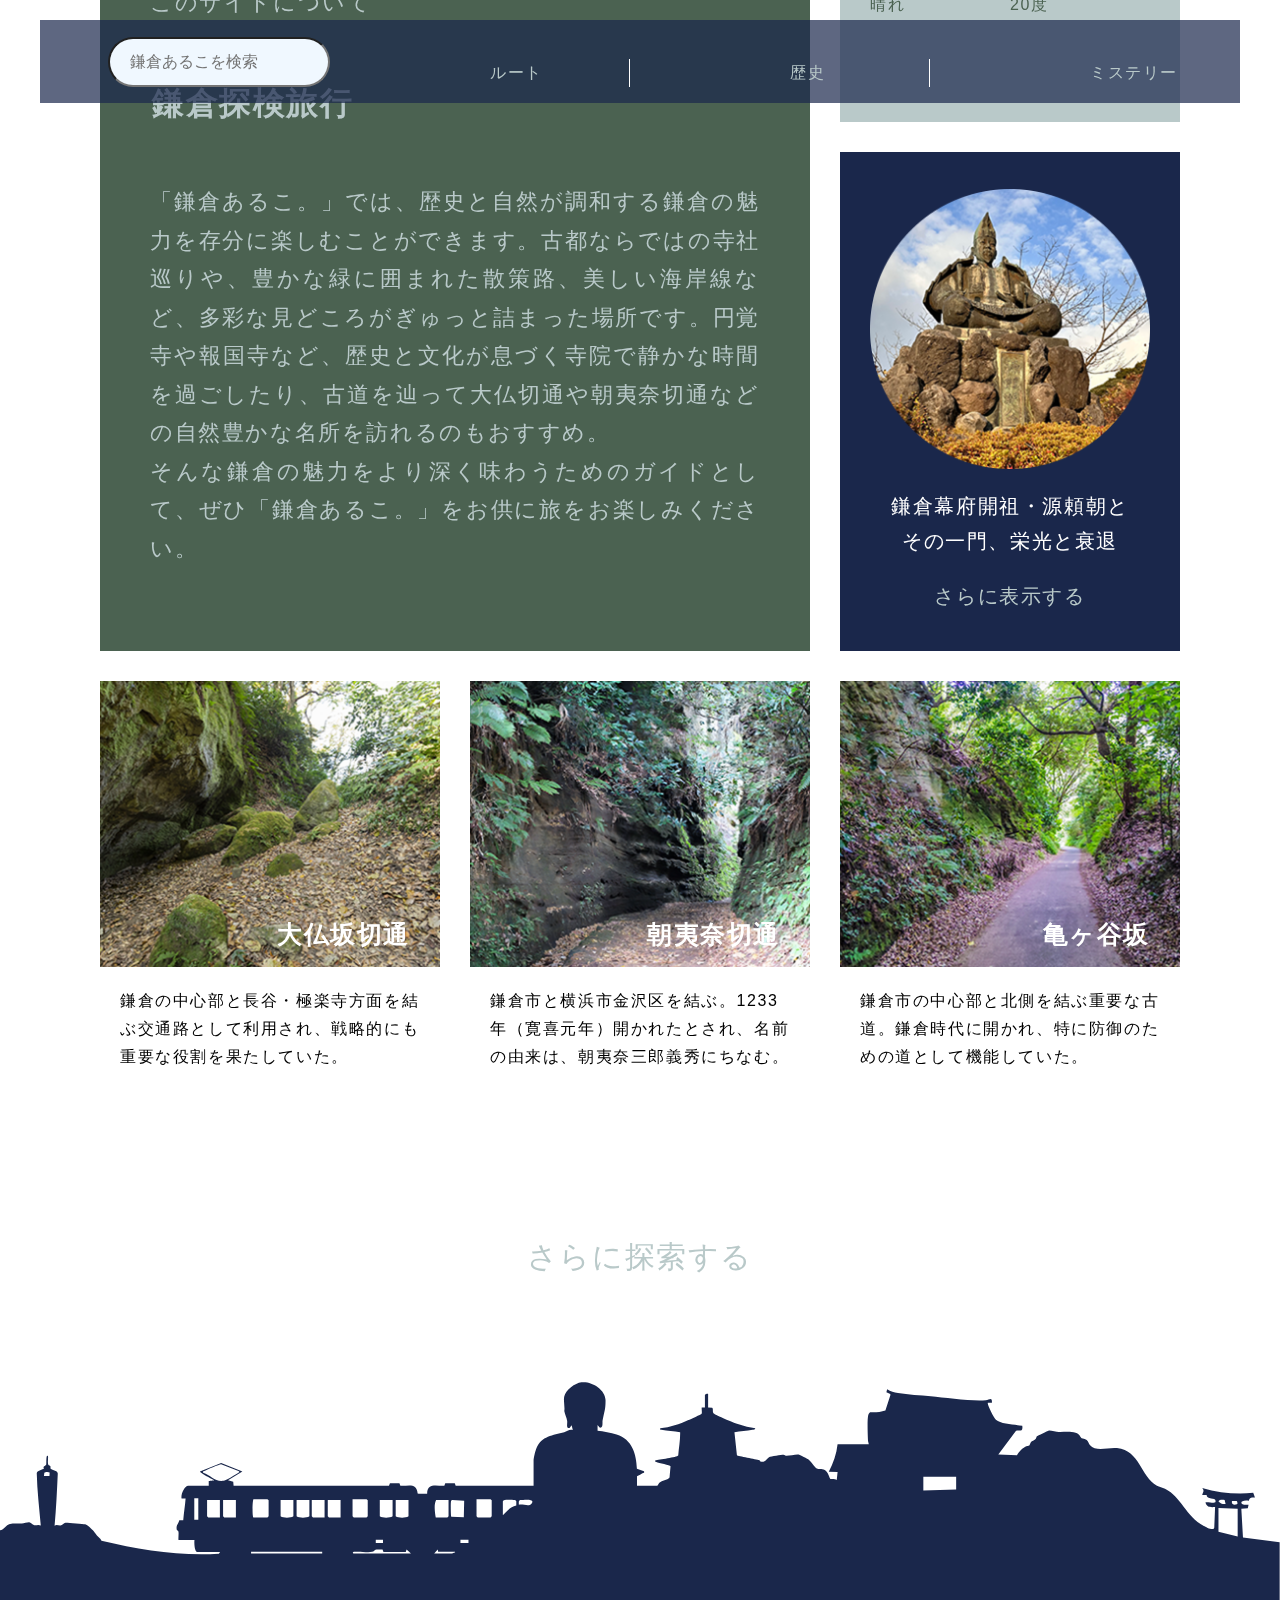
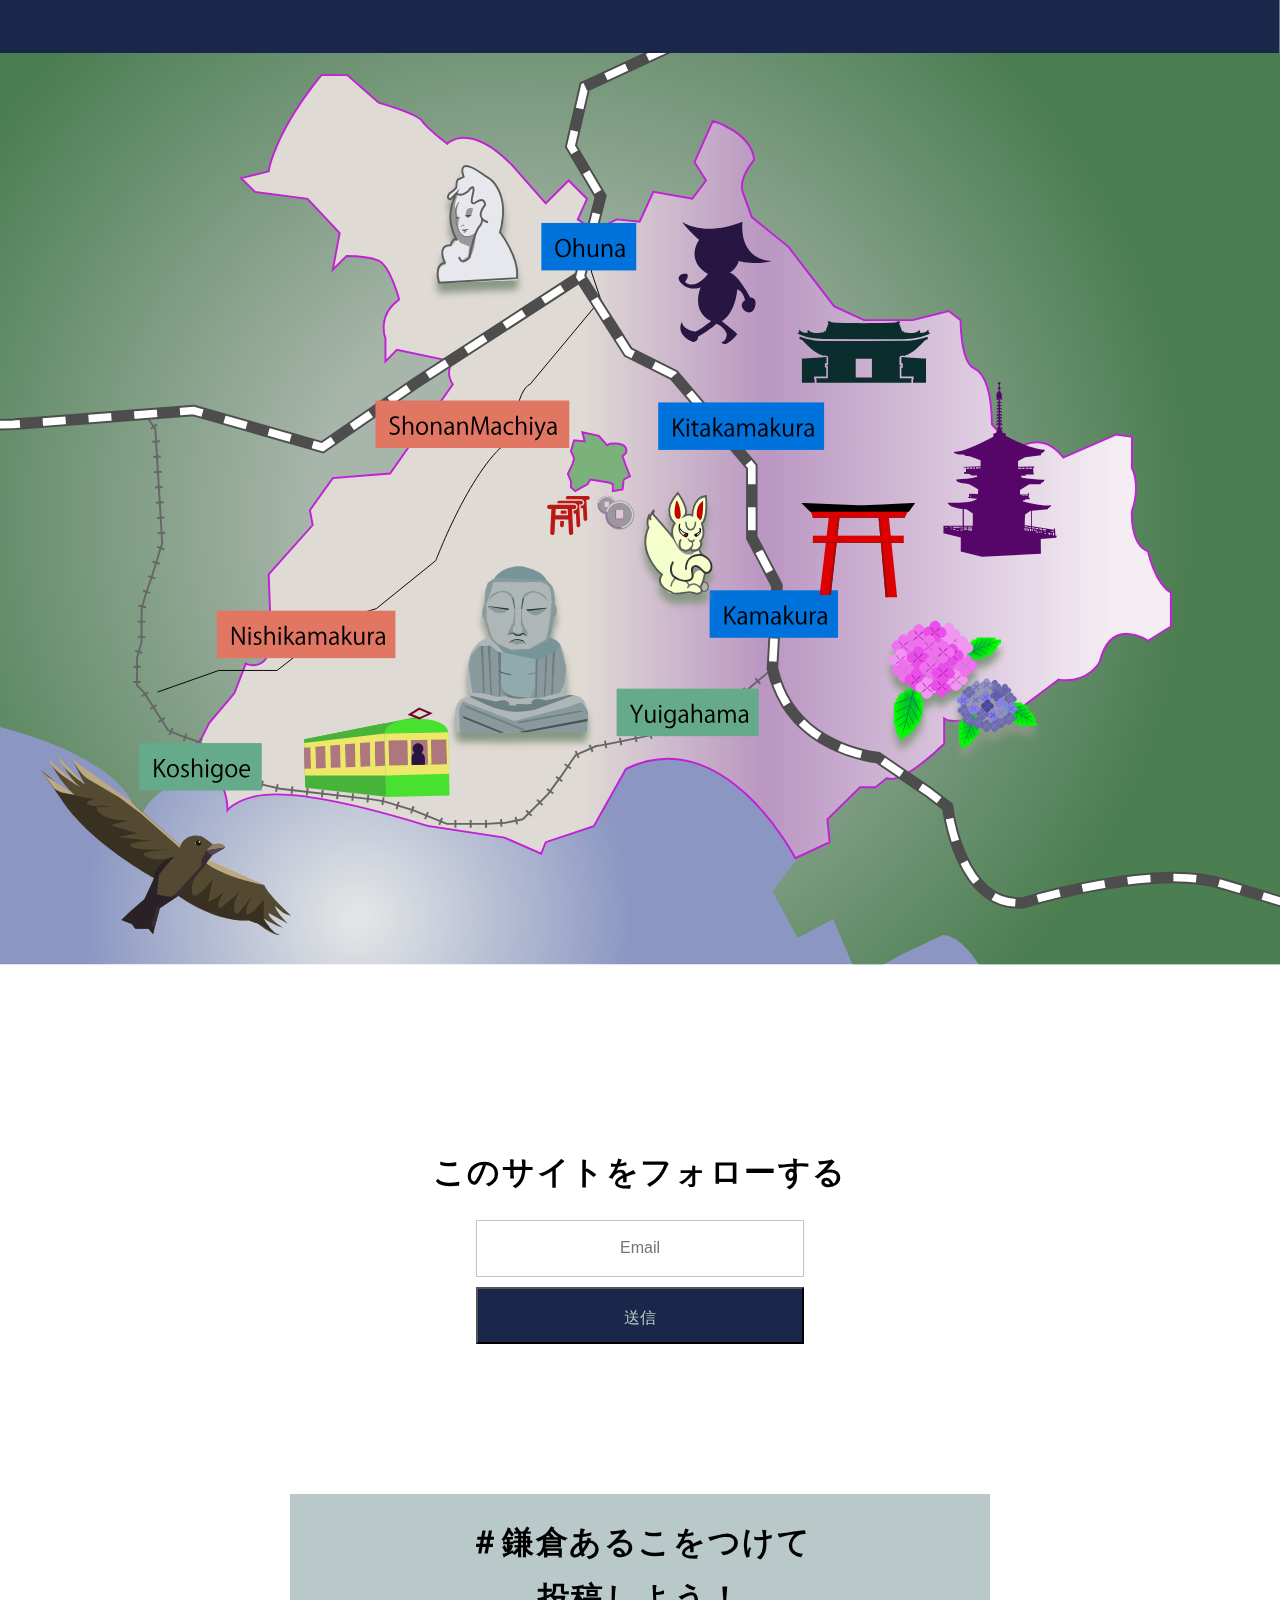
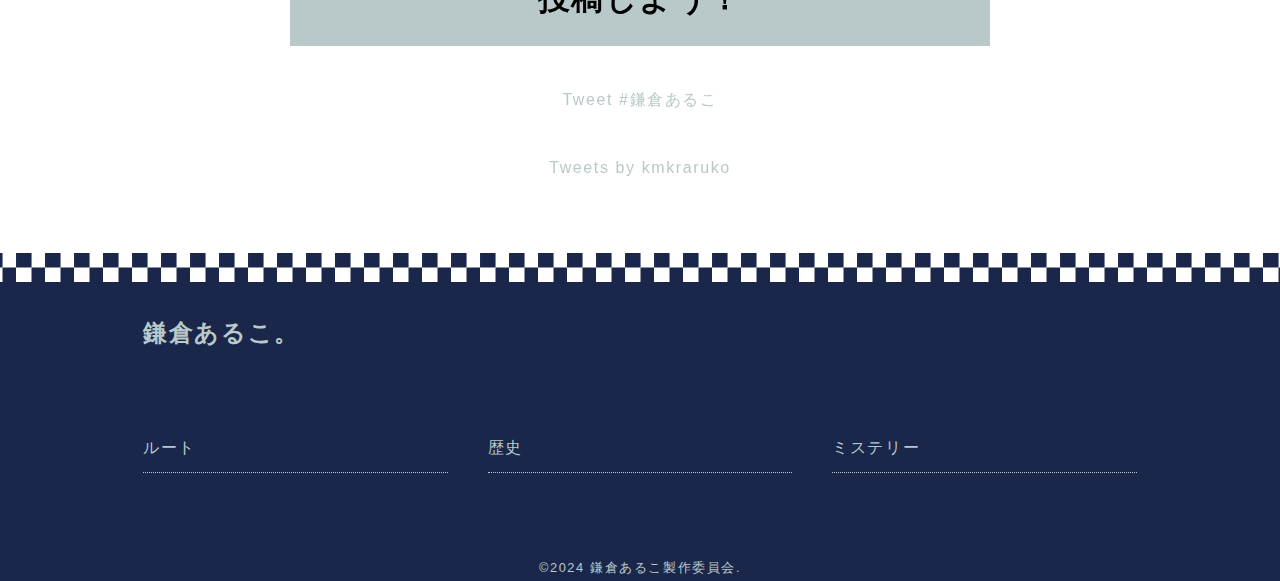
==== commit 6bb8c759: "変更" ====
--- a/htdocs/pf/site2/index.html
+++ b/htdocs/pf/site2/index.html
@@ -150,8 +150,22 @@
 			<div class="main-contents">
 				<section class="sec1">
 					<div class="article">
+						<p>このサイトについて</p>
 						<h2>鎌倉探検旅行</h2>
 						<p>「鎌倉あるこ。」では、歴史と自然が調和する鎌倉の魅力を存分に楽しむことができます。古都ならではの寺社巡りや、豊かな緑に囲まれた散策路、美しい海岸線など、多彩な見どころがぎゅっと詰まった場所です。円覚寺や報国寺など、歴史と文化が息づく寺院で静かな時間を過ごしたり、古道を辿って大仏切通や朝夷奈切通などの自然豊かな名所を訪れるのもおすすめ。<br>そんな鎌倉の魅力をより深く味わうためのガイドとして、ぜひ「鎌倉あるこ。」をお供に旅をお楽しみください。</p>
+					</div>
+					<div class="article">
+						<h2>鎌倉の天気</h2>
+						<dl>
+							<div>
+								<dt><i class="fa-regular fa-sun"></i></dt>
+								<dd>晴れ</dd>
+							</div>
+							<div>
+								<dt><i class="fa-solid fa-temperature-three-quarters"></i></dt>
+								<dd>20度</dd>
+							</div>
+						</dl>
 					</div>
 					<div class="article">
 						<div class="art-img"> <img src="images/top/about.png" alt=""> </div>
--- a/htdocs/pf/site2/css/style.css
+++ b/htdocs/pf/site2/css/style.css
@@ -74,6 +74,10 @@
   padding-left: 0;
 }
 
+dd {
+  margin-left: 0;
+}
+
 /* レスポンシブイメージと画像下スペース防止 */
 img {
   max-width: 100%;
@@ -163,7 +167,7 @@
   padding-bottom: 6rem;
   padding-top: 6rem;
   margin: 0 auto;
-  max-width: 767px;
+  max-width: 375px;
 }
 .sec3 h2, .sec4 h2 {
   background-color: #b9c9c9;
@@ -177,7 +181,7 @@
     padding: 0 100px;
     margin: 15rem auto;
     max-width: 1200px;
-    padding: 0 350px;
+    padding: 0px 250px;
   }
 }
 
@@ -221,12 +225,15 @@
 
 .sec1 {
   margin: 0 auto;
-  max-width: 767px;
+  max-width: 375px;
   padding: 0 4%;
   padding-bottom: 1rem;
   background-repeat: repeat-x;
   background-position: bottom;
-  padding-bottom: 20vw;
+}
+.sec1 h2 {
+  text-align: left;
+  padding-left: 2.2rem;
 }
 @media (min-width: 769px) {
   .sec1 {
@@ -239,6 +246,7 @@
     max-width: 1400px;
     padding-left: 100px;
     padding-right: 100px;
+    grid-template-rows: 15% 1fr;
   }
 }
 .sec1 .article:first-child {
@@ -258,19 +266,51 @@
   .sec1 .article:first-child {
     grid-column-start: 1;
     grid-column-end: 3;
+    padding: 3rem;
+    grid-column: 1/3;
+    grid-row: 1/3;
+  }
+  .sec1 .article:first-child p {
+    font-size: 2.2rem;
+    margin: 5% 0;
+  }
+}
+.sec1 .article:nth-child(2) {
+  background-color: #b9c9c9;
+  padding: 3rem;
+  color: #4b6251;
+  width: 100%;
+}
+.sec1 .article:nth-child(2) h2 {
+  padding: 0;
+  font-size: 2.5rem;
+}
+.sec1 .article:nth-child(2) dl {
+  display: flex;
+  flex-wrap: wrap;
+  flex-direction: row;
+  align-items: flex-end;
+  justify-content: space-between;
+}
+.sec1 .article:nth-child(2) dl div {
+  display: flex;
+  flex-direction: column;
+  align-items: flex-start;
+  width: 50%;
+}
+.sec1 .article:nth-child(2) i {
+  font-size: 3rem;
+}
+@media (min-width: 769px) {
+  .sec1 .article:nth-child(2) {
+    grid-column: 3/4;
+    grid-row: 1/2;
+    /* height: 34%; */
     display: flex;
     flex-direction: column;
-    justify-content: space-evenly;
-    align-content: flex-start;
-    flex-wrap: nowrap;
-    align-items: center;
-    padding: 4rem;
-  }
-  .sec1 .article:first-child p {
-    font-size: 2.2rem;
-  }
-}
-.sec1 .article:nth-child(2) {
+  }
+}
+.sec1 .article:nth-child(3) {
   background-color: #1a274b;
   padding: 3rem;
   /*		height: 43rem;*/
@@ -281,12 +321,14 @@
   text-align: center;
   justify-content: center;
   font-size: 2rem;
-}
-.sec1 .article:nth-child(2) a {
+  grid-column: 3/4;
+  grid-row: 2/3;
+}
+.sec1 .article:nth-child(3) a {
   position: relative;
   display: inline-block;
 }
-.sec1 .article:nth-child(2) a::after {
+.sec1 .article:nth-child(3) a::after {
   position: absolute;
   bottom: 0;
   left: 50%;
@@ -298,16 +340,16 @@
   -webkit-transform: translateX(-50%);
   transform: translateX(-50%);
 }
-.sec1 .article:nth-child(2) a:hover::after {
+.sec1 .article:nth-child(3) a:hover::after {
   width: 100%;
   height: 5px;
 }
 
-.article:nth-child(n+3) {
-  width: 100%;
-}
-@media (min-width: 769px) {
-  .article:nth-child(n+3) {
+.article:nth-child(n+4) {
+  width: 100%;
+}
+@media (min-width: 769px) {
+  .article:nth-child(n+4) {
     margin-bottom: 80px;
   }
 }
@@ -346,7 +388,9 @@
 }
 @media (min-width: 769px) {
   .more {
-    grid-column-start: -3;
+    grid-column: -3/2;
+    font-size: 3rem;
+    grid-row: 5/6;
     font-size: 3rem;
   }
 }
@@ -368,7 +412,7 @@
   flex-wrap: wrap;
   align-items: flex-end;
   margin: 0 auto;
-  max-width: 767px;
+  max-width: 375px;
 }
 .hero-container .hero-heading h1 {
   font-size: 3rem;
@@ -450,17 +494,18 @@
   padding: 0 4%;
   position: absolute;
   bottom: 27%;
+  left: 0;
+  right: 0;
+  margin-left: auto;
+  margin-right: auto;
+  text-align: left;
 }
 @media (min-width: 769px) {
   .hero-container .dots-wrap {
-    margin: 0 auto;
     bottom: 25%;
     max-width: 1400px;
-    width: 100%;
-    display: flex;
-    flex-direction: row;
-    flex-wrap: nowrap;
-    left: 3%;
+    padding: 0;
+    padding-left: 12%;
   }
 }
 .hero-container .dots-wrap li {
@@ -505,7 +550,7 @@
 
 .header-container {
   margin: 0 auto;
-  max-width: 767px;
+  max-width: 375px;
   position: absolute;
   top: 0;
   display: flex;
@@ -898,7 +943,7 @@
     grid-column: 1/2;
     grid-row: 7/8;
   }
-  .contents01 .sec1 .article:nth-child(n+3) {
+  .contents01 .sec1 .article:nth-child(n+4) {
     margin-bottom: 0;
   }
   .contents01 h2 {
@@ -989,4 +1034,10 @@
     margin-right: 3rem;
     margin-left: 0;
   }
+}
+#azisai,
+#daibutsu,
+#kannon,
+#inari {
+  filter: drop-shadow(0px 5px 2px #889885);
 }/*# sourceMappingURL=style.css.map */